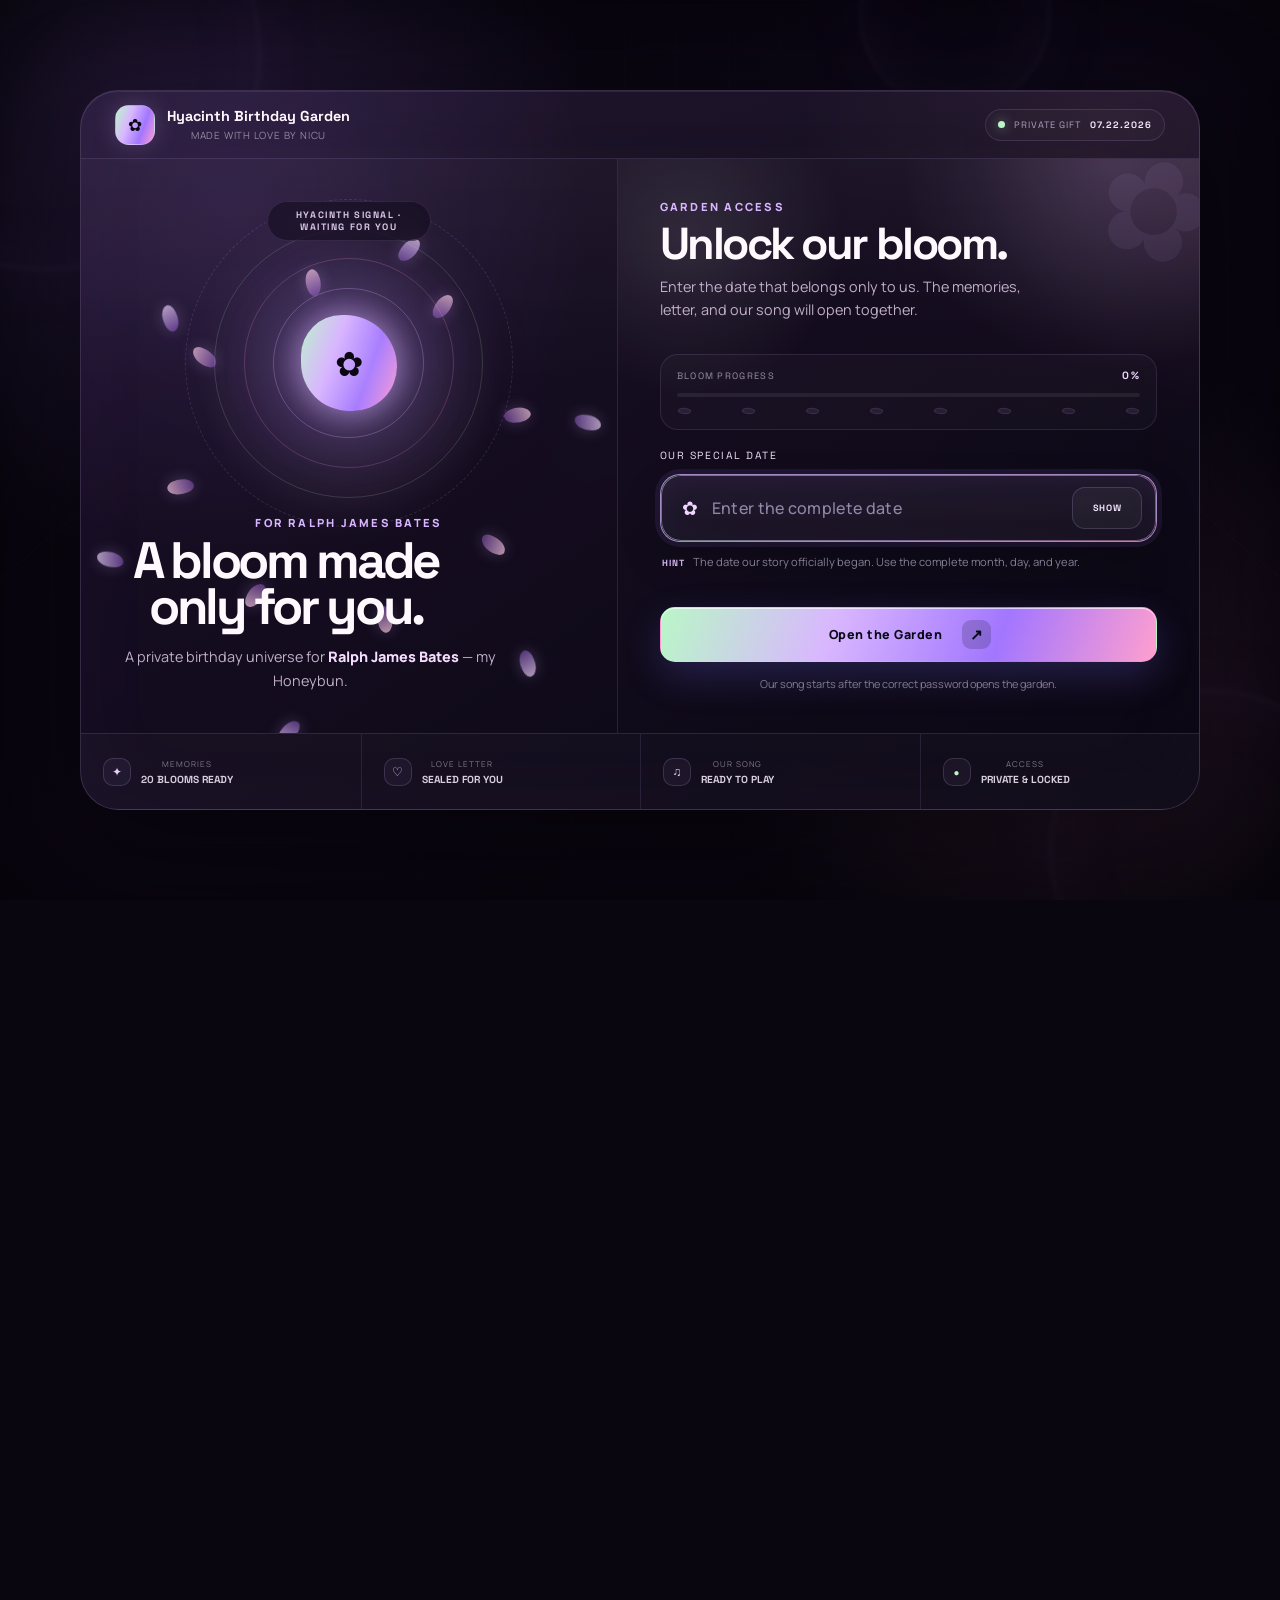
==== index.html @ e8dd382e "Add files via upload" ====
<!doctype html>
<html lang="en">
<head>
  <meta charset="utf-8">
  <meta name="viewport" content="width=device-width, initial-scale=1, viewport-fit=cover">
  <meta name="theme-color" content="#100a18">
  <meta name="hyacinth-build" content="2026.07.20-v8.1-display-perfect">
  <meta name="color-scheme" content="dark">
  <meta name="apple-mobile-web-app-capable" content="yes">
  <meta name="apple-mobile-web-app-status-bar-style" content="black-translucent">
  <meta name="description" content="A private futuristic hyacinth birthday garden created for Ralph James Bates, lovingly called Honeybun, on July 22, 2026.">
  <meta name="robots" content="noindex, nofollow, noarchive">
  <meta name="referrer" content="no-referrer">
  <title>Hyacinth Birthday Garden // Ralph James Bates</title>
  <link rel="preconnect" href="https://fonts.googleapis.com">
  <link rel="preconnect" href="https://fonts.gstatic.com" crossorigin>
  <link href="https://fonts.googleapis.com/css2?family=Manrope:wght@400;500;600;700;800&family=Space+Grotesk:wght@500;600;700&display=swap" rel="stylesheet">
  <link rel="preload" href="memory-16.jpg" as="image">
  <link rel="preload" href="hyacinth-glow.svg" as="image" type="image/svg+xml">
  <link rel="icon" href="hyacinth-favicon.svg" type="image/svg+xml">
  <link rel="stylesheet" href="garden-github-safe.css?v=1">
</head>
<body class="locked">
  <a class="skip-link" href="#home">Skip to the birthday garden</a>
  <canvas id="spaceCanvas" aria-hidden="true"></canvas>
  <canvas id="celebrationCanvas" aria-hidden="true"></canvas>
  <div class="cursor-glow" id="cursorGlow" aria-hidden="true"></div>
  <div class="scanlines" aria-hidden="true"></div>
  <div class="botanical-aura" aria-hidden="true"></div>
  <img class="fixed-hyacinth fixed-hyacinth-left" src="hyacinth-line.svg" alt="">
  <img class="fixed-hyacinth fixed-hyacinth-right" src="hyacinth-line.svg" alt="">
  <div class="scroll-progress" id="scrollProgress" aria-hidden="true"></div>

  <div class="boot-screen access-screen" id="accessScreen" role="dialog" aria-modal="true" aria-labelledby="accessTitle" aria-describedby="accessDescription">
    <div class="access-ambient" aria-hidden="true">
      <span class="ambient-orb orb-a"></span>
      <span class="ambient-orb orb-b"></span>
      <span class="ambient-orb orb-c"></span>
      <span class="ambient-grid"></span>
    </div>

    <div class="access-layout" id="accessLayout">
      <header class="access-header">
        <div class="access-brand">
          <span class="access-brand-mark" aria-hidden="true">✿</span>
          <span class="access-brand-copy">
            <strong>Hyacinth Birthday Garden</strong>
            <small>Made with love by Nicu</small>
          </span>
        </div>
        <div class="access-header-badge"><i></i><span>PRIVATE GIFT</span><b>07.22.2026</b></div>
      </header>

      <div class="access-main">
        <section class="access-visual" aria-hidden="true">
          <div class="flower-console" id="flowerConsole">
            <div class="flower-rings">
              <span></span><span></span><span></span><span></span>
            </div>
            <div class="hyacinth-core" id="hyacinthCore">
              <span class="core-glow"></span>
              <span class="core-flower">✿</span>
            </div>
            <div class="petal-orbit orbit-one">
              <i></i><i></i><i></i><i></i><i></i><i></i>
            </div>
            <div class="petal-orbit orbit-two">
              <i></i><i></i><i></i><i></i><i></i><i></i><i></i><i></i>
            </div>
            <p class="flower-status" id="flowerStatus">HYACINTH SIGNAL · WAITING FOR YOU</p>
          </div>

          <div class="visual-copy">
            <p class="micro-label">FOR RALPH JAMES BATES</p>
            <h1 id="accessTitle">A bloom made only for you.</h1>
            <p id="accessDescription">A private birthday universe for <span id="accessRecipientName">Ralph James Bates</span> — my Honeybun.</p>
          </div>
        </section>

        <section class="access-card access-panel">
          <div class="panel-flower-mark" aria-hidden="true">✿</div>
          <div class="access-panel-head">
            <p class="micro-label">GARDEN ACCESS</p>
            <h2>Unlock our bloom.</h2>
            <p class="access-panel-copy">Enter the date that belongs only to us. The memories, letter, and our song will open together.</p>
          </div>

          <div class="access-progress" aria-label="Password bloom progress">
            <div class="access-progress-head"><span>BLOOM PROGRESS</span><strong id="bloomPercent">0%</strong></div>
            <div class="progress-track"><span id="passwordBloomProgress"></span></div>
            <div class="progress-petals" id="progressPetals" aria-hidden="true">
              <i></i><i></i><i></i><i></i><i></i><i></i><i></i><i></i>
            </div>
          </div>

          <form class="access-form" id="accessForm" novalidate>
            <label for="passwordInput">Our special date</label>
            <div class="password-wrap">
              <span class="password-icon" aria-hidden="true">✿</span>
              <input id="passwordInput" name="garden-password" type="password" autocomplete="off" autocapitalize="words" spellcheck="false" placeholder="Enter the complete date" aria-describedby="passwordHint accessError" required>
              <button class="password-toggle" id="passwordToggle" type="button" aria-label="Show password" aria-pressed="false">SHOW</button>
            </div>
            <p class="access-hint" id="passwordHint"><span>HINT</span> The date our story officially began. Use the complete month, day, and year.</p>
            <p class="access-error" id="accessError" role="alert" aria-live="polite"></p>
            <button class="button primary access-button magnetic" id="unlockGardenButton" type="submit">
              <span>Open the Garden</span><strong>↗</strong>
            </button>
          </form>

          <p class="boot-note">Our song starts after the correct password opens the garden.</p>
        </section>
      </div>

      <div class="access-dashboard" aria-label="Garden status">
        <div><span class="dashboard-icon">✦</span><p><small>MEMORIES</small><strong>20 BLOOMS READY</strong></p></div>
        <div><span class="dashboard-icon">♡</span><p><small>LOVE LETTER</small><strong>SEALED FOR YOU</strong></p></div>
        <div><span class="dashboard-icon">♫</span><p><small>OUR SONG</small><strong>READY TO PLAY</strong></p></div>
        <div><span class="dashboard-icon secure">●</span><p><small>ACCESS</small><strong>PRIVATE &amp; LOCKED</strong></p></div>
      </div>
    </div>

    <div class="access-petal-layer" id="accessPetalLayer" aria-hidden="true"></div>
  </div>

  <noscript>
    <div class="noscript-message">JavaScript must be enabled to unlock and experience this birthday garden.</div>
  </noscript>

  <header class="site-header" id="siteHeader" inert>
    <a class="wordmark" href="#home" aria-label="Birthday Protocol home">
      <span class="wordmark-mark">HB</span>
      <span><b>Hyacinth</b><small>Birthday Garden</small></span>
    </a>

    <nav class="desktop-nav" aria-label="Main navigation">
      <a href="#home" aria-current="page">Home</a>
      <a href="#memories">Memories</a>
      <a href="#constellation">Stars</a>
      <a href="#signals">Blooms</a>
      <a href="#letter">Letter</a>
      <a href="#poem">Poem</a>
      <a href="#capsule">Capsule</a>
      <a href="#surprise">Surprise</a>
    </nav>

    <div class="header-actions">
      <button class="round-button" id="musicButton" type="button" aria-label="Play background music" title="Play Perfect — Ed Sheeran">
        <span class="equalizer"><i></i><i></i><i></i></span>
      </button>
      <button class="round-button lock-button" id="lockButton" type="button" aria-label="Lock the private garden" title="Lock the private garden">
        <span aria-hidden="true">⌑</span>
      </button>
      <button class="round-button settings-button" id="settingsButton" type="button" aria-label="Open garden settings" title="Garden settings">
        <span aria-hidden="true">✦</span>
      </button>
      <button class="round-button menu-button" id="menuButton" type="button" aria-label="Open navigation" aria-expanded="false">
        <span></span><span></span>
      </button>
    </div>
  </header>

  <div class="mobile-panel" id="mobilePanel" aria-hidden="true" inert>
    <a href="#home">01 — Home</a>
    <a href="#memories">02 — Memories</a>
    <a href="#constellation">03 — Our Constellation</a>
    <a href="#signals">04 — Love in Bloom</a>
    <a href="#letter">05 — Letter</a>
    <a href="#poem">06 — Poem</a>
    <a href="#capsule">07 — Time Capsule</a>
    <a href="#surprise">08 — Surprise</a>
  </div>

  <main inert>
    <section class="hero section" id="home">
      <div class="hero-grid">
        <div class="hero-copy reveal">
          <div class="status-pill"><span></span> GARDEN ONLINE · JULY 22, 2026</div>
          <p class="kicker">A futuristic garden, grown from our memories</p>
          <h1>Happy birthday,<br><em id="heroName">Ralph James Bates.</em></h1>
          <p class="hero-message" id="heroMessage">Bunbun, I grew this little digital garden from our memories, our love, and every moment that made us choose each other.</p>
          <div class="hero-actions">
            <a class="button primary magnetic" href="#memories"><span>Walk Through Our Garden</span><strong>↓</strong></a>
            <button class="button ghost magnetic" id="heartButton" type="button"><span>Send a Hyacinth Bloom</span><strong>♡</strong></button>
          </div>
          <div class="hero-meta">
            <div><small>RECIPIENT</small><strong id="recipientName">Ralph James Bates · Honeybun</strong></div>
            <div><small>CREATED BY</small><strong id="creatorName">Your Bunbun</strong></div>
            <div><small>FAVORITE FLOWER</small><strong>HYACINTH</strong></div>
          </div>
        </div>

        <div class="hero-visual reveal delay-1">
          <img class="hero-hyacinth" src="hyacinth-glow.svg" alt="Purple hyacinth flowers glowing around our memories" decoding="async">
          <div class="visual-radar" aria-hidden="true">
            <span class="radar-ring r1"></span>
            <span class="radar-ring r2"></span>
            <span class="radar-ring r3"></span>
            <span class="radar-sweep"></span>
          </div>
          <div class="portrait-shell tilt-card">
            <div class="portrait-frame">
              <img src="memory-16.jpg" alt="A favorite portrait of the birthday celebrant" loading="eager" decoding="async" fetchpriority="high">
              <div class="portrait-overlay"></div>
              <span class="corner top-left"></span><span class="corner top-right"></span>
              <span class="corner bottom-left"></span><span class="corner bottom-right"></span>
            </div>
            <div class="portrait-data top"><span>HONEYBUN_0722</span><b>BLOOMING</b></div>
            <div class="portrait-data bottom"><span>LOVE IN BLOOM</span><b>∞</b></div>
          </div>
          <div class="floating-photo fp-one"><img src="memory-03.jpg" alt="A memory together" loading="lazy" decoding="async"></div>
          <div class="floating-photo fp-two"><img src="memory-15.jpg" alt="Another memory together" loading="lazy" decoding="async"></div>
          <div class="orbit-label label-one">FAVORITE<br>FLOWER</div>
          <div class="orbit-label label-two">LOVE<br>ROOTED</div>
        </div>
      </div>

      <div class="countdown-console reveal delay-2" aria-labelledby="countdownTitle">
        <div class="console-title">
          <span class="console-dot"></span>
          <div><small>TIME UNTIL FULL BLOOM</small><h2 id="countdownTitle">Birthday bloom sequence</h2></div>
        </div>
        <div class="countdown" id="countdown" aria-live="polite">
          <div><strong id="days">00</strong><span>DAYS</span></div>
          <i>:</i>
          <div><strong id="hours">00</strong><span>HOURS</span></div>
          <i>:</i>
          <div><strong id="minutes">00</strong><span>MINUTES</span></div>
          <i>:</i>
          <div><strong id="seconds">00</strong><span>SECONDS</span></div>
        </div>
        <div class="console-code">BLOOM_DATE // 2026.07.22 // GMT+08</div>
      </div>

      <section class="love-dashboard reveal" aria-labelledby="dashboardTitle">
        <div class="dashboard-intro">
          <p class="kicker">Live garden telemetry</p>
          <h2 id="dashboardTitle">Our story is still<br><em>growing in real time.</em></h2>
          <p>Every number here updates inside the garden—from the days since our story began to the memories and wishes we keep planting.</p>
          <div class="dashboard-actions">
            <button class="button ghost magnetic" id="navigatorButton" type="button"><span>Open Garden Navigator</span><strong>⌘K</strong></button>
            <button class="hold-bloom" id="holdBloomButton" type="button" aria-label="Press and hold to grow a love bloom">
              <span class="hold-bloom-ring"></span><i>♡</i><b>Hold to bloom</b>
            </button>
          </div>
        </div>
        <div class="dashboard-metrics">
          <article><span>01</span><strong id="daysTogether">0</strong><small>DAYS TOGETHER</small></article>
          <article><span>02</span><strong>20</strong><small>MEMORY BLOOMS</small></article>
          <article><span>03</span><strong id="dashboardFavoriteCount">0</strong><small>FAVORITE BLOOMS</small></article>
          <article><span>04</span><strong id="dashboardWishCount">0</strong><small>WISHES PLANTED</small></article>
        </div>
        <nav class="garden-route" aria-label="Quick garden route">
          <a href="#memories"><b>01</b><span>Memory Garden</span><i>→</i></a>
          <a href="#constellation"><b>02</b><span>Our Constellation</span><i>→</i></a>
          <a href="#letter"><b>03</b><span>Private Letter</span><i>→</i></a>
          <a href="#poem"><b>04</b><span>Birthday Poem</span><i>→</i></a>
          <a href="#capsule"><b>05</b><span>Time Capsule</span><i>→</i></a>
          <a href="#surprise"><b>06</b><span>Everlasting Surprise</span><i>→</i></a>
        </nav>
      </section>
    </section>

    <section class="memory-section section" id="memories">
      <img class="section-hyacinth memory-hyacinth" src="hyacinth-line.svg" alt="" aria-hidden="true">
      <div class="section-heading reveal">
        <div>
          <p class="kicker">Memory garden // 20 blooms preserved</p>
          <h2>Memories worth<br><em>keeping in bloom.</em></h2>
        </div>
        <div class="heading-side">
          <p>Every photo is a flower in our garden. Tap a memory to let it bloom full-screen, then use the arrows, keyboard, shuffle, or auto-play to wander through our story.</p>
          <div class="archive-controls">
            <button class="chip-button" id="shuffleButton" type="button">⤨ Shuffle</button>
            <button class="chip-button" id="autoPlayButton" type="button" aria-pressed="false">▶ Auto-play</button>
            <button class="chip-button favorites-button" id="favoritesButton" type="button" aria-label="Open saved favorite memories"><span>♡ Favorites</span><b id="favoriteCount">0</b></button>
          </div>
        </div>
      </div>

      <div class="memory-discovery reveal" aria-label="Memory garden filters">
        <div class="memory-filter-row" id="memoryFilters" role="group" aria-label="Filter memories">
          <button class="memory-filter active" type="button" data-memory-filter="all" aria-pressed="true">All blooms <b>20</b></button>
          <button class="memory-filter" type="button" data-memory-filter="together" aria-pressed="false">Together</button>
          <button class="memory-filter" type="button" data-memory-filter="outdoors" aria-pressed="false">Outdoors</button>
          <button class="memory-filter" type="button" data-memory-filter="playful" aria-pressed="false">Playful</button>
          <button class="memory-filter" type="button" data-memory-filter="newest" aria-pressed="false">Newest</button>
        </div>
        <label class="memory-search" for="memorySearch"><span>⌕</span><input id="memorySearch" type="search" placeholder="Search a memory or feeling" autocomplete="off"><kbd>/</kbd></label>
        <p id="memoryFilterStatus" aria-live="polite">Showing all 20 memory blooms.</p>
      </div>

      <div class="featured-memory reveal">
        <button class="featured-arrow prev" id="featuredPrev" type="button" aria-label="Previous featured photo">←</button>
        <div class="featured-stage tilt-card" id="featuredStage">
          <img id="featuredImage" src="memory-01.jpg" alt="Featured memory" decoding="async">
          <div class="featured-shader"></div>
          <div class="featured-ui">
            <span id="featuredIndex">BLOOM // 01</span>
            <strong id="featuredCaption">One of the moments I keep replaying</strong>
            <small>Tap to view full screen</small>
          </div>
          <button class="memory-favorite-button" id="favoriteCurrentButton" type="button" aria-label="Save this memory as a favorite" aria-pressed="false"><span>♡</span><small>Save bloom</small></button>
          <div class="focus-box" aria-hidden="true"><span></span><span></span><span></span><span></span></div>
        </div>
        <button class="featured-arrow next" id="featuredNext" type="button" aria-label="Next featured photo">→</button>
      </div>

      <div class="memory-strip reveal" id="memoryStrip" aria-label="Memory thumbnails">
        <button class="memory-thumb active" data-index="0"><img src="memory-01.jpg" alt="Memory 1"><span>01</span></button>
        <button class="memory-thumb" data-index="1"><img src="memory-02.jpg" alt="Memory 2" loading="lazy" decoding="async"><span>02</span></button>
        <button class="memory-thumb" data-index="2"><img src="memory-03.jpg" alt="Memory 3" loading="lazy" decoding="async"><span>03</span></button>
        <button class="memory-thumb" data-index="3"><img src="memory-04.jpg" alt="Memory 4" loading="lazy" decoding="async"><span>04</span></button>
        <button class="memory-thumb" data-index="4"><img src="memory-05.jpg" alt="Memory 5" loading="lazy" decoding="async"><span>05</span></button>
        <button class="memory-thumb" data-index="5"><img src="memory-06.jpg" alt="Memory 6" loading="lazy" decoding="async"><span>06</span></button>
        <button class="memory-thumb" data-index="6"><img src="memory-07.jpg" alt="Memory 7" loading="lazy" decoding="async"><span>07</span></button>
        <button class="memory-thumb" data-index="7"><img src="memory-08.jpg" alt="Memory 8" loading="lazy" decoding="async"><span>08</span></button>
        <button class="memory-thumb" data-index="8"><img src="memory-09.jpg" alt="Memory 9" loading="lazy" decoding="async"><span>09</span></button>
        <button class="memory-thumb" data-index="9"><img src="memory-10.jpg" alt="Memory 10" loading="lazy" decoding="async"><span>10</span></button>
        <button class="memory-thumb" data-index="10"><img src="memory-11.jpg" alt="Memory 11" loading="lazy" decoding="async"><span>11</span></button>
        <button class="memory-thumb" data-index="11"><img src="memory-12.jpg" alt="Memory 12" loading="lazy" decoding="async"><span>12</span></button>
        <button class="memory-thumb" data-index="12"><img src="memory-13.jpg" alt="Memory 13" loading="lazy" decoding="async"><span>13</span></button>
        <button class="memory-thumb" data-index="13"><img src="memory-14.jpg" alt="Memory 14" loading="lazy" decoding="async"><span>14</span></button>
        <button class="memory-thumb" data-index="14"><img src="memory-15.jpg" alt="Memory 15" loading="lazy" decoding="async"><span>15</span></button>
        <button class="memory-thumb" data-index="15"><img src="memory-16.jpg" alt="Memory 16" loading="lazy" decoding="async"><span>16</span></button>
        <button class="memory-thumb new-memory-thumb" data-index="16"><img src="memory-17.jpg" alt="Memory 17 — a close embrace at home" loading="lazy" decoding="async"><span>17</span></button>
        <button class="memory-thumb new-memory-thumb" data-index="17"><img src="memory-18.jpg" alt="Memory 18 — a playful butterfly pose" loading="lazy" decoding="async"><span>18</span></button>
        <button class="memory-thumb new-memory-thumb" data-index="18"><img src="memory-19.jpg" alt="Memory 19 — matching poses together" loading="lazy" decoding="async"><span>19</span></button>
        <button class="memory-thumb new-memory-thumb" data-index="19"><img src="memory-20.jpg" alt="Memory 20 — a handmade bouquet and a warm smile" loading="lazy" decoding="async"><span>20</span></button>
      </div>

      <div class="memory-grid" id="memoryGrid">
        <button class="grid-memory large reveal" data-index="2"><img src="memory-03.jpg" alt="A playful selfie together" loading="lazy" decoding="async"><span><b>03</b><small>US, BEING US</small></span></button>
        <button class="grid-memory tall reveal delay-1" data-index="12"><img src="memory-13.jpg" alt="An evening photo together" loading="lazy" decoding="async"><span><b>13</b><small>BLUE HOUR</small></span></button>
        <button class="grid-memory reveal delay-2" data-index="9"><img src="memory-10.jpg" alt="An outdoor selfie" loading="lazy" decoding="async"><span><b>10</b><small>ON THE WAY</small></span></button>
        <button class="grid-memory reveal" data-index="13"><img src="memory-14.jpg" alt="A photo through a phone screen" loading="lazy" decoding="async"><span><b>14</b><small>DOUBLE EXPOSURE</small></span></button>
        <button class="grid-memory wide reveal delay-1" data-index="15"><img src="memory-16.jpg" alt="A favorite close selfie" loading="lazy" decoding="async"><span><b>16</b><small>THE TWO OF US</small></span></button>
        <button class="grid-memory reveal delay-2" data-index="11"><img src="memory-12.jpg" alt="A portrait together" loading="lazy" decoding="async"><span><b>12</b><small>RIGHT HERE</small></span></button>
      </div>

      <section class="new-blooms reveal" aria-labelledby="newBloomsTitle">
        <div class="new-blooms-aura" aria-hidden="true"></div>
        <div class="new-blooms-heading">
          <div>
            <p class="kicker">Newly planted // four highlighted memories</p>
            <h3 id="newBloomsTitle">The newest blooms<br><em>in our garden.</em></h3>
          </div>
          <div class="new-blooms-copy">
            <p>Four more moments that deserve their own little spotlight—soft, playful, and unmistakably ours.</p>
            <button class="chip-button new-blooms-open" id="newBloomsButton" type="button"><span>Open this chapter</span><strong>↗</strong></button>
          </div>
        </div>

        <div class="new-blooms-grid">
          <button class="new-bloom-card new-bloom-feature tilt-card" type="button" data-index="19" aria-label="Open highlighted memory 20 in full screen">
            <img src="memory-20.jpg" alt="Ralph and Nicu smiling together with a handmade red flower bouquet" loading="lazy" decoding="async">
            <span class="new-bloom-badge">FEATURED BLOOM</span>
            <span class="new-bloom-content"><b>20</b><strong>Love, handmade</strong><small>A bouquet, a smile, and a moment worth preserving.</small></span>
            <i aria-hidden="true">✿</i>
          </button>

          <button class="new-bloom-card tilt-card" type="button" data-index="16" aria-label="Open highlighted memory 17 in full screen">
            <img src="memory-17.jpg" alt="Ralph and Nicu sitting close with an arm around each other" loading="lazy" decoding="async">
            <span class="new-bloom-badge">NEW BLOOM</span>
            <span class="new-bloom-content"><b>17</b><strong>Close feels like home</strong><small>The kind of comfort I never want to outgrow.</small></span>
            <i aria-hidden="true">✿</i>
          </button>

          <button class="new-bloom-card tilt-card" type="button" data-index="17" aria-label="Open highlighted memory 18 in full screen">
            <img src="memory-18.jpg" alt="Ralph and Nicu posing playfully with butterfly-shaped hands" loading="lazy" decoding="async">
            <span class="new-bloom-badge">NEW BLOOM</span>
            <span class="new-bloom-content"><b>18</b><strong>Our playful language</strong><small>We can turn an ordinary room into our own little world.</small></span>
            <i aria-hidden="true">✿</i>
          </button>

          <button class="new-bloom-card new-bloom-wide tilt-card" type="button" data-index="18" aria-label="Open highlighted memory 19 in full screen">
            <img src="memory-19.jpg" alt="Ralph and Nicu making matching hand poses at a café" loading="lazy" decoding="async">
            <span class="new-bloom-badge">NEW BLOOM</span>
            <span class="new-bloom-content"><b>19</b><strong>Matching energy</strong><small>Two poses, one mood, and another memory that looks exactly like us.</small></span>
            <i aria-hidden="true">✿</i>
          </button>
        </div>
      </section>
    </section>

    <section class="constellation-section section" id="constellation" aria-labelledby="constellationTitle">
      <img class="section-hyacinth constellation-hyacinth" src="hyacinth-line.svg" alt="" aria-hidden="true">
      <div class="section-heading reveal">
        <div>
          <p class="kicker">Our constellation // twenty stars</p>
          <h2 id="constellationTitle">Every memory became<br><em>a light in our sky.</em></h2>
        </div>
        <div class="heading-side">
          <p>Move through our constellation and choose a star. Each point opens one memory, one feeling, and one small piece of us.</p>
          <div class="archive-controls">
            <button class="chip-button" id="constellationShuffle" type="button">✦ Find a star</button>
            <button class="chip-button" id="constellationOpen" type="button">↗ Open memory</button>
          </div>
        </div>
      </div>

      <div class="constellation-console reveal delay-1">
        <div class="constellation-map-wrap">
          <svg class="constellation-map" id="constellationMap" viewBox="0 0 800 620" role="img" aria-label="Interactive constellation of twenty memories"></svg>
          <div class="constellation-center" aria-hidden="true"><span>✿</span><b>US</b><small>ROOTED</small></div>
          <div class="constellation-legend"><span><i></i>MEMORY STAR</span><span><i></i>SELECTED</span><span><i></i>FAVORITE</span></div>
        </div>
        <article class="constellation-detail" id="constellationDetail">
          <div class="constellation-photo"><img id="constellationImage" src="memory-01.jpg" alt="Selected constellation memory" loading="lazy" decoding="async"><span id="constellationIndex">STAR // 01</span></div>
          <div class="constellation-copy">
            <p class="micro-label">SELECTED MEMORY</p>
            <h3 id="constellationCaption">One of the moments I keep replaying</h3>
            <p id="constellationMessage">Some memories do not need a grand occasion. They become important simply because you were there.</p>
            <div class="constellation-nav">
              <button type="button" id="constellationPrev" aria-label="Previous constellation memory">←</button>
              <div><span id="constellationProgress">01 / 20</span><i><b id="constellationProgressBar"></b></i></div>
              <button type="button" id="constellationNext" aria-label="Next constellation memory">→</button>
            </div>
          </div>
        </article>
      </div>
    </section>

    <section class="signals-section section" id="signals">
      <div class="signals-orbit" aria-hidden="true"></div>
      <div class="section-heading compact reveal">
        <div>
          <p class="kicker">Love in bloom // six reasons</p>
          <h2>Reasons my heart<br><em>keeps choosing you.</em></h2>
        </div>
        <p>Tap each petal to make the message inside bloom.</p>
      </div>

      <div class="signal-grid">
        <button class="signal-card reveal" type="button">
          <span class="signal-id">PETAL_01</span><span class="signal-icon">☼</span>
          <h3>Your warmth</h3><p>You make people feel safe, seen, and cared for. Being near you feels like coming home.</p>
          <span class="decrypt">TAP TO BLOOM</span>
        </button>
        <button class="signal-card reveal delay-1" type="button">
          <span class="signal-id">PETAL_02</span><span class="signal-icon">⌁</span>
          <h3>Your laugh</h3><p>It is one of my favorite sounds—and the fastest shortcut to making even an ordinary day better.</p>
          <span class="decrypt">TAP TO BLOOM</span>
        </button>
        <button class="signal-card reveal delay-2" type="button">
          <span class="signal-id">PETAL_03</span><span class="signal-icon">✦</span>
          <h3>Your strength</h3><p>You keep moving forward even when life gets heavy. I notice it. I admire it. I am proud of you.</p>
          <span class="decrypt">TAP TO BLOOM</span>
        </button>
        <button class="signal-card reveal" type="button">
          <span class="signal-id">PETAL_04</span><span class="signal-icon">♡</span>
          <h3>Your heart</h3><p>You care with sincerity and love with your whole heart. That kind of gentleness is rare.</p>
          <span class="decrypt">TAP TO BLOOM</span>
        </button>
        <button class="signal-card reveal delay-1" type="button">
          <span class="signal-id">PETAL_05</span><span class="signal-icon">∞</span>
          <h3>Our weird little moments</h3><p>The silly faces, random walks, sleepy selfies, and private jokes are some of my favorite memories.</p>
          <span class="decrypt">TAP TO BLOOM</span>
        </button>
        <button class="signal-card reveal delay-2" type="button">
          <span class="signal-id">PETAL_06</span><span class="signal-icon">◎</span>
          <h3>The way you are you</h3><p>No one else could replace your exact mix of softness, chaos, courage, and charm. You are singular.</p>
          <span class="decrypt">TAP TO BLOOM</span>
        </button>
      </div>
    </section>

    <section class="story-section section">
      <div class="section-heading reveal">
        <div><p class="kicker">Our seasons together</p><h2>Our love story,<br><em>one season at a time.</em></h2></div>
        <p class="heading-side-copy">Like hyacinths, love can grow quietly and still fill a whole space with beauty—in walks, conversations, laughter, forgiveness, and the choice to keep showing up.</p>
      </div>
      <div class="story-track">
        <article class="story-node reveal">
          <span class="node-orb">01</span><small>FIRST SPROUT</small><h3>When our online conversation became something real</h3><p>The moment we talked online, something in me already knew: “Ito na iyong hinihintay ko.” Somehow, the universe listened—and brought you to me.</p>
        </article>
        <article class="story-node reveal delay-1">
          <span class="node-orb">02</span><small>TAKING ROOT</small><h3>When choosing each other became our strength</h3><p>We had fights and difficult seasons, but even when we nearly lost each other, we stayed, listened, forgave, and chose our love again.</p>
        </article>
        <article class="story-node reveal delay-2">
          <span class="node-orb">03</span><small>IN FULL BLOOM</small><h3>Still growing toward a lifetime with you</h3><p>This is only our beginning. I still dream of more places, more memories, more growth, and growing grey and old beside you.</p>
        </article>
      </div>
    </section>

    <section class="letter-section section" id="letter">
      <img class="section-hyacinth letter-hyacinth" src="hyacinth-glow.svg" alt="" aria-hidden="true">
      <div class="letter-console reveal">
        <div class="terminal-bar"><span></span><span></span><span></span><b>LOVE_LETTER.bloom</b><small>ROOTED CONNECTION</small></div>
        <div class="terminal-body">
          <div class="terminal-aside">
            <div class="letter-photo"><img src="memory-12.jpg" alt="A close memory together" loading="lazy" decoding="async"><span class="scan-beam"></span></div>
            <div class="terminal-stats"><span>WORDS STORED <b>∞</b></span><span>FEELING <b>REAL</b></span><span>DESTINATION <b>YOU</b></span></div>
          </div>
          <div class="terminal-copy">
            <p class="terminal-prompt">nicu@heart:~$ bloom honeybun-letter.txt</p>
            <h2>A message for <em id="letterName">you</em>.</h2>
            <div class="encrypted-letter" id="encryptedLetter" aria-live="polite">
              <p>✿✿✿ ✿✿✿✿✿ ✿✿✿✿ ✿✿✿✿✿✿✿ ✿✿✿✿✿.</p>
              <p>✿✿✿✿✿✿ ✿✿✿✿ ✿✿✿✿✿ ✿✿✿ ✿✿✿✿✿✿.</p>
              <p>✿✿✿ ✿✿✿✿✿✿ ✿✿✿✿ ✿✿✿✿✿✿✿.</p>
            </div>
            <div class="decoded-letter" id="decodedLetter" hidden>
              <p>Hello, bunbun!</p>
              <p>It's your birthday, and I want you to be happy always. I made this website for you; it's full of our memories and achievements that we have done together. I am very glad that I have a boyfriend like you. I am loud and proud always because this is the moment that I can truly say, <strong class="love-highlight">“I AM IN LOVED.”</strong></p>
              <p>The moment I met and talked to you online, I knew for myself, <strong class="love-highlight">“Ito na iyong hinihintay ko,”</strong> and the universe was truly listening to me—<strong class="love-highlight">“Napa saakin ka na.”</strong></p>
              <p>We had a lot of fights and wars, but together, we chose each other. I remember when we had a fight and we nearly lost each other. In my mind, there were a lot of questions, but this is where you amazed me the most. I am not a perfect boyfriend nor a very good boy, haha, but you still chose to stay because, as you said, <strong class="love-highlight">“I still love you,”</strong> and I truly marked and noted this in my tiny little heart.</p>
              <p class="love-quote">Mahirap pala ako mahalin, pero ginawa mong basic.</p>
              <p>Bunbun, I hope we are still together in the future because I have a lot of plans for both of us, and this is just our beginning. I hope and pray always to God that the guy I am with today is the guy I will be with until we are grey and old.</p>
              <p>May God always bless you and your family. May God always be with you, and may God always be with us.</p>
              <p>It's your birthday, and I hope this simple gift has a place in your heart. Hayaan mo, bunbun, pag yumaman ako, syempre kasama ka doon.</p>
              <p>I love you always, to the moon and back.</p>
              <p class="love-quote final-love">I love you.</p>
              <p class="signature">Your makulit na boyfriend,<br><strong id="signatureName">Nicu</strong></p>
            </div>
            <div class="letter-actions">
              <button class="button primary magnetic" id="decryptButton" type="button"><span>Let My Letter Bloom</span><strong>⌁</strong></button>
              <button class="button ghost" id="letterReadButton" type="button" disabled><span>Read It to Me</span><strong>◉</strong></button>
              <button class="button ghost" id="letterCopyButton" type="button" disabled><span>Copy Letter</span><strong>⧉</strong></button>
            </div>
          </div>
        </div>
      </div>
    </section>


    <section class="poem-section section" id="poem" aria-labelledby="poemSectionTitle">
      <img class="section-hyacinth poem-hyacinth-left" src="hyacinth-line.svg" alt="" aria-hidden="true">
      <img class="section-hyacinth poem-hyacinth-right" src="hyacinth-line.svg" alt="" aria-hidden="true">

      <div class="poem-heading reveal">
        <div>
          <p class="kicker">The heart of the garden</p>
          <h2 id="poemSectionTitle">A poem preserved<br><em>in full bloom.</em></h2>
        </div>
        <p>This little verse has its own place in the garden. Open it slowly and let every stanza bloom for the birthday boy.</p>
      </div>

      <div class="poem-sanctuary reveal delay-1" id="poemSanctuary">
        <div class="poem-aurora" aria-hidden="true"></div>
        <div class="poem-orbit poem-orbit-one" aria-hidden="true"></div>
        <div class="poem-orbit poem-orbit-two" aria-hidden="true"></div>

        <div class="poem-flower-column" aria-hidden="true">
          <img src="hyacinth-glow.svg" alt="">
          <span class="poem-flower-signal">LOVE // IN BLOOM</span>
        </div>

        <article class="poem-manuscript" id="poemManuscript">
          <div class="poem-manuscript-top">
            <span>HYACINTH VERSE // 0722</span>
            <i></i>
            <b>PRIVATE</b>
          </div>

          <div class="poem-title-wrap">
            <span class="poem-seal" aria-hidden="true">✿</span>
            <div>
              <p>Written with love</p>
              <h3>For My Birthday Boy, Jess</h3>
            </div>
          </div>

          <div class="poem-content" id="poemContent" aria-live="polite">
            <p class="poem-stanza">
              <span>Happy birthday, my charming Jess,</span>
              <span>The sweetest boy, I must confess.</span>
              <span>So full of energy, bright and fun,</span>
              <span>You bring me joy like morning sun.</span>
            </p>

            <p class="poem-stanza">
              <span>You’re lovable in every way,</span>
              <span>You make me smile throughout the day.</span>
              <span>So caring, gentle, warm, and sweet—</span>
              <span>You make my happy heart complete.</span>
            </p>

            <p class="poem-stanza">
              <span>And yes, you’re very intelligent too,</span>
              <span>Sometimes I can’t keep up with you!</span>
              <span>But even with that brilliant mind,</span>
              <span>You’re still the sweetest boy I’ll find.</span>
            </p>

            <p class="poem-stanza">
              <span>So make a wish and blow the light,</span>
              <span>Today is yours—enjoy it right!</span>
              <span>My energetic, charming boy,</span>
              <span>You are my love, my pride, my joy.</span>
            </p>

            <p class="poem-stanza">
              <span>Happy birthday, Jess, my dear,</span>
              <span>I’m grateful that you’re always near.</span>
              <span>No matter where our journey goes,</span>
              <span>I’ll love you more than anyone knows.</span>
            </p>
          </div>

          <div class="poem-controls">
            <button class="button primary magnetic poem-open-button" id="poemOpenButton" type="button">
              <span>Let the Poem Bloom</span><strong>✿</strong>
            </button>
            <button class="button ghost poem-replay-button" id="poemReplayButton" type="button" hidden>
              <span>Read It Again</span><strong>↺</strong>
            </button>
            <button class="button ghost" id="poemListenButton" type="button">
              <span>Listen to the Poem</span><strong>◉</strong>
            </button>
          </div>

          <div class="poem-progress" aria-hidden="true">
            <span id="poemProgressBar"></span>
          </div>
          <p class="poem-note" id="poemNote">Five stanzas are waiting beneath the petals.</p>
        </article>
      </div>
    </section>

    <section class="capsule-section section" id="capsule" aria-labelledby="capsuleTitle">
      <img class="section-hyacinth capsule-hyacinth" src="hyacinth-glow.svg" alt="" aria-hidden="true">
      <div class="section-heading reveal">
        <div>
          <p class="kicker">Private time capsule // saved on this device</p>
          <h2 id="capsuleTitle">Plant a message for<br><em>our future selves.</em></h2>
        </div>
        <p class="heading-side-copy">This is Ralph’s quiet corner of the garden. Anything written here stays only in this browser and can be opened again on a future visit.</p>
      </div>

      <div class="capsule-grid reveal delay-1">
        <form class="capsule-writer" id="capsuleForm">
          <div class="capsule-writer-head"><span>✿</span><div><small>NEW CAPSULE BLOOM</small><strong>A note from today</strong></div><b id="capsuleCharacterCount">0 / 280</b></div>
          <label for="capsuleMessage">Write something you want us to remember</label>
          <textarea id="capsuleMessage" maxlength="280" rows="6" placeholder="Example: Today I felt loved when…"></textarea>
          <div class="capsule-fields">
            <label>Open mood<select id="capsuleMood"><option value="grateful">Grateful</option><option value="hopeful">Hopeful</option><option value="playful">Playful</option><option value="forever">Forever</option></select></label>
            <label>Signature<input id="capsuleSignature" type="text" maxlength="30" value="Ralph" placeholder="Your name"></label>
          </div>
          <button class="button primary magnetic" type="submit"><span>Plant This Time Capsule</span><strong>✿</strong></button>
          <p class="capsule-privacy">Private by design: messages are stored only on this device using local storage.</p>
        </form>

        <div class="capsule-vault">
          <div class="capsule-vault-head"><div><p class="micro-label">CAPSULE VAULT</p><h3>Your planted messages</h3></div><span><b id="capsuleCount">0</b> BLOOMS</span></div>
          <div class="capsule-empty" id="capsuleEmpty"><span>✿</span><strong>No capsule blooms yet.</strong><p>Plant the first note and it will appear here.</p></div>
          <div class="capsule-list" id="capsuleList" aria-live="polite"></div>
        </div>
      </div>
    </section>

    <section class="surprise-section section" id="surprise">
      <img class="section-hyacinth surprise-hyacinth" src="hyacinth-line.svg" alt="" aria-hidden="true">
      <div class="surprise-card everlasting-surprise reveal">
        <div class="surprise-halo" aria-hidden="true"><span></span><span></span><span></span></div>
        <p class="kicker">Everlasting surprise // always available</p>
        <h2>A final flower you can open<br><em>whenever your heart is ready.</em></h2>
        <p id="surprisePreviewMessage">No date, no countdown, and no waiting—this part of the garden belongs to you anytime you need a reminder of how deeply you are loved.</p>

        <div class="surprise-availability" aria-label="Surprise availability">
          <span class="availability-dot" aria-hidden="true"></span>
          <strong>READY NOW</strong>
          <i></i>
          <small>OPEN AS MANY TIMES AS YOU LIKE</small>
        </div>

        <div class="surprise-preview-grid" aria-label="Choose what the surprise opens with">
          <button class="surprise-preview active" type="button" data-surprise-preview="wish" data-message="Begin with a birthday wish made especially for you—soft, hopeful, and full of blessings.">
            <span class="surprise-preview-icon">✦</span>
            <strong>A Wish for You</strong>
            <small>A blessing for your new year</small>
          </button>
          <button class="surprise-preview" type="button" data-surprise-preview="promise" data-message="Begin with three promises from me: to keep choosing us, celebrate you, and build a future beside you.">
            <span class="surprise-preview-icon">∞</span>
            <strong>My Promises</strong>
            <small>Words I want to live by</small>
          </button>
          <button class="surprise-preview" type="button" data-surprise-preview="forever" data-message="Begin with the future I keep praying for—the two of us growing, laughing, and growing grey together.">
            <span class="surprise-preview-icon">✿</span>
            <strong>Our Forever</strong>
            <small>A little glimpse of tomorrow</small>
          </button>
        </div>

        <button class="button primary magnetic surprise-open-button" id="unlockButton" type="button" data-start-tab="wish">
          <span>Open Your Everlasting Surprise</span><strong>✿</strong>
        </button>
        <p class="surprise-reopen-note">This bloom never locks again. Come back whenever you need it.</p>
      </div>
    </section>
  </main>

  <footer inert>
    <div class="footer-orb">✿</div>
    <p>Grown with love, memories, hyacinths, and just enough code.</p>
    <span>FOR <b id="footerRecipient">MY LOVE</b> // 07.22.2026</span>
  </footer>

  <dialog class="lightbox" id="lightbox">
    <button class="lightbox-close" id="lightboxClose" type="button" aria-label="Close photo viewer">×</button>
    <button class="lightbox-nav prev" id="lightboxPrev" type="button" aria-label="Previous photo">←</button>
    <figure>
      <img id="lightboxImage" src="memory-01.jpg" alt="Expanded memory">
      <figcaption><span id="lightboxNumber">BLOOM // 01</span><strong id="lightboxCaption">One of the moments I keep replaying</strong></figcaption>
    </figure>
    <button class="lightbox-favorite" id="lightboxFavoriteButton" type="button" aria-label="Save this memory as a favorite" aria-pressed="false"><span>♡</span><small>Save bloom</small></button>
    <button class="lightbox-nav next" id="lightboxNext" type="button" aria-label="Next photo">→</button>
  </dialog>

  <dialog class="birthday-modal surprise-modal" id="birthdayModal">
    <button class="modal-close" data-close-birthday type="button" aria-label="Close birthday surprise">×</button>
    <div class="birthday-symbol">✿</div>
    <p class="kicker">YOUR EVERLASTING BLOOM</p>
    <h2>Happy Birthday,<br><em id="surpriseName">Ralph James Bates.</em></h2>
    <p class="surprise-modal-intro">Bunbun, this surprise is not tied to a date. It is here whenever you need warmth, courage, or a reminder that my heart keeps choosing you.</p>

    <div class="surprise-tabs" role="tablist" aria-label="Birthday surprise chapters">
      <button class="surprise-tab active" type="button" role="tab" aria-selected="true" data-surprise-tab="wish">Birthday Wish</button>
      <button class="surprise-tab" type="button" role="tab" aria-selected="false" data-surprise-tab="promise">My Promises</button>
      <button class="surprise-tab" type="button" role="tab" aria-selected="false" data-surprise-tab="forever">Our Forever</button>
    </div>

    <div class="surprise-pages">
      <article class="surprise-page active" data-surprise-page="wish">
        <span class="surprise-page-number">01 // A WISH FOR YOU</span>
        <h3>May this new year of your life bloom gently.</h3>
        <p>May God bless you, guide your decisions, protect your family, and fill your days with the kind of peace that stays. May every dream meant for you find its way home.</p>
        <p>And through every season, may you always remember that you are loved—not only today, but in all the ordinary days that follow.</p>
      </article>

      <article class="surprise-page" data-surprise-page="promise" hidden>
        <span class="surprise-page-number">02 // MY PROMISES</span>
        <h3>Three promises I want to keep choosing.</h3>
        <div class="promise-grid">
          <div><b>01</b><p>I will keep choosing us, even when love asks us to be patient and brave.</p></div>
          <div><b>02</b><p>I will celebrate your wins and stand beside you when life feels heavy.</p></div>
          <div><b>03</b><p>I will keep building a future where we can laugh, grow, and become grey and old together.</p></div>
        </div>
      </article>

      <article class="surprise-page" data-surprise-page="forever" hidden>
        <span class="surprise-page-number">03 // OUR FOREVER</span>
        <h3>This is only the beginning of our garden.</h3>
        <blockquote>“The guy I am with today is the guy I pray to be with until we are grey and old.”</blockquote>
        <p>I picture more memories, more achievements, more playful arguments, more forgiveness, and more reasons to say, “We still chose each other.”</p>
        <p>Whatever the future brings, I hope we continue meeting it hand in hand—still makulit, still learning, and still in love.</p>
      </article>
    </div>

    <section class="wish-planter" aria-labelledby="wishPlanterTitle">
      <div><p class="micro-label">PLANT A PERSONAL WISH</p><h3 id="wishPlanterTitle">Leave a wish in the garden.</h3></div>
      <div class="wish-planter-row">
        <input id="personalWishInput" type="text" maxlength="100" placeholder="Write one birthday wish…" aria-label="Personal birthday wish">
        <button class="button primary" id="wishButton" type="button"><span>Plant Wish</span><strong>✧</strong></button>
      </div>
      <div class="planted-wishes" id="plantedWishes" aria-live="polite"></div>
    </section>
    <div class="surprise-modal-actions">
      <button class="button ghost" data-close-birthday type="button"><span>Return to the Garden</span><strong>↓</strong></button>
    </div>
  </dialog>


  <dialog class="settings-dialog" id="settingsDialog" aria-labelledby="settingsTitle">
    <button class="modal-close" id="settingsClose" type="button" aria-label="Close garden settings">×</button>
    <p class="kicker">PERSONALIZE THE ATMOSPHERE</p>
    <h2 id="settingsTitle">Garden settings</h2>
    <p>Change the visual mood without changing any of your memories or messages.</p>
    <div class="settings-group">
      <span>COLOR BLOOM</span>
      <div class="theme-options" role="group" aria-label="Choose a color theme">
        <button type="button" data-theme="amethyst" class="active" aria-pressed="true"><i></i><b>Amethyst</b><small>Original hyacinth</small></button>
        <button type="button" data-theme="moonlight" aria-pressed="false"><i></i><b>Moonlight</b><small>Blue violet</small></button>
        <button type="button" data-theme="rose" aria-pressed="false"><i></i><b>Rose Bloom</b><small>Pink lilac</small></button>
      </div>
    </div>
    <div class="settings-toggle-row">
      <label><span><b>Ambient petals</b><small>Floating petals across the garden</small></span><input id="particlesToggle" type="checkbox" checked><i></i></label>
      <label><span><b>Motion effects</b><small>Tilts, orbits, and reveal animations</small></span><input id="motionToggle" type="checkbox" checked><i></i></label>
      <label><span><b>Soft glow</b><small>Cursor and botanical lighting</small></span><input id="glowToggle" type="checkbox" checked><i></i></label>
    </div>
    <button class="button ghost settings-reset" id="settingsReset" type="button"><span>Restore Original Garden</span><strong>↺</strong></button>
  </dialog>

  <dialog class="navigator-dialog" id="navigatorDialog" aria-labelledby="navigatorTitle">
    <div class="navigator-head">
      <span>✿</span>
      <div><p class="micro-label">GARDEN NAVIGATOR</p><h2 id="navigatorTitle">Where should we go?</h2></div>
      <button class="modal-close" id="navigatorClose" type="button" aria-label="Close garden navigator">×</button>
    </div>
    <label class="navigator-search" for="navigatorSearch"><span>⌕</span><input id="navigatorSearch" type="search" placeholder="Search memories, letter, poem, capsule…" autocomplete="off"><kbd>ESC</kbd></label>
    <div class="navigator-results" id="navigatorResults">
      <button type="button" data-jump="home"><b>01</b><span><strong>Home</strong><small>Birthday hero and live dashboard</small></span><i>↗</i></button>
      <button type="button" data-jump="memories"><b>02</b><span><strong>Memory Garden</strong><small>Twenty photographs and favorites</small></span><i>↗</i></button>
      <button type="button" data-jump="constellation"><b>03</b><span><strong>Our Constellation</strong><small>Explore memories as stars</small></span><i>↗</i></button>
      <button type="button" data-jump="signals"><b>04</b><span><strong>Love in Bloom</strong><small>Six reasons my heart chooses you</small></span><i>↗</i></button>
      <button type="button" data-jump="letter"><b>05</b><span><strong>Love Letter</strong><small>Decode, listen, and keep the message</small></span><i>↗</i></button>
      <button type="button" data-jump="poem"><b>06</b><span><strong>Birthday Poem</strong><small>Let each stanza bloom</small></span><i>↗</i></button>
      <button type="button" data-jump="capsule"><b>07</b><span><strong>Time Capsule</strong><small>Plant a message for the future</small></span><i>↗</i></button>
      <button type="button" data-jump="surprise"><b>08</b><span><strong>Everlasting Surprise</strong><small>Wishes, promises, and forever</small></span><i>↗</i></button>
    </div>
    <p class="navigator-tip"><kbd>⌘/CTRL</kbd> + <kbd>K</kbd> opens this navigator anywhere in the garden.</p>
  </dialog>

  <aside class="garden-console" id="gardenConsole" aria-label="Garden controls" aria-hidden="true" inert>
    <div class="garden-console-summary">
      <span class="garden-console-flower" aria-hidden="true">✿</span>
      <div>
        <small id="currentSectionLabel">HOME</small>
        <strong>Perfect — Ed Sheeran</strong>
      </div>
    </div>

    <button class="console-play" id="consolePlayButton" type="button" aria-label="Play background music"><span>▶</span></button>

    <div class="console-media">
      <input class="console-seek" id="musicSeek" type="range" min="0" max="100" value="0" step="0.1" aria-label="Song progress">
      <div class="console-time"><time id="musicCurrentTime">0:00</time><span>/</span><time id="musicDuration">0:00</time></div>
    </div>

    <label class="console-volume" for="musicVolume">
      <span aria-hidden="true">VOL</span>
      <input id="musicVolume" type="range" min="0" max="1" value="0.7" step="0.05" aria-label="Music volume">
    </label>

    <button class="console-action" id="consoleFavoritesButton" type="button" aria-label="Open favorite memories"><span>♡</span><b id="consoleFavoriteCount">0</b></button>
    <button class="console-action" id="scrollTopButton" type="button" aria-label="Return to the top">↑</button>
    <button class="console-expand" id="consoleExpandButton" type="button" aria-expanded="false" aria-label="Expand garden controls">⌃</button>
    <span class="connection-status" id="connectionStatus" aria-live="polite">ONLINE</span>
  </aside>

  <audio id="backgroundMusic" loop preload="metadata" playsinline><source src="your-song.mp3" type="audio/mpeg"></audio>
  <div class="toast" id="toast" role="status" aria-live="polite"></div>

  <script src="garden-github-safe.js?v=1"></script>
</body>
</html>
---- garden-github-safe.css ----
:root {
  --bg: #09060f;
  --bg-soft: #130d1c;
  --panel: rgba(27, 18, 39, 0.72);
  --panel-solid: #1b1228;
  --line: rgba(217, 182, 255, 0.18);
  --line-strong: rgba(217, 182, 255, 0.36);
  --text: #fff9fd;
  --muted: #c0afc9;
  --cyan: #d9b6ff;
  --blue: #9d82ff;
  --violet: #bd77ff;
  --pink: #ff9fcf;
  --lime: #b9f7c7;
  --danger: #ff91b8;
  --gradient: linear-gradient(110deg, #b9f7c7, #d9b6ff 35%, #a276ff 68%, #ff9fcf);
  --radius: 28px;
  --shadow: 0 28px 90px rgba(3, 1, 7, 0.5);
  --font-display: "Space Grotesk", "Segoe UI", sans-serif;
  --font-body: "Manrope", "Segoe UI", sans-serif;
}

* { box-sizing: border-box; }
html { scroll-behavior: smooth; background: var(--bg); }
body { margin: 0; min-width: 320px; color: var(--text); background: var(--bg); font-family: var(--font-body); overflow-x: hidden; }
body.booting, body.menu-open, body.modal-open { overflow: hidden; }
button, a { -webkit-tap-highlight-color: transparent; }
button { font: inherit; }
a { color: inherit; text-decoration: none; }
img { display: block; width: 100%; }
::selection { color: #090a16; background: var(--cyan); }

#spaceCanvas, #celebrationCanvas { position: fixed; inset: 0; width: 100%; height: 100%; pointer-events: none; }
#spaceCanvas { z-index: 0; opacity: .75; }
#celebrationCanvas { z-index: 100; }
.scanlines { position: fixed; inset: 0; z-index: 90; pointer-events: none; opacity: .055; background: repeating-linear-gradient(to bottom, transparent 0 4px, #fff 5px); mix-blend-mode: overlay; }
.cursor-glow { position: fixed; z-index: 1; width: 420px; height: 420px; margin: -210px 0 0 -210px; border-radius: 50%; background: radial-gradient(circle, rgba(112,244,255,.1), rgba(183,120,255,.035) 38%, transparent 68%); pointer-events: none; transform: translate3d(-999px,-999px,0); }
.scroll-progress { position: fixed; top: 0; left: 0; z-index: 120; height: 2px; width: 0; background: var(--gradient); box-shadow: 0 0 18px var(--cyan); }

body::before { content:""; position: fixed; inset: 0; z-index: 0; pointer-events: none; background:
  radial-gradient(circle at 12% 8%, rgba(106,125,255,.14), transparent 28%),
  radial-gradient(circle at 86% 25%, rgba(255,110,199,.09), transparent 26%),
  radial-gradient(circle at 60% 88%, rgba(112,244,255,.08), transparent 26%); }
main, footer, .site-header { position: relative; z-index: 2; }

.boot-screen { position: fixed; inset: 0; z-index: 200; display: grid; place-content: center; justify-items: center; min-height: 100dvh; padding: 28px; text-align: center; background:
  radial-gradient(circle at center, rgba(66,63,150,.26), transparent 36%),
  linear-gradient(rgba(8,9,23,.84), rgba(8,9,23,.98)),
  repeating-linear-gradient(90deg, transparent 0 39px, rgba(126,154,255,.055) 40px),
  repeating-linear-gradient(0deg, transparent 0 39px, rgba(126,154,255,.055) 40px), #070815;
  transition: opacity .8s ease, visibility .8s ease; }
.boot-screen.hidden { opacity: 0; visibility: hidden; }
.boot-orbit { position: relative; width: 150px; height: 150px; margin-bottom: 28px; display:grid; place-items:center; }
.boot-orbit > span { position:absolute; inset: 0; border:1px solid rgba(112,244,255,.28); border-radius:50%; animation: spin 9s linear infinite; }
.boot-orbit > span:nth-child(2){ inset:18px; border-color:rgba(183,120,255,.38); animation-direction:reverse; animation-duration:6s; }
.boot-orbit > span:nth-child(3){ inset:36px; border-color:rgba(255,110,199,.46); animation-duration:4s; }
.boot-orbit > span::before { content:""; position:absolute; width:8px; height:8px; border-radius:50%; top:11px; left:21px; background:var(--cyan); box-shadow:0 0 18px var(--cyan); }
.boot-heart { width:54px; height:54px; display:grid; place-items:center; border-radius:18px; color:#070815; font-size:1.25rem; background:var(--gradient); box-shadow:0 0 42px rgba(112,244,255,.32); animation:pulse 1.8s ease-in-out infinite; }
.micro-label, .kicker { color:var(--cyan); font-size:.7rem; letter-spacing:.2em; text-transform:uppercase; font-weight:800; }
.boot-screen h1 { margin: 7px 0 12px; font-family: var(--font-display); font-size: clamp(2.5rem, 7vw, 5rem); letter-spacing:-.05em; }
.boot-copy { margin:0 0 28px; color:var(--muted); max-width:560px; }
.boot-status { width:min(520px, 86vw); display:grid; grid-template-columns:max-content 1fr max-content; align-items:center; gap:12px; margin-bottom:28px; color:var(--muted); font-family:var(--font-display); font-size:.68rem; letter-spacing:.12em; text-align:left; }
.boot-status i { height:1px; background:linear-gradient(90deg, var(--line), rgba(112,244,255,.5)); }
.boot-status b { color:var(--text); text-align:right; }
.boot-note { color:#6f7898; font-size:.7rem; margin:18px 0 0; }


body.locked { overflow:hidden; }
body.locked .site-header,
body.locked main,
body.locked footer,
body.locked .mobile-panel { visibility:hidden; }
.access-screen { overflow:auto; }
.access-card { width:min(590px,100%); margin:auto; display:grid; justify-items:center; padding:clamp(28px,5vw,54px); border:1px solid rgba(217,182,255,.26); border-radius:34px; background:linear-gradient(145deg,rgba(19,14,38,.92),rgba(8,9,23,.82)); box-shadow:0 28px 90px rgba(0,0,0,.46),inset 0 1px rgba(255,255,255,.08),0 0 80px rgba(162,118,255,.12); backdrop-filter:blur(25px); }
.access-screen.granted .access-card { animation:accessGranted .78s cubic-bezier(.2,.8,.2,1) both; }
.access-screen.denied .access-card { animation:accessDenied .42s ease; }
.access-form { width:min(440px,100%); display:grid; gap:12px; margin-top:2px; text-align:left; }
.access-form>label { color:#cbd2e6; font-family:var(--font-display); font-size:.64rem; letter-spacing:.16em; text-transform:uppercase; }
.password-wrap { position:relative; display:grid; grid-template-columns:42px 1fr auto; align-items:center; min-height:58px; overflow:hidden; border:1px solid rgba(217,182,255,.25); border-radius:17px; background:rgba(255,255,255,.04); box-shadow:inset 0 0 25px rgba(162,118,255,.04); transition:border-color .25s ease,box-shadow .25s ease,background .25s ease; }
.password-wrap:focus-within { border-color:rgba(217,182,255,.72); background:rgba(217,182,255,.065); box-shadow:0 0 0 4px rgba(162,118,255,.09),inset 0 0 28px rgba(162,118,255,.07); }
.password-icon { display:grid; place-items:center; color:var(--violet-2); font-size:1.05rem; }
.password-wrap input { width:100%; min-width:0; height:56px; padding:0 10px 0 0; border:0; outline:0; color:#f9f7ff; background:transparent; font:600 1rem var(--font-body); letter-spacing:.02em; }
.password-wrap input::placeholder { color:#69718d; font-weight:500; }
.password-toggle { min-width:60px; height:38px; margin-right:9px; border:1px solid var(--line); border-radius:11px; color:#acb4cc; background:rgba(255,255,255,.04); cursor:pointer; font:700 .57rem var(--font-display); letter-spacing:.08em; }
.password-toggle:hover { color:#fff; border-color:rgba(217,182,255,.45); background:rgba(217,182,255,.08); }
.password-toggle:disabled { opacity:.45; cursor:default; }
.access-hint { margin:0; color:#7e88a5; font-size:.68rem; line-height:1.6; }
.access-hint span { color:var(--violet-2); margin-right:6px; font:800 .56rem var(--font-display); letter-spacing:.12em; }
.access-error { min-height:1.25em; margin:0; color:#ff9daf; font-size:.69rem; line-height:1.45; }
.access-button { width:100%; margin-top:2px; }
.access-button:disabled { cursor:wait; filter:saturate(.72); }
.lock-button { font-family:var(--font-display); font-size:1.1rem; }
.noscript-message { position:fixed; inset:20px; z-index:500; display:grid; place-items:center; padding:30px; border:1px solid rgba(255,110,199,.4); border-radius:24px; color:#fff; background:#100a18; text-align:center; }
@keyframes accessDenied { 0%,100%{transform:translateX(0)} 22%{transform:translateX(-10px)} 48%{transform:translateX(9px)} 72%{transform:translateX(-5px)} }
@keyframes accessGranted { 0%{transform:scale(1);filter:brightness(1)} 46%{transform:scale(1.025);filter:brightness(1.22)} 100%{transform:scale(.97);filter:brightness(1.08)} }

.site-header { position: fixed; inset: 18px 22px auto; z-index: 80; height: 70px; padding: 0 14px 0 18px; display:flex; align-items:center; justify-content:space-between; border:1px solid var(--line); border-radius:22px; background:rgba(8,10,24,.62); backdrop-filter: blur(22px); box-shadow:0 15px 50px rgba(0,0,0,.2); transition:.3s ease; }
.site-header.scrolled { top:10px; background:rgba(8,10,24,.88); }
.wordmark { display:flex; gap:11px; align-items:center; font-family:var(--font-display); }
.wordmark-mark { width:38px; height:38px; display:grid; place-items:center; border:1px solid rgba(112,244,255,.42); border-radius:12px; color:var(--cyan); background:rgba(112,244,255,.06); font-size:.8rem; box-shadow:inset 0 0 18px rgba(112,244,255,.08); }
.wordmark b, .wordmark small { display:block; }
.wordmark b { font-size:.9rem; }
.wordmark small { color:var(--muted); font-size:.58rem; letter-spacing:.14em; text-transform:uppercase; margin-top:2px; }
.desktop-nav { display:flex; align-items:center; gap:6px; }
.desktop-nav a { position:relative; padding:11px 14px; border-radius:12px; color:#abb4d0; font-size:.78rem; font-weight:700; }
.desktop-nav a:hover { color:var(--text); background:rgba(255,255,255,.045); }
.desktop-nav a::after { content:""; position:absolute; left:14px; right:14px; bottom:5px; height:1px; transform:scaleX(0); background:var(--gradient); transition:.25s ease; }
.desktop-nav a:hover::after { transform:scaleX(1); }
.header-actions { display:flex; gap:8px; }
.round-button { width:42px; height:42px; display:grid; place-items:center; border:1px solid var(--line); border-radius:14px; color:var(--text); background:rgba(255,255,255,.035); cursor:pointer; }
.round-button:hover { border-color:rgba(112,244,255,.5); background:rgba(112,244,255,.08); }
.equalizer { display:flex; gap:2px; align-items:end; height:15px; }
.equalizer i { width:2px; height:7px; border-radius:4px; background:var(--cyan); }
.equalizer i:nth-child(2){height:14px}.equalizer i:nth-child(3){height:10px}
#musicButton.playing .equalizer i { animation:eq .75s ease-in-out infinite alternate; }
#musicButton.playing .equalizer i:nth-child(2){animation-delay:.2s} #musicButton.playing .equalizer i:nth-child(3){animation-delay:.4s}
.menu-button { display:none; }
.menu-button span { width:17px; height:1px; background:currentColor; transition:.25s ease; }
.menu-button span + span { margin-top:5px; }
.menu-button.active span:first-child { transform:translateY(3px) rotate(45deg); }
.menu-button.active span:last-child { transform:translateY(-3px) rotate(-45deg); }
.mobile-panel { position:fixed; inset:0; z-index:70; padding:130px 28px 40px; display:flex; flex-direction:column; justify-content:center; gap:4px; background:rgba(7,8,21,.96); backdrop-filter:blur(22px); opacity:0; visibility:hidden; transform:translateY(-16px); transition:.35s ease; }
.mobile-panel.open { opacity:1; visibility:visible; transform:none; }
.mobile-panel a { padding:18px 4px; border-bottom:1px solid var(--line); font-family:var(--font-display); font-size:clamp(1.45rem,7vw,2.4rem); }

.section { width:min(1220px, calc(100% - 44px)); margin:0 auto; padding:120px 0; }
.hero { min-height:100vh; padding-top:154px; }
.hero-grid { min-height:630px; display:grid; grid-template-columns:1.05fr .95fr; align-items:center; gap:50px; }
.status-pill { width:max-content; display:flex; align-items:center; gap:9px; padding:8px 11px; margin-bottom:28px; border:1px solid rgba(184,255,123,.22); border-radius:999px; color:#caffaa; background:rgba(184,255,123,.055); font-size:.62rem; letter-spacing:.13em; font-weight:800; }
.status-pill span { width:7px; height:7px; border-radius:50%; background:var(--lime); box-shadow:0 0 14px var(--lime); animation:blink 1.4s infinite; }
.hero h1, .section-heading h2, .letter-console h2, .surprise-card h2, .birthday-modal h2 { font-family:var(--font-display); letter-spacing:-.055em; line-height:.94; }
.hero h1 { margin:13px 0 24px; font-size:clamp(4rem,8vw,7.9rem); }
em { color:transparent; font-style:normal; background:var(--gradient); background-clip:text; -webkit-background-clip:text; }
.hero-message { max-width:650px; color:#b6bfd9; font-size:clamp(1rem,1.6vw,1.18rem); line-height:1.85; }
.hero-actions { display:flex; flex-wrap:wrap; gap:12px; margin-top:32px; }
.button { min-height:52px; padding:0 18px 0 21px; display:inline-flex; align-items:center; justify-content:center; gap:20px; border:1px solid transparent; border-radius:15px; cursor:pointer; color:var(--text); font-weight:800; font-size:.78rem; letter-spacing:.04em; transition:transform .2s ease, border-color .2s ease, background .2s ease; }
.button strong { width:29px; height:29px; display:grid; place-items:center; border-radius:9px; background:rgba(8,9,22,.18); font-size:.95rem; }
.button.primary { color:#080916; background:var(--gradient); box-shadow:0 14px 38px rgba(119,113,255,.22), inset 0 1px rgba(255,255,255,.65); }
.button.ghost { border-color:var(--line); background:rgba(255,255,255,.035); backdrop-filter:blur(12px); }
.button:hover { transform:translateY(-3px); }
.button.ghost:hover { border-color:rgba(112,244,255,.42); background:rgba(112,244,255,.07); }
.hero-meta { display:flex; gap:30px; margin-top:42px; }
.hero-meta small, .hero-meta strong { display:block; }
.hero-meta small { color:#66708f; font-size:.58rem; letter-spacing:.16em; margin-bottom:6px; }
.hero-meta strong { color:#c7cee1; font-family:var(--font-display); font-size:.67rem; }

.hero-visual { position:relative; min-height:570px; display:grid; place-items:center; perspective:1200px; }
.visual-radar { position:absolute; width:min(500px,90%); aspect-ratio:1; border:1px solid rgba(112,244,255,.12); border-radius:50%; }
.visual-radar::before, .visual-radar::after { content:""; position:absolute; background:rgba(112,244,255,.1); }
.visual-radar::before { width:1px; top:0; bottom:0; left:50%; } .visual-radar::after { height:1px; left:0; right:0; top:50%; }
.radar-ring { position:absolute; border:1px dashed rgba(183,120,255,.18); border-radius:50%; animation:spin 16s linear infinite; }
.r1{inset:10%}.r2{inset:24%;animation-direction:reverse;animation-duration:11s}.r3{inset:38%;animation-duration:8s}
.radar-sweep { position:absolute; inset:0; border-radius:50%; background:conic-gradient(from 90deg, transparent 0 80%, rgba(112,244,255,.13), transparent); animation:spin 5s linear infinite; }
.portrait-shell { position:relative; z-index:3; width:min(370px,72vw); padding:12px; border:1px solid rgba(112,244,255,.3); border-radius:34px; background:linear-gradient(145deg,rgba(255,255,255,.09),rgba(255,255,255,.02)); box-shadow:var(--shadow), 0 0 80px rgba(112,244,255,.1); transform-style:preserve-3d; }
.portrait-frame { position:relative; height:480px; overflow:hidden; border-radius:24px; background:#161a31; }
.portrait-frame img { height:100%; object-fit:cover; object-position:center 25%; filter:saturate(.88) contrast(1.04); }
.portrait-overlay { position:absolute; inset:0; background:linear-gradient(180deg,rgba(112,244,255,.08),transparent 30%,transparent 65%,rgba(9,10,25,.82)); mix-blend-mode:screen; }
.corner { position:absolute; width:24px;height:24px;border-color:var(--cyan);border-style:solid;opacity:.7}.top-left{top:15px;left:15px;border-width:1px 0 0 1px}.top-right{top:15px;right:15px;border-width:1px 1px 0 0}.bottom-left{bottom:15px;left:15px;border-width:0 0 1px 1px}.bottom-right{bottom:15px;right:15px;border-width:0 1px 1px 0}
.portrait-data { position:absolute; z-index:4; left:-24px; right:-24px; display:flex; justify-content:space-between; padding:10px 13px; border:1px solid var(--line); border-radius:12px; background:rgba(8,10,24,.82); backdrop-filter:blur(12px); font-family:var(--font-display); font-size:.6rem; letter-spacing:.12em; }
.portrait-data.top{top:42px}.portrait-data.bottom{bottom:35px}.portrait-data b{color:var(--cyan)}
.floating-photo { position:absolute; z-index:4; width:116px; aspect-ratio:1; padding:6px; border:1px solid rgba(255,255,255,.22); border-radius:20px; background:rgba(13,16,34,.72); box-shadow:0 15px 40px rgba(0,0,0,.35); animation:float 5s ease-in-out infinite; }
.floating-photo img { height:100%; border-radius:14px; object-fit:cover; }
.fp-one{top:65px;left:0;transform:rotate(-7deg)}.fp-two{right:0;bottom:58px;transform:rotate(8deg);animation-delay:-2.2s}
.orbit-label { position:absolute; z-index:3; color:#8792b5; font-family:var(--font-display); font-size:.52rem; letter-spacing:.14em; line-height:1.4; }
.label-one{right:20px;top:85px}.label-two{left:12px;bottom:90px}
.countdown-console { margin-top:30px; display:grid; grid-template-columns:1fr auto auto; align-items:center; gap:34px; padding:24px 28px; border:1px solid var(--line); border-radius:22px; background:linear-gradient(100deg,rgba(15,18,39,.85),rgba(10,12,27,.56)); backdrop-filter:blur(20px); box-shadow:0 18px 65px rgba(0,0,0,.22); }
.console-title { display:flex; align-items:center; gap:13px; }
.console-dot { width:10px;height:10px;border:2px solid var(--cyan);border-radius:50%;box-shadow:0 0 14px var(--cyan)}
.console-title small { display:block;color:#687292;font-size:.56rem;letter-spacing:.16em; }.console-title h2{margin:4px 0 0;font-family:var(--font-display);font-size:1rem}
.countdown { display:flex; align-items:center; gap:15px; }
.countdown div { min-width:64px; text-align:center; }.countdown strong,.countdown span{display:block}.countdown strong{font-family:var(--font-display);font-size:2rem;line-height:1;color:var(--text)}.countdown span{margin-top:6px;color:#6f7896;font-size:.5rem;letter-spacing:.15em}.countdown>i{color:#56607d;font-style:normal;font-size:1.2rem}
.console-code { color:#687292;font-family:monospace;font-size:.58rem;letter-spacing:.08em; }

.section-heading { display:grid; grid-template-columns:1.05fr .65fr; align-items:end; gap:80px; margin-bottom:54px; }
.section-heading.compact { align-items:center; }
.section-heading h2 { margin:10px 0 0; font-size:clamp(3rem,6vw,5.8rem); }
.heading-side, .section-heading>p, .heading-side-copy { color:#9ca6c3; line-height:1.8; font-size:.92rem; }
.archive-controls { display:flex; flex-wrap:wrap; gap:8px; margin-top:20px; }
.chip-button { padding:10px 13px; border:1px solid var(--line); border-radius:10px; color:#b8c1db; background:rgba(255,255,255,.025); cursor:pointer; font-size:.68rem; letter-spacing:.06em; }
.chip-button:hover,.chip-button.active { color:var(--cyan); border-color:rgba(112,244,255,.4); background:rgba(112,244,255,.07); }

.featured-memory { position:relative; display:grid; grid-template-columns:56px 1fr 56px; align-items:center; gap:18px; }
.featured-stage { position:relative; height:min(68vw,650px); max-height:650px; min-height:430px; overflow:hidden; border:1px solid var(--line); border-radius:32px; background:#101329; box-shadow:var(--shadow); cursor:zoom-in; transform-style:preserve-3d; }
.featured-stage img { height:100%; object-fit:cover; object-position:center; transition:opacity .3s ease, transform .8s ease; }
.featured-stage:hover img { transform:scale(1.025); }
.featured-shader { position:absolute;inset:0;background:linear-gradient(180deg,rgba(8,9,22,.08),rgba(8,9,22,.05) 45%,rgba(8,9,22,.92)); }
.featured-ui { position:absolute;left:36px;right:36px;bottom:32px;display:grid;grid-template-columns:1fr auto;align-items:end;gap:8px; }
.featured-ui span,.featured-ui strong,.featured-ui small{display:block}.featured-ui span{grid-column:1/-1;color:var(--cyan);font-family:monospace;font-size:.66rem;letter-spacing:.14em}.featured-ui strong{font-family:var(--font-display);font-size:clamp(1.5rem,3vw,2.4rem)}.featured-ui small{color:#b3bdd4}
.focus-box { position:absolute;inset:28px;pointer-events:none}.focus-box span{position:absolute;width:38px;height:38px;border-color:rgba(112,244,255,.62);border-style:solid}.focus-box span:nth-child(1){top:0;left:0;border-width:1px 0 0 1px}.focus-box span:nth-child(2){top:0;right:0;border-width:1px 1px 0 0}.focus-box span:nth-child(3){bottom:0;left:0;border-width:0 0 1px 1px}.focus-box span:nth-child(4){bottom:0;right:0;border-width:0 1px 1px 0}
.featured-arrow { width:56px;height:56px;border:1px solid var(--line);border-radius:18px;color:var(--text);background:rgba(255,255,255,.035);cursor:pointer;font-size:1.2rem}.featured-arrow:hover{border-color:rgba(112,244,255,.45);color:var(--cyan);transform:scale(1.04)}
.memory-strip { display:flex; gap:10px; margin:18px 74px 0; padding:8px 2px 14px; overflow:auto; scrollbar-width:thin; scrollbar-color:rgba(112,244,255,.3) transparent; }
.memory-thumb { position:relative; flex:0 0 86px; height:102px; padding:4px; overflow:hidden; border:1px solid var(--line); border-radius:14px; background:rgba(255,255,255,.03); cursor:pointer; opacity:.55; transition:.25s ease; }
.memory-thumb img { height:100%; border-radius:10px; object-fit:cover; }.memory-thumb span{position:absolute;right:7px;bottom:6px;padding:3px 5px;border-radius:5px;color:#fff;background:rgba(5,6,17,.72);font:600 .5rem monospace}.memory-thumb:hover,.memory-thumb.active{opacity:1;border-color:var(--cyan);box-shadow:0 0 25px rgba(112,244,255,.12)}
.memory-grid { margin-top:80px; display:grid; grid-template-columns:repeat(4,1fr); grid-auto-rows:220px; gap:14px; }
.grid-memory { position:relative; padding:0; overflow:hidden; border:1px solid var(--line); border-radius:22px; background:#11142a; cursor:zoom-in; }
.grid-memory.large{grid-column:span 2;grid-row:span 2}.grid-memory.tall{grid-row:span 2}.grid-memory.wide{grid-column:span 2}.grid-memory img{height:100%;object-fit:cover;transition:.55s ease}.grid-memory::after{content:"";position:absolute;inset:0;background:linear-gradient(transparent 45%,rgba(6,7,19,.9));}.grid-memory>span{position:absolute;z-index:2;left:18px;right:18px;bottom:16px;display:flex;justify-content:space-between;align-items:end;color:#fff}.grid-memory b{font:600 .65rem monospace;color:var(--cyan)}.grid-memory small{font-size:.55rem;letter-spacing:.12em}.grid-memory:hover img{transform:scale(1.06);filter:saturate(1.1)}.grid-memory:hover{border-color:rgba(112,244,255,.45)}

.signals-section { position:relative; }
.signals-orbit { position:absolute;z-index:-1;left:50%;top:50%;width:760px;height:760px;border:1px dashed rgba(112,244,255,.08);border-radius:50%;transform:translate(-50%,-50%); }
.signals-orbit::before,.signals-orbit::after{content:"";position:absolute;border:1px dashed rgba(183,120,255,.07);border-radius:50%}.signals-orbit::before{inset:14%}.signals-orbit::after{inset:30%}
.signal-grid { display:grid; grid-template-columns:repeat(3,1fr); gap:15px; perspective:1200px; }
.signal-card { position:relative; min-height:315px; padding:24px; text-align:left; overflow:hidden; border:1px solid var(--line); border-radius:24px; color:var(--text); background:linear-gradient(145deg,rgba(18,22,47,.86),rgba(11,13,29,.72)); cursor:pointer; transition:.35s ease; }
.signal-card::before { content:""; position:absolute; inset:auto -20% -55% 20%; height:180px; border-radius:50%; background:radial-gradient(circle,rgba(112,244,255,.15),transparent 65%); transition:.35s ease; }
.signal-card:hover { transform:translateY(-6px); border-color:rgba(112,244,255,.42); box-shadow:0 24px 55px rgba(0,0,0,.26); }
.signal-id{color:#65708e;font:600 .57rem monospace;letter-spacing:.13em}.signal-icon{float:right;color:var(--cyan);font-size:1.8rem;text-shadow:0 0 18px rgba(112,244,255,.5)}.signal-card h3{clear:both;margin:60px 0 12px;font-family:var(--font-display);font-size:1.55rem}.signal-card p{max-height:0;margin:0;color:#aab4cf;line-height:1.75;opacity:0;transform:translateY(10px);transition:.4s ease}.decrypt{position:absolute;left:24px;bottom:22px;color:#727c99;font-size:.55rem;letter-spacing:.13em}.signal-card.active{border-color:rgba(255,110,199,.42);background:linear-gradient(145deg,rgba(31,24,58,.94),rgba(13,15,33,.85))}.signal-card.active p{max-height:180px;opacity:1;transform:none}.signal-card.active .decrypt{color:var(--pink)}.signal-card.active::before{background:radial-gradient(circle,rgba(255,110,199,.18),transparent 65%)}

.story-track { position:relative; display:grid; grid-template-columns:repeat(3,1fr); gap:18px; }
.story-track::before { content:""; position:absolute; left:10%; right:10%; top:36px; height:1px; background:linear-gradient(90deg,transparent,var(--cyan),var(--violet),var(--pink),transparent); opacity:.35; }
.story-node { position:relative; padding:0 26px 30px; }
.node-orb { position:relative;z-index:2;width:72px;height:72px;display:grid;place-items:center;margin-bottom:36px;border:1px solid rgba(112,244,255,.34);border-radius:50%;color:var(--cyan);background:#0b0e21;box-shadow:inset 0 0 24px rgba(112,244,255,.08),0 0 30px rgba(112,244,255,.08);font:600 .7rem monospace}.story-node small{color:#6f7895;font-size:.58rem;letter-spacing:.17em}.story-node h3{margin:10px 0 14px;font-family:var(--font-display);font-size:1.45rem;line-height:1.25}.story-node p{color:#99a3bf;line-height:1.75;font-size:.88rem}

.letter-console { border:1px solid var(--line); border-radius:28px; overflow:hidden; background:rgba(10,12,28,.86); box-shadow:var(--shadow); }
.terminal-bar { height:56px; padding:0 20px; display:flex; align-items:center; gap:8px; border-bottom:1px solid var(--line); background:rgba(255,255,255,.025); }
.terminal-bar>span{width:9px;height:9px;border-radius:50%;background:#ff7287}.terminal-bar>span:nth-child(2){background:#ffd86a}.terminal-bar>span:nth-child(3){background:#78f3a1}.terminal-bar b{margin-left:12px;color:#aeb8d2;font:600 .62rem monospace;letter-spacing:.1em}.terminal-bar small{margin-left:auto;color:#65dca0;font-size:.52rem;letter-spacing:.14em}
.terminal-body { display:grid; grid-template-columns:.75fr 1.25fr; min-height:620px; }
.terminal-aside { padding:28px; border-right:1px solid var(--line); background:linear-gradient(145deg,rgba(112,244,255,.035),transparent); }
.letter-photo { position:relative;height:460px;overflow:hidden;border-radius:20px;border:1px solid var(--line)}.letter-photo img{height:100%;object-fit:cover}.letter-photo::after{content:"";position:absolute;inset:0;background:linear-gradient(180deg,rgba(112,244,255,.1),transparent 50%,rgba(9,10,24,.5));}.scan-beam{position:absolute;z-index:2;left:0;right:0;height:1px;top:0;background:var(--cyan);box-shadow:0 0 16px var(--cyan);animation:scan 4s ease-in-out infinite}
.terminal-stats{display:grid;grid-template-columns:repeat(3,1fr);gap:8px;margin-top:12px}.terminal-stats span{padding:10px;border:1px solid var(--line);border-radius:10px;color:#68718e;font-size:.48rem;letter-spacing:.08em}.terminal-stats b{display:block;margin-top:5px;color:var(--cyan);font-family:var(--font-display);font-size:.63rem}
.terminal-copy { padding:clamp(34px,6vw,76px); display:flex; flex-direction:column; justify-content:center; }
.terminal-prompt{color:#6d7692;font:500 .7rem monospace}.letter-console h2{margin:14px 0 30px;font-size:clamp(2.8rem,5vw,5rem)}.encrypted-letter,.decoded-letter{color:#b5bfd8;line-height:1.9;font-family:monospace;font-size:.86rem}.encrypted-letter{color:#65708f;letter-spacing:.08em}.decoded-letter p{margin:0 0 16px}.signature{margin-top:28px!important;color:#d4d9e7}.signature strong{color:var(--cyan);font-family:var(--font-display);font-size:1rem}.terminal-copy .button{align-self:flex-start;margin-top:24px}

.surprise-section { min-height:820px; display:grid; place-items:center; }
.surprise-card { position:relative;width:min(820px,100%);padding:80px clamp(28px,8vw,90px);overflow:hidden;text-align:center;border:1px solid rgba(112,244,255,.22);border-radius:36px;background:radial-gradient(circle at 50% 15%,rgba(100,96,218,.2),transparent 35%),rgba(12,14,31,.82);box-shadow:var(--shadow),inset 0 0 90px rgba(112,244,255,.025)}
.surprise-halo{position:relative;width:150px;height:150px;margin:0 auto 30px;display:grid;place-items:center}.surprise-halo span{position:absolute;border:1px solid rgba(112,244,255,.3);border-radius:50%;animation:spin 8s linear infinite}.surprise-halo span:nth-child(1){inset:0}.surprise-halo span:nth-child(2){inset:18px;border-color:rgba(183,120,255,.35);animation-direction:reverse;animation-duration:6s}.surprise-halo span:nth-child(3){inset:38px;border-color:rgba(255,110,199,.48);animation-duration:4s}.surprise-halo::after{content:"♥";width:52px;height:52px;display:grid;place-items:center;border-radius:16px;color:#090a16;background:var(--gradient);box-shadow:0 0 35px rgba(112,244,255,.28)}
.surprise-card h2{margin:12px 0 22px;font-size:clamp(3rem,6vw,5.5rem)}.surprise-card>p:not(.kicker):not(.preview-note){max-width:570px;margin:0 auto;color:#9ca6c1;line-height:1.8}.lock-readout{max-width:520px;margin:30px auto 22px;padding:15px 18px;display:grid;grid-template-columns:auto auto 1fr auto;align-items:center;gap:12px;border:1px solid var(--line);border-radius:14px;text-align:left;color:#727c99;font:600 .55rem monospace;letter-spacing:.09em}.lock-readout b{color:var(--danger)}.lock-readout b.unlocked{color:var(--lime)}.lock-readout i{height:1px;background:var(--line)}.surprise-card .button{margin-top:6px}.preview-note{margin-top:20px!important;color:#5e6782!important;font-size:.66rem!important}.preview-note code{color:#8892ad}

footer { width:min(1220px,calc(100% - 44px));margin:0 auto;padding:55px 0 70px;border-top:1px solid var(--line);display:flex;align-items:center;gap:16px;color:#6f7895;font-size:.73rem}footer p{margin:0}footer>span{margin-left:auto;font:600 .6rem monospace;letter-spacing:.12em}footer b{color:var(--cyan)}.footer-orb{width:34px;height:34px;display:grid;place-items:center;border:1px solid var(--line);border-radius:11px;color:var(--pink);background:rgba(255,110,199,.06)}

.lightbox,.birthday-modal { color:var(--text); border:1px solid var(--line-strong); background:rgba(7,8,21,.94); backdrop-filter:blur(25px); box-shadow:var(--shadow); }
.lightbox::backdrop,.birthday-modal::backdrop{background:rgba(2,3,10,.88);backdrop-filter:blur(10px)}
.lightbox { width:min(1180px,94vw);height:min(880px,92vh);padding:20px;border-radius:26px;overflow:hidden; }
.lightbox figure{width:100%;height:100%;margin:0;display:grid;place-items:center;position:relative}.lightbox figure img{width:100%;height:100%;object-fit:contain}.lightbox figcaption{position:absolute;left:22px;bottom:18px;padding:13px 16px;border:1px solid var(--line);border-radius:12px;background:rgba(7,8,21,.8);backdrop-filter:blur(15px)}.lightbox figcaption span,.lightbox figcaption strong{display:block}.lightbox figcaption span{color:var(--cyan);font:.55rem monospace;letter-spacing:.13em}.lightbox figcaption strong{margin-top:5px;font-family:var(--font-display);font-size:.9rem}.lightbox-close,.modal-close{position:absolute;z-index:5;right:18px;top:16px;width:42px;height:42px;border:1px solid var(--line);border-radius:13px;color:#fff;background:rgba(8,9,22,.75);cursor:pointer;font-size:1.4rem}.lightbox-nav{position:absolute;z-index:5;top:50%;width:48px;height:48px;border:1px solid var(--line);border-radius:15px;color:#fff;background:rgba(8,9,22,.72);cursor:pointer}.lightbox-nav.prev{left:18px}.lightbox-nav.next{right:18px}.lightbox-nav:hover,.lightbox-close:hover{color:var(--cyan);border-color:rgba(112,244,255,.45)}
.birthday-modal{width:min(680px,92vw);padding:70px clamp(28px,7vw,70px);border-radius:30px;text-align:center;overflow:visible}.birthday-symbol{width:74px;height:74px;margin:0 auto 24px;display:grid;place-items:center;border-radius:22px;color:#080916;background:var(--gradient);font-size:1.7rem;box-shadow:0 0 50px rgba(112,244,255,.24)}.birthday-modal h2{margin:10px 0 22px;font-size:clamp(2.8rem,7vw,4.9rem)}.birthday-modal p:not(.kicker){color:#aab3cc;line-height:1.8}.birthday-modal .button{margin-top:18px}
.toast { position:fixed;z-index:300;left:50%;bottom:28px;max-width:min(440px,calc(100% - 30px));padding:13px 17px;border:1px solid rgba(112,244,255,.35);border-radius:13px;color:#dfe6f8;background:rgba(9,11,25,.94);box-shadow:0 18px 40px rgba(0,0,0,.35);font-size:.76rem;opacity:0;visibility:hidden;transform:translate(-50%,14px);transition:.3s ease}.toast.show{opacity:1;visibility:visible;transform:translate(-50%,0)}

.reveal { opacity:0; transform:translateY(28px); transition:opacity .85s ease,transform .85s cubic-bezier(.2,.8,.2,1); }.reveal.visible{opacity:1;transform:none}.delay-1{transition-delay:.12s}.delay-2{transition-delay:.24s}
@keyframes spin{to{transform:rotate(360deg)}}@keyframes pulse{50%{transform:scale(1.08);box-shadow:0 0 60px rgba(112,244,255,.48)}}@keyframes blink{50%{opacity:.35}}@keyframes float{50%{translate:0 -12px;rotate:2deg}}@keyframes eq{to{height:3px}}@keyframes scan{0%,100%{top:3%}50%{top:96%}}

@media (max-width: 980px) {
  .desktop-nav{display:none}.menu-button{display:grid}.site-header{inset:12px 14px auto}.section{width:min(100% - 28px,760px);padding:90px 0}.hero{padding-top:126px}.hero-grid{grid-template-columns:1fr;gap:25px}.hero-copy{text-align:center}.status-pill,.hero-message{margin-left:auto;margin-right:auto}.hero-actions,.hero-meta{justify-content:center}.hero-visual{min-height:590px}.countdown-console{grid-template-columns:1fr;text-align:center}.console-title{justify-content:center}.countdown{justify-content:center}.console-code{display:none}.section-heading{grid-template-columns:1fr;gap:25px}.featured-memory{grid-template-columns:42px 1fr 42px;gap:8px}.featured-arrow{width:42px;height:52px}.memory-strip{margin-left:50px;margin-right:50px}.memory-grid{grid-template-columns:repeat(2,1fr)}.signal-grid{grid-template-columns:repeat(2,1fr)}.story-track{grid-template-columns:1fr}.story-track::before{top:0;bottom:0;left:35px;right:auto;width:1px;height:auto}.story-node{padding-left:98px}.node-orb{position:absolute;left:0;top:0}.terminal-body{grid-template-columns:1fr}.terminal-aside{border-right:0;border-bottom:1px solid var(--line)}.letter-photo{height:480px}.terminal-copy{padding:45px}.surprise-section{min-height:auto}
}

@media (max-width: 640px) {
  .access-screen{padding:12px}.access-card{padding:30px 18px;border-radius:26px}.access-card .boot-orbit{width:108px;height:108px;margin-bottom:18px}.access-card .boot-copy{margin-bottom:20px}.access-card .boot-status{margin-bottom:20px}.password-wrap input{font-size:16px}.password-toggle{min-width:56px}.lock-button{display:grid}

  .site-header{height:62px;border-radius:18px}.wordmark small{display:none}.round-button{width:38px;height:38px;border-radius:12px}.section{padding:75px 0}.hero{padding-top:110px}.hero-grid{min-height:auto}.hero h1{font-size:clamp(3.2rem,17vw,5.3rem)}.hero-meta{display:grid;grid-template-columns:repeat(2,1fr);gap:18px;text-align:left}.hero-meta>div:last-child{grid-column:1/-1}.hero-visual{min-height:520px}.portrait-shell{width:min(315px,76vw)}.portrait-frame{height:415px}.floating-photo{width:88px}.fp-one{left:-2px;top:40px}.fp-two{right:-2px;bottom:42px}.portrait-data{left:-10px;right:-10px}.orbit-label{display:none}.countdown-console{padding:20px 12px}.countdown{gap:7px}.countdown div{min-width:49px}.countdown strong{font-size:1.5rem}.countdown>i{font-size:.8rem}.section-heading h2{font-size:clamp(2.7rem,14vw,4rem)}.featured-memory{grid-template-columns:1fr}.featured-arrow{position:absolute;z-index:6;top:50%;background:rgba(7,8,21,.7)}.featured-arrow.prev{left:8px}.featured-arrow.next{right:8px}.featured-stage{height:64vh;min-height:460px;border-radius:24px}.featured-ui{left:22px;right:22px;bottom:22px;grid-template-columns:1fr}.featured-ui small{display:none}.focus-box{inset:18px}.memory-strip{margin:14px 0 0}.memory-thumb{flex-basis:70px;height:84px}.memory-grid{grid-auto-rows:170px;margin-top:55px}.grid-memory.large,.grid-memory.tall,.grid-memory.wide{grid-column:span 1;grid-row:span 1}.grid-memory:first-child,.grid-memory:last-child{grid-column:span 2}.signal-grid{grid-template-columns:1fr}.signal-card{min-height:285px}.story-node{padding-right:0}.terminal-bar small{display:none}.terminal-aside{padding:16px}.letter-photo{height:430px}.terminal-stats{grid-template-columns:1fr}.terminal-copy{padding:30px 22px 38px}.surprise-card{padding:60px 22px;border-radius:28px}.lock-readout{grid-template-columns:auto auto}.lock-readout i,.lock-readout small{display:none}footer{flex-wrap:wrap}footer>span{width:100%;margin-left:50px}.lightbox{width:100vw;height:100dvh;max-width:none;max-height:none;border-radius:0;border:0;margin:0}.lightbox-nav{top:auto;bottom:25px}.lightbox figcaption{right:22px;bottom:82px}.birthday-modal{padding:60px 24px}.boot-status{font-size:.55rem;gap:8px}
}

@media (hover:none){.cursor-glow{display:none}}
@media (prefers-reduced-motion:reduce){html{scroll-behavior:auto}*,*::before,*::after{animation-duration:.01ms!important;animation-iteration-count:1!important;transition-duration:.01ms!important}.reveal{opacity:1;transform:none}}


/* ================================================================
   HYACINTH FUTURE-GARDEN THEME
   ================================================================ */
html { background: var(--bg); }
body {
  background:
    radial-gradient(circle at 50% -8%, rgba(162,118,255,.12), transparent 34%),
    radial-gradient(circle at 9% 45%, rgba(255,159,207,.055), transparent 26%),
    radial-gradient(circle at 92% 72%, rgba(185,247,199,.055), transparent 28%),
    var(--bg);
}
body::before {
  background:
    radial-gradient(circle at 12% 8%, rgba(162,118,255,.16), transparent 28%),
    radial-gradient(circle at 86% 25%, rgba(255,159,207,.10), transparent 26%),
    radial-gradient(circle at 60% 88%, rgba(185,247,199,.065), transparent 26%);
}
.botanical-aura { position:fixed; inset:0; z-index:0; pointer-events:none; overflow:hidden; }
.botanical-aura::before,.botanical-aura::after { content:""; position:absolute; width:520px; height:520px; border:1px solid rgba(217,182,255,.08); border-radius:50%; filter:blur(.2px); }
.botanical-aura::before { left:-280px; top:18%; box-shadow:0 0 120px rgba(162,118,255,.05), inset 0 0 90px rgba(255,159,207,.035); }
.botanical-aura::after { right:-310px; bottom:4%; box-shadow:0 0 120px rgba(185,247,199,.04), inset 0 0 100px rgba(162,118,255,.045); }
.fixed-hyacinth { position:fixed; z-index:1; width:clamp(230px,27vw,410px); opacity:.055; pointer-events:none; filter:drop-shadow(0 0 30px rgba(191,130,255,.18)); }
.fixed-hyacinth-left { left:-110px; bottom:-80px; transform:rotate(-13deg); }
.fixed-hyacinth-right { right:-130px; top:6%; transform:scaleX(-1) rotate(-9deg); }
.scanlines { opacity:.026; background:repeating-linear-gradient(to bottom,transparent 0 5px,rgba(232,211,255,.8) 6px); }
.cursor-glow { background:radial-gradient(circle,rgba(217,182,255,.12),rgba(255,159,207,.035) 38%,transparent 68%); }
.scroll-progress { box-shadow:0 0 18px #c69aff; }
.boot-screen {
  background:
    radial-gradient(circle at center,rgba(136,82,190,.28),transparent 38%),
    linear-gradient(rgba(12,7,18,.88),rgba(9,6,15,.98)),
    repeating-linear-gradient(90deg,transparent 0 39px,rgba(217,182,255,.045) 40px),
    repeating-linear-gradient(0deg,transparent 0 39px,rgba(217,182,255,.045) 40px),#09060f;
}
.boot-orbit::after { content:""; position:absolute; inset:-60px; background:url('hyacinth-line.svg') center/contain no-repeat; opacity:.15; animation:flowerBreath 4s ease-in-out infinite; }
.boot-heart { border-radius:50% 45% 50% 45%; font-size:1.55rem; }
.site-header { background:rgba(16,9,24,.68); border-color:rgba(217,182,255,.18); }
.site-header.scrolled { background:rgba(16,9,24,.9); }
.wordmark-mark { border-radius:50% 50% 42% 50%; background:rgba(217,182,255,.07); }
.hero { position:relative; }
.hero-copy,.hero-visual { isolation:isolate; }
.hero-hyacinth { position:absolute; z-index:0; width:min(620px,96%); right:-90px; bottom:-90px; opacity:.68; filter:drop-shadow(0 28px 55px rgba(88,43,130,.34)); animation:flowerBreath 6s ease-in-out infinite; }
.portrait-shell { z-index:3; }
.portrait-frame,.featured-stage,.grid-memory,.letter-console,.surprise-card { border-color:rgba(217,182,255,.23); }
.portrait-frame::after { content:""; position:absolute; inset:10px; border:1px solid rgba(185,247,199,.16); border-radius:26px; pointer-events:none; }
.floating-photo { border-color:rgba(255,214,238,.28); box-shadow:0 18px 55px rgba(22,8,31,.44),0 0 25px rgba(191,130,255,.08); }
.status-pill span,.console-dot { border-color:#cba3ff; background:#cba3ff; box-shadow:0 0 15px #cba3ff; }
.countdown-console { background:linear-gradient(100deg,rgba(31,20,43,.87),rgba(15,10,24,.62)); }
.section { position:relative; }
.section-hyacinth { position:absolute; z-index:-1; pointer-events:none; opacity:.11; filter:drop-shadow(0 0 35px rgba(162,118,255,.18)); }
.memory-hyacinth { width:360px; right:-170px; top:65px; transform:rotate(13deg); }
.letter-hyacinth { width:520px; left:-260px; top:5%; opacity:.16; transform:rotate(-7deg); }
.surprise-hyacinth { width:390px; right:-170px; bottom:0; transform:rotate(12deg) scaleX(-1); }
.section-heading em,.hero h1 em,.letter-console h2 em,.surprise-card h2 em,.birthday-modal h2 em { color:#e0c2ff; text-shadow:0 0 30px rgba(198,154,255,.13); }
.featured-stage::before,.grid-memory::before { content:""; position:absolute; z-index:3; inset:0; pointer-events:none; background:linear-gradient(135deg,rgba(217,182,255,.08),transparent 28%,transparent 72%,rgba(185,247,199,.06)); }
.memory-thumb.active { box-shadow:0 0 25px rgba(185,135,255,.2); }
.signals-orbit { border-color:rgba(217,182,255,.08); }
.signal-card { background:linear-gradient(145deg,rgba(35,23,49,.9),rgba(16,10,25,.76)); }
.signal-card::after { content:"✿"; position:absolute; right:20px; bottom:12px; color:rgba(217,182,255,.08); font-size:6rem; line-height:1; transform:rotate(-18deg); transition:.45s ease; }
.signal-card:hover::after,.signal-card.active::after { color:rgba(217,182,255,.16); transform:rotate(7deg) scale(1.08); }
.signal-card.active { border-color:rgba(255,159,207,.45); background:linear-gradient(145deg,rgba(51,29,60,.96),rgba(20,12,31,.88)); }
.story-track::before { background:linear-gradient(90deg,transparent,#b9f7c7,#d9b6ff,#ff9fcf,transparent); }
.node-orb { border-radius:48% 52% 45% 55%; background:#160e20; }
.letter-console { box-shadow:0 35px 100px rgba(3,1,8,.5),0 0 60px rgba(162,118,255,.05); }
.letter-photo::after { content:""; position:absolute; inset:14px; border:1px solid rgba(217,182,255,.26); border-radius:18px; pointer-events:none; }
.decoded-letter { font-family:var(--font-body); font-size:.91rem; line-height:1.92; }
.decoded-letter .love-highlight { color:#f1d9ff; font-weight:800; text-shadow:0 0 18px rgba(217,182,255,.16); }
.decoded-letter .love-quote { padding:15px 18px; margin:22px 0!important; border-left:2px solid #c99cff; border-radius:0 12px 12px 0; color:#f5e5ff; background:linear-gradient(90deg,rgba(189,119,255,.11),transparent); font-family:var(--font-display); font-size:1rem; }
.decoded-letter .final-love { color:#ffc5e4; }
.surprise-card { background:radial-gradient(circle at 50% 12%,rgba(162,118,255,.23),transparent 38%),rgba(19,11,28,.86); }
.surprise-halo::after { content:"✿"; }
.footer-orb,.birthday-symbol { border-radius:50% 46% 52% 44%; }
.lightbox,.birthday-modal { background:rgba(12,7,18,.95); }
.click-bloom { position:fixed; z-index:160; pointer-events:none; translate:-50% -50%; color:#d9b6ff; font-size:1.2rem; text-shadow:0 0 20px rgba(217,182,255,.75); animation:clickBloom 1.05s cubic-bezier(.18,.8,.2,1) forwards; }

@keyframes flowerBreath { 50% { transform:translateY(-9px) scale(1.018); filter:drop-shadow(0 36px 65px rgba(88,43,130,.42)); } }
@keyframes clickBloom { 0%{opacity:0;transform:scale(.2) rotate(-20deg)} 28%{opacity:1;transform:scale(1.5) rotate(8deg)} 100%{opacity:0;transform:translateY(-70px) scale(.75) rotate(38deg)} }

@media (max-width:980px){
  .hero-hyacinth{right:50%;translate:50% 0;width:min(620px,98vw);bottom:-95px;opacity:.5}
  .memory-hyacinth{right:-230px}.letter-hyacinth{left:-310px}.surprise-hyacinth{right:-230px}
}
@media (max-width:640px){
  .fixed-hyacinth{opacity:.035}.hero-hyacinth{width:560px;bottom:-70px;opacity:.42}.section-hyacinth{opacity:.07}
  .decoded-letter{font-size:.86rem;line-height:1.82}.decoded-letter .love-quote{font-size:.92rem}
}


/* ================================================================
   REFINED PASSWORD / ACCESS EXPERIENCE
   ================================================================ */
.access-screen {
  align-items: center;
  justify-items: center;
  padding: clamp(18px, 3vw, 32px);
}
.access-shell {
  width: min(1180px, 100%);
  display: grid;
  grid-template-columns: minmax(0, 1.08fr) minmax(340px, .92fr);
  gap: clamp(18px, 2vw, 24px);
  align-items: stretch;
}
.access-card {
  position: relative;
  overflow: hidden;
  justify-items: stretch;
  text-align: left;
}
.access-card::before {
  content: "";
  position: absolute;
  inset: 0;
  pointer-events: none;
  background:
    radial-gradient(circle at 12% 14%, rgba(255,255,255,.10), transparent 22%),
    radial-gradient(circle at 85% 0%, rgba(217,182,255,.16), transparent 28%),
    linear-gradient(180deg, rgba(255,255,255,.03), transparent 30%);
}
.access-showcase {
  min-height: 700px;
  background:
    linear-gradient(140deg, rgba(29,19,44,.96), rgba(13,9,21,.90)),
    rgba(19,14,38,.92);
}
.access-gridlines {
  position: absolute;
  inset: 0;
  pointer-events: none;
  background:
    linear-gradient(90deg, transparent 0 17%, rgba(217,182,255,.05) 17.2%, transparent 17.4%, transparent 82.5%, rgba(217,182,255,.05) 82.7%, transparent 82.9%),
    linear-gradient(0deg, transparent 0 22%, rgba(217,182,255,.04) 22.2%, transparent 22.4%, transparent 78%, rgba(217,182,255,.04) 78.2%, transparent 78.4%);
  opacity: .8;
}
.access-top-label { margin: 0 0 18px; }
.access-showcase-head {
  position: relative;
  z-index: 1;
  display: grid;
  grid-template-columns: auto 1fr;
  gap: clamp(18px, 2vw, 24px);
  align-items: center;
}
.access-orbit {
  margin: 0;
  flex: 0 0 auto;
}
.access-showcopy h1 { margin: 0 0 10px; line-height: .92; }
.access-showcopy .boot-copy { margin: 0; max-width: 38ch; }
.access-preview-panel {
  position: relative;
  z-index: 1;
  margin-top: 28px;
  padding: 16px;
  border: 1px solid rgba(217,182,255,.22);
  border-radius: 30px;
  background: linear-gradient(145deg, rgba(255,255,255,.06), rgba(255,255,255,.02));
  box-shadow: inset 0 0 0 1px rgba(255,255,255,.035), 0 20px 55px rgba(0,0,0,.24);
}
.access-preview-frame {
  position: relative;
  overflow: hidden;
  aspect-ratio: 1.06 / 1;
  border-radius: 24px;
  border: 1px solid rgba(217,182,255,.18);
  background: rgba(8,9,23,.35);
}
.access-preview-frame img {
  width: 100%;
  height: 100%;
  object-fit: cover;
  transform: scale(1.01);
  transition: transform .45s ease, opacity .3s ease;
}
.access-preview-frame:hover img { transform: scale(1.045); }
.access-preview-overlay {
  position: absolute;
  inset: 0;
  pointer-events: none;
  background:
    linear-gradient(180deg, rgba(15,10,24,.02), transparent 45%, rgba(7,8,21,.64)),
    linear-gradient(135deg, rgba(217,182,255,.09), transparent 28%, transparent 72%, rgba(185,247,199,.06));
}
.access-preview-meta {
  position: absolute;
  left: 18px;
  right: 18px;
  bottom: 18px;
  z-index: 2;
  display: grid;
  gap: 6px;
}
.access-preview-meta small {
  color: rgba(255,255,255,.75);
  font-family: var(--font-display);
  font-size: .62rem;
  letter-spacing: .18em;
}
.access-preview-meta strong { font-size: clamp(1rem, 1.4vw, 1.16rem); }
.access-preview-thumbs {
  margin-top: 14px;
  display: grid;
  grid-template-columns: repeat(4, 1fr);
  gap: 10px;
}
.access-thumb {
  position: relative;
  overflow: hidden;
  border: 1px solid rgba(217,182,255,.18);
  border-radius: 16px;
  background: rgba(255,255,255,.04);
  padding: 0;
  cursor: pointer;
  transition: transform .24s ease, border-color .24s ease, box-shadow .24s ease, opacity .24s ease;
}
.access-thumb img {
  aspect-ratio: 1 / 1;
  object-fit: cover;
  opacity: .88;
}
.access-thumb:hover,
.access-thumb.active {
  transform: translateY(-2px);
  border-color: rgba(255,159,207,.46);
  box-shadow: 0 0 0 2px rgba(255,159,207,.10), 0 12px 30px rgba(0,0,0,.22);
}
.access-thumb.active img,
.access-thumb:hover img { opacity: 1; }
.access-pillars {
  position: relative;
  z-index: 1;
  margin-top: auto;
  padding-top: 22px;
  display: grid;
  grid-template-columns: repeat(3, 1fr);
  gap: 12px;
}
.access-pillars article {
  padding: 16px 14px;
  border: 1px solid rgba(217,182,255,.16);
  border-radius: 18px;
  background: linear-gradient(180deg, rgba(255,255,255,.045), rgba(255,255,255,.02));
}
.access-pillars strong {
  display: block;
  margin-bottom: 6px;
  font-family: var(--font-display);
  font-size: clamp(1.25rem, 2vw, 1.65rem);
}
.access-pillars span {
  display: block;
  color: var(--muted);
  font-size: .8rem;
}
.access-panel {
  justify-items: stretch;
  background:
    radial-gradient(circle at 100% 0%, rgba(255,159,207,.10), transparent 32%),
    linear-gradient(145deg, rgba(18,12,30,.95), rgba(10,7,18,.90));
}
.access-panel-head {
  position: relative;
  z-index: 1;
  margin-bottom: 10px;
}
.access-panel-head .micro-label { margin: 0 0 10px; }
.access-panel-head h2 {
  margin: 0 0 10px;
  font-family: var(--font-display);
  font-size: clamp(1.8rem, 3vw, 2.5rem);
  letter-spacing: -.04em;
  line-height: .98;
}
.access-panel-copy {
  margin: 0;
  max-width: 36ch;
  color: var(--muted);
  line-height: 1.65;
}
.access-status { width: 100%; margin: 22px 0 0; }
.access-chip-row {
  position: relative;
  z-index: 1;
  display: flex;
  flex-wrap: wrap;
  gap: 10px;
  margin: 18px 0 20px;
}
.access-chip-row span {
  padding: 8px 12px;
  border: 1px solid rgba(217,182,255,.16);
  border-radius: 999px;
  color: #ead5fb;
  background: rgba(255,255,255,.035);
  font-family: var(--font-display);
  font-size: .62rem;
  letter-spacing: .13em;
  text-transform: uppercase;
}
.access-form {
  position: relative;
  z-index: 1;
  width: 100%;
  max-width: none;
  margin-top: 0;
}
.access-form > label { margin-bottom: 2px; }
.password-wrap {
  min-height: 72px;
  padding: 7px;
  border-radius: 24px;
  background:
    linear-gradient(180deg, rgba(255,255,255,.06), rgba(255,255,255,.03)),
    rgba(18,12,31,.78);
  box-shadow:
    inset 0 0 0 1px rgba(255,255,255,.03),
    inset 0 0 35px rgba(162,118,255,.05),
    0 14px 34px rgba(0,0,0,.18);
}
.password-wrap::before {
  content: "";
  position: absolute;
  inset: 0;
  border-radius: inherit;
  padding: 1px;
  background: linear-gradient(135deg, rgba(185,247,199,.55), rgba(217,182,255,.5), rgba(255,159,207,.5));
  -webkit-mask: linear-gradient(#fff 0 0) content-box, linear-gradient(#fff 0 0);
  -webkit-mask-composite: xor;
          mask-composite: exclude;
  pointer-events: none;
  opacity: .9;
}
.password-icon {
  color: #f3dbff;
  font-size: 1.15rem;
}
.password-wrap input {
  height: 58px;
  font-size: 1.05rem;
}
.password-wrap input::placeholder { color: #8f88a9; }
.password-toggle {
  min-width: 74px;
  height: 44px;
  border-radius: 14px;
  color: #f6e8ff;
  background: linear-gradient(180deg, rgba(255,255,255,.08), rgba(255,255,255,.035));
}
.access-hint {
  padding: 2px 2px 0;
  color: #9b9ab4;
  font-size: .73rem;
}
.access-hint span { color: #e6c2ff; }
.access-error {
  min-height: 1.5em;
  padding: 0 2px;
  font-size: .74rem;
}
.access-button {
  margin-top: 4px;
  min-height: 58px;
}
.access-footer-notes {
  position: relative;
  z-index: 1;
  margin-top: auto;
  padding-top: 18px;
  display: grid;
  gap: 8px;
}
.access-footer-notes .boot-note,
.access-fineprint {
  margin: 0;
  color: #8f8ca7;
  font-size: .72rem;
  line-height: 1.65;
}
.access-fineprint { color: #a298b3; }

@media (max-width: 980px) {
  .access-shell { grid-template-columns: 1fr; }
  .access-showcase { min-height: auto; }
  .access-pillars { margin-top: 22px; }
}

@media (max-width: 640px) {
  .access-screen { padding: 12px; }
  .access-shell { gap: 14px; }
  .access-card { border-radius: 28px; padding: 24px 18px; }
  .access-showcase-head { grid-template-columns: 1fr; }
  .access-orbit { width: 108px; height: 108px; }
  .access-showcopy h1 { font-size: clamp(2.5rem, 14vw, 4rem); }
  .access-preview-panel { padding: 12px; border-radius: 24px; }
  .access-preview-frame { aspect-ratio: .98 / 1; border-radius: 20px; }
  .access-preview-thumbs { gap: 8px; }
  .access-thumb { border-radius: 14px; }
  .access-pillars { grid-template-columns: 1fr; }
  .access-panel-head h2 { font-size: clamp(1.55rem, 8vw, 2.2rem); }
  .password-wrap { min-height: 68px; border-radius: 22px; }
}


/* ================================================================
   FINAL FULL-SCREEN ACCESS EXPERIENCE
   No photographs or website content are visible before unlocking.
   ================================================================ */
body.locked {
  overflow: hidden !important;
  height: 100dvh;
}
body.locked .site-header,
body.locked main,
body.locked footer,
body.locked .mobile-panel,
body.locked .fixed-hyacinth,
body.locked .scroll-progress {
  visibility: hidden !important;
  pointer-events: none !important;
}
.access-screen {
  position: fixed;
  inset: 0;
  z-index: 1000;
  width: 100vw;
  height: 100dvh;
  min-height: 100dvh;
  overflow: hidden;
  display: grid;
  place-items: center;
  padding: clamp(14px, 2.3vw, 30px);
  background:
    radial-gradient(circle at 15% 18%, rgba(172,115,255,.19), transparent 31%),
    radial-gradient(circle at 84% 78%, rgba(255,143,204,.13), transparent 28%),
    radial-gradient(circle at 54% 42%, rgba(185,247,199,.055), transparent 30%),
    linear-gradient(135deg, #07050d 0%, #0e0817 48%, #08050f 100%);
  isolation: isolate;
}
.access-screen::before {
  content: "";
  position: absolute;
  inset: 0;
  pointer-events: none;
  background:
    linear-gradient(rgba(217,182,255,.035) 1px, transparent 1px),
    linear-gradient(90deg, rgba(217,182,255,.035) 1px, transparent 1px);
  background-size: 52px 52px;
  mask-image: radial-gradient(circle at center, #000 20%, transparent 78%);
  opacity: .62;
}
.access-screen::after {
  content: "";
  position: absolute;
  inset: 0;
  pointer-events: none;
  box-shadow: inset 0 0 140px rgba(0,0,0,.62);
}
.access-ambient,
.access-petal-layer {
  position: absolute;
  inset: 0;
  pointer-events: none;
  overflow: hidden;
}
.ambient-orb {
  position: absolute;
  border-radius: 50%;
  filter: blur(2px);
  border: 1px solid rgba(217,182,255,.13);
  box-shadow: inset 0 0 80px rgba(162,118,255,.055), 0 0 90px rgba(162,118,255,.045);
  animation: ambientFloat 10s ease-in-out infinite;
}
.orb-a { width: 430px; height: 430px; left: -170px; top: -160px; }
.orb-b { width: 320px; height: 320px; right: -90px; bottom: -110px; animation-delay: -4s; }
.orb-c { width: 190px; height: 190px; right: 18%; top: -80px; animation-delay: -7s; }
.ambient-grid {
  position: absolute;
  inset: 12%;
  border: 1px solid rgba(217,182,255,.05);
  border-radius: 48px;
  transform: perspective(1000px) rotateX(68deg) translateY(38%);
  opacity: .42;
}
.access-layout {
  position: relative;
  z-index: 2;
  width: min(1160px, 100%);
  height: min(760px, calc(100dvh - 28px));
  display: grid;
  grid-template-columns: minmax(0, 1.08fr) minmax(350px, .92fr);
  gap: clamp(16px, 2vw, 24px);
  align-items: stretch;
  transition: transform .18s ease-out;
}
.access-visual,
.access-panel {
  position: relative;
  min-height: 0;
  overflow: hidden;
  border: 1px solid rgba(217,182,255,.18);
  border-radius: clamp(26px, 3vw, 38px);
  background:
    linear-gradient(145deg, rgba(33,20,48,.83), rgba(12,8,21,.73));
  box-shadow:
    0 32px 90px rgba(0,0,0,.42),
    inset 0 1px 0 rgba(255,255,255,.07),
    inset 0 0 80px rgba(162,118,255,.035);
  backdrop-filter: blur(28px);
}
.access-visual {
  display: grid;
  grid-template-rows: 1fr auto auto;
  align-items: center;
  padding: clamp(24px, 4vw, 52px);
}
.access-visual::before {
  content: "";
  position: absolute;
  inset: 0;
  pointer-events: none;
  background:
    radial-gradient(circle at 50% 40%, rgba(217,182,255,.13), transparent 34%),
    linear-gradient(180deg, rgba(255,255,255,.025), transparent 34%);
}
.flower-console {
  position: relative;
  width: min(420px, 78%);
  aspect-ratio: 1;
  margin: auto;
  display: grid;
  place-items: center;
  transform-style: preserve-3d;
  transition: transform .2s ease-out;
}
.flower-console::before {
  content: "";
  position: absolute;
  inset: 12%;
  border-radius: 50%;
  background: radial-gradient(circle, rgba(217,182,255,.16), rgba(162,118,255,.035) 44%, transparent 72%);
  filter: blur(5px);
  animation: coreBreath 3.8s ease-in-out infinite;
}
.flower-rings,
.petal-orbit {
  position: absolute;
  inset: 0;
}
.flower-rings span {
  position: absolute;
  inset: calc(var(--ring, 0) * 9%);
  border: 1px solid rgba(217,182,255,.16);
  border-radius: 50%;
  animation: ringSpin 13s linear infinite;
}
.flower-rings span:nth-child(1) { --ring: 0; border-style: dashed; }
.flower-rings span:nth-child(2) { --ring: 1; border-color: rgba(185,247,199,.16); animation-direction: reverse; animation-duration: 10s; }
.flower-rings span:nth-child(3) { --ring: 2; border-color: rgba(255,159,207,.20); animation-duration: 8s; }
.flower-rings span:nth-child(4) { --ring: 3; border-color: rgba(217,182,255,.28); animation-direction: reverse; animation-duration: 6s; }
.hyacinth-core {
  position: relative;
  z-index: 3;
  width: 112px;
  height: 112px;
  display: grid;
  place-items: center;
  border-radius: 44% 56% 48% 52%;
  color: #0b0712;
  background: var(--gradient);
  box-shadow: 0 0 26px rgba(217,182,255,.42), 0 0 70px rgba(162,118,255,.23);
  transition: transform .25s ease, box-shadow .25s ease, filter .25s ease;
  animation: flowerFloat 4.2s ease-in-out infinite;
}
.core-glow {
  position: absolute;
  inset: -30px;
  border-radius: 50%;
  background: radial-gradient(circle, rgba(217,182,255,.23), transparent 68%);
  animation: coreBreath 2.7s ease-in-out infinite;
}
.core-flower { position: relative; font-size: 2.45rem; }
.petal-orbit { animation: ringSpin 12s linear infinite; }
.orbit-two { inset: 14%; animation-duration: 8s; animation-direction: reverse; }
.petal-orbit i {
  --index: 0;
  position: absolute;
  left: calc(50% - 8px);
  top: calc(50% - 13px);
  width: 16px;
  height: 26px;
  border-radius: 70% 30% 70% 30%;
  background: linear-gradient(180deg, rgba(242,213,255,.95), rgba(180,119,255,.58));
  box-shadow: 0 0 16px rgba(217,182,255,.35);
  transform: rotate(calc(var(--index) * 60deg)) translateY(-165px) rotate(28deg);
  transform-origin: 8px 178px;
  opacity: .72;
}
.petal-orbit i:nth-child(1){--index:0}.petal-orbit i:nth-child(2){--index:1}.petal-orbit i:nth-child(3){--index:2}.petal-orbit i:nth-child(4){--index:3}.petal-orbit i:nth-child(5){--index:4}.petal-orbit i:nth-child(6){--index:5}
.orbit-two i { transform: rotate(calc(var(--index) * 45deg)) translateY(-112px) rotate(-24deg); transform-origin: 8px 125px; background: linear-gradient(180deg, rgba(255,206,232,.94), rgba(188,116,255,.54)); }
.orbit-two i:nth-child(1){--index:0}.orbit-two i:nth-child(2){--index:1}.orbit-two i:nth-child(3){--index:2}.orbit-two i:nth-child(4){--index:3}.orbit-two i:nth-child(5){--index:4}.orbit-two i:nth-child(6){--index:5}.orbit-two i:nth-child(7){--index:6}.orbit-two i:nth-child(8){--index:7}
.flower-status {
  position: absolute;
  left: 50%;
  bottom: 4%;
  transform: translateX(-50%);
  margin: 0;
  width: max-content;
  max-width: 92%;
  color: #d9c7e6;
  font-family: var(--font-display);
  font-size: .62rem;
  font-weight: 700;
  letter-spacing: .17em;
  text-align: center;
}
.visual-copy {
  position: relative;
  z-index: 2;
  max-width: 610px;
}
.visual-copy .micro-label { margin: 0 0 12px; }
.visual-copy h1 {
  margin: 0;
  max-width: 8.5ch;
  font-family: var(--font-display);
  font-size: clamp(3rem, 5.1vw, 5.8rem);
  line-height: .88;
  letter-spacing: -.065em;
}
.visual-copy > p:last-child {
  margin: 18px 0 0;
  max-width: 38ch;
  color: var(--muted);
  line-height: 1.65;
}
.visual-copy > p:last-child span { color: #f6ddff; font-weight: 800; }
.access-live-stats {
  position: relative;
  z-index: 2;
  display: grid;
  grid-template-columns: repeat(3, 1fr);
  gap: 10px;
  margin-top: 24px;
}
.access-live-stats div {
  padding: 13px 14px;
  border: 1px solid rgba(217,182,255,.13);
  border-radius: 16px;
  background: rgba(255,255,255,.025);
}
.access-live-stats span,
.access-live-stats strong { display: block; }
.access-live-stats span { color: #8f87a1; font-size: .55rem; letter-spacing: .14em; }
.access-live-stats strong { margin-top: 6px; font-family: var(--font-display); font-size: .72rem; }
.access-panel {
  display: flex;
  flex-direction: column;
  justify-content: center;
  padding: clamp(26px, 4vw, 52px);
  background:
    radial-gradient(circle at 105% -5%, rgba(255,159,207,.14), transparent 34%),
    linear-gradient(145deg, rgba(25,15,38,.93), rgba(10,7,18,.91));
}
.panel-flower-mark {
  position: absolute;
  right: -22px;
  top: -28px;
  color: rgba(217,182,255,.07);
  font-size: 11rem;
  line-height: 1;
  transform: rotate(19deg);
}
.access-panel-head,
.access-progress,
.access-form,
.access-security-row,
.access-panel > .boot-note { position: relative; z-index: 2; }
.access-panel-head .micro-label { margin: 0 0 12px; }
.access-panel-head h2 {
  margin: 0 0 12px;
  font-family: var(--font-display);
  font-size: clamp(2.35rem, 4vw, 4.2rem);
  line-height: .92;
  letter-spacing: -.055em;
}
.access-panel-copy {
  margin: 0;
  max-width: 39ch;
  color: var(--muted);
  line-height: 1.65;
}
.access-progress { margin: 28px 0 24px; }
.progress-track {
  height: 4px;
  overflow: hidden;
  border-radius: 999px;
  background: rgba(255,255,255,.07);
}
.progress-track span {
  display: block;
  width: 0%;
  height: 100%;
  border-radius: inherit;
  background: var(--gradient);
  box-shadow: 0 0 18px rgba(217,182,255,.55);
  transition: width .28s ease;
}
.progress-petals {
  display: flex;
  justify-content: space-between;
  gap: 8px;
  margin-top: 12px;
}
.progress-petals i {
  width: 15px;
  height: 10px;
  border-radius: 70% 30% 70% 30%;
  background: rgba(217,182,255,.09);
  border: 1px solid rgba(217,182,255,.12);
  transform: rotate(18deg) scale(.85);
  transition: .25s ease;
}
.progress-petals i.active {
  background: linear-gradient(135deg, #b9f7c7, #d9b6ff 55%, #ff9fcf);
  border-color: transparent;
  box-shadow: 0 0 15px rgba(217,182,255,.45);
  transform: rotate(18deg) scale(1.05);
}
.access-form { width: 100%; max-width: none; gap: 12px; }
.access-form > label {
  color: #efe1f6;
  font-size: .65rem;
  letter-spacing: .15em;
}
.password-wrap {
  min-height: 70px;
  padding: 7px;
  grid-template-columns: 44px 1fr auto;
  border-radius: 23px;
  background: linear-gradient(180deg, rgba(255,255,255,.055), rgba(255,255,255,.025));
  box-shadow: inset 0 0 28px rgba(162,118,255,.045), 0 15px 32px rgba(0,0,0,.18);
}
.password-wrap::before {
  content: "";
  position: absolute;
  inset: 0;
  border-radius: inherit;
  padding: 1px;
  background: linear-gradient(130deg, rgba(185,247,199,.5), rgba(217,182,255,.58), rgba(255,159,207,.48));
  -webkit-mask: linear-gradient(#fff 0 0) content-box, linear-gradient(#fff 0 0);
  -webkit-mask-composite: xor;
  mask-composite: exclude;
  pointer-events: none;
}
.password-wrap:focus-within {
  background: linear-gradient(180deg, rgba(217,182,255,.085), rgba(255,255,255,.035));
  box-shadow: 0 0 0 5px rgba(162,118,255,.09), 0 18px 42px rgba(0,0,0,.20), inset 0 0 30px rgba(162,118,255,.06);
}
.password-icon { color: #f1d6ff; font-size: 1.16rem; }
.password-wrap input { height: 56px; padding-right: 8px; font-size: 1rem; }
.password-toggle {
  min-width: 70px;
  height: 42px;
  margin-right: 7px;
  border-radius: 13px;
  color: #f4e5ff;
  background: rgba(255,255,255,.045);
}
.access-hint { color: #938ba5; font-size: .7rem; }
.access-hint span { color: #e3c2ff; }
.access-error { min-height: 1.4em; font-size: .72rem; }
.access-button { min-height: 58px; margin-top: 2px; }
.access-security-row {
  display: flex;
  flex-wrap: wrap;
  gap: 10px 18px;
  margin-top: 20px;
  color: #978fa7;
  font-size: .68rem;
}
.access-security-row span { display: inline-flex; gap: 8px; align-items: center; }
.access-security-row i {
  width: 7px;
  height: 7px;
  border-radius: 50%;
  background: #b9f7c7;
  box-shadow: 0 0 12px rgba(185,247,199,.55);
}
.access-panel > .boot-note {
  margin: auto 0 0;
  padding-top: 22px;
  color: #827b91;
  line-height: 1.55;
}
.access-petal {
  position: absolute;
  width: 12px;
  height: 19px;
  border-radius: 75% 25% 70% 30%;
  background: linear-gradient(180deg, rgba(242,213,255,.92), rgba(192,120,255,.45));
  box-shadow: 0 0 14px rgba(217,182,255,.25);
  animation: accessPetalPop 1.2s cubic-bezier(.18,.8,.2,1) forwards;
}
.access-screen.granted .hyacinth-core {
  transform: scale(1.18) rotate(8deg);
  filter: brightness(1.18);
  box-shadow: 0 0 36px rgba(217,182,255,.65), 0 0 110px rgba(162,118,255,.42);
}
.access-screen.granted .access-layout { animation: accessOpen 1s cubic-bezier(.2,.75,.2,1) both; }
.access-screen.denied .access-panel { animation: accessDenied .42s ease; }

@keyframes ringSpin { to { transform: rotate(360deg); } }
@keyframes coreBreath { 50% { transform: scale(1.12); opacity: .82; } }
@keyframes flowerFloat { 50% { transform: translateY(-9px) rotate(4deg); } }
@keyframes ambientFloat { 50% { transform: translate3d(18px,-14px,0) scale(1.04); } }
@keyframes accessPetalPop {
  0% { opacity: 0; transform: translate3d(0,0,0) scale(.3) rotate(0deg); }
  25% { opacity: 1; }
  100% { opacity: 0; transform: translate3d(var(--x), var(--y), 0) scale(.7) rotate(var(--r)); }
}
@keyframes accessOpen {
  0% { transform: scale(1); filter: brightness(1); }
  45% { transform: scale(1.018); filter: brightness(1.16); }
  100% { transform: scale(.985); filter: brightness(1.08); }
}

@media (max-width: 900px) {
  .access-layout {
    height: min(820px, calc(100dvh - 24px));
    grid-template-columns: .82fr 1.18fr;
  }
  .access-visual { padding: 28px; }
  .flower-console { width: min(300px, 88%); }
  .petal-orbit i { transform: rotate(calc(var(--index) * 60deg)) translateY(-120px) rotate(28deg); transform-origin: 8px 133px; }
  .orbit-two i { transform: rotate(calc(var(--index) * 45deg)) translateY(-84px) rotate(-24deg); transform-origin: 8px 97px; }
  .visual-copy h1 { font-size: clamp(2.6rem, 6vw, 4.2rem); }
  .access-live-stats { grid-template-columns: 1fr; }
}

@media (max-width: 720px) {
  .access-screen { padding: 10px; }
  .access-layout {
    width: 100%;
    height: calc(100dvh - 20px);
    grid-template-columns: 1fr;
  }
  .access-visual { display: none; }
  .access-panel {
    width: 100%;
    height: 100%;
    min-height: 0;
    justify-content: center;
    padding: clamp(26px, 7vw, 42px) clamp(20px, 6vw, 34px);
    border-radius: 28px;
  }
  .access-panel::before {
    content: "";
    position: absolute;
    width: 230px;
    height: 230px;
    left: 50%;
    top: 8%;
    transform: translateX(-50%);
    border: 1px solid rgba(217,182,255,.11);
    border-radius: 50%;
    box-shadow: 0 0 80px rgba(162,118,255,.08), inset 0 0 70px rgba(162,118,255,.045);
    animation: ringSpin 16s linear infinite;
  }
  .panel-flower-mark {
    right: 50%;
    top: 6%;
    transform: translateX(50%) rotate(10deg);
    font-size: 8rem;
    color: rgba(217,182,255,.075);
  }
  .access-panel-head,
  .access-progress,
  .access-form,
  .access-security-row,
  .access-panel > .boot-note { width: 100%; }
  .access-panel-head { margin-top: clamp(70px, 14vh, 120px); }
  .access-panel-head h2 { font-size: clamp(2.7rem, 13vw, 4.5rem); }
  .access-panel-copy { max-width: 34ch; }
  .access-progress { margin: 24px 0 20px; }
  .access-security-row { margin-top: 18px; }
}

@media (max-height: 720px) and (min-width: 721px) {
  .access-layout { height: calc(100dvh - 20px); }
  .access-visual { padding: 22px 30px; }
  .flower-console { width: min(270px, 62%); }
  .visual-copy h1 { font-size: clamp(2.5rem, 4.5vw, 4.1rem); }
  .visual-copy > p:last-child { margin-top: 12px; }
  .access-live-stats { margin-top: 14px; }
  .access-panel { padding: 24px 34px; }
  .access-progress { margin: 18px 0; }
  .access-security-row { margin-top: 14px; }
  .access-panel > .boot-note { padding-top: 12px; }
}

@media (max-width: 420px) {
  .access-panel { padding-left: 18px; padding-right: 18px; }
  .access-panel-head h2 { font-size: clamp(2.55rem, 14vw, 3.8rem); }
  .password-wrap { grid-template-columns: 38px 1fr auto; min-height: 66px; }
  .password-toggle { min-width: 60px; }
  .access-security-row { display: grid; gap: 8px; }
}


/* ================================================================
   ORGANIZED ACCESS DASHBOARD — FINAL OVERRIDES
   A balanced, single-shell login layout for desktop and mobile.
   ================================================================ */
.access-screen {
  padding: clamp(10px, 1.8vw, 24px);
}
.access-layout {
  width: min(1120px, 100%);
  height: min(720px, calc(100dvh - 20px));
  display: grid;
  grid-template-rows: 68px minmax(0, 1fr) 76px;
  gap: 0;
  overflow: hidden;
  border: 1px solid rgba(217,182,255,.20);
  border-radius: clamp(26px, 3vw, 40px);
  background:
    radial-gradient(circle at 14% 16%, rgba(180,119,255,.12), transparent 31%),
    radial-gradient(circle at 92% 4%, rgba(255,159,207,.08), transparent 25%),
    linear-gradient(145deg, rgba(29,18,43,.92), rgba(10,7,18,.94));
  box-shadow:
    0 35px 110px rgba(0,0,0,.52),
    inset 0 1px 0 rgba(255,255,255,.08),
    inset 0 0 95px rgba(162,118,255,.035);
  backdrop-filter: blur(30px);
}
.access-header {
  position: relative;
  z-index: 4;
  display: flex;
  align-items: center;
  justify-content: space-between;
  gap: 18px;
  padding: 0 clamp(20px, 3vw, 34px);
  border-bottom: 1px solid rgba(217,182,255,.13);
  background: rgba(255,255,255,.018);
}
.access-brand {
  min-width: 0;
  display: flex;
  align-items: center;
  gap: 12px;
}
.access-brand-mark {
  flex: 0 0 auto;
  width: 40px;
  height: 40px;
  display: grid;
  place-items: center;
  border: 1px solid rgba(217,182,255,.30);
  border-radius: 14px;
  color: #0b0712;
  background: var(--gradient);
  box-shadow: 0 0 24px rgba(217,182,255,.22);
  font-size: 1.08rem;
}
.access-brand-copy { min-width: 0; }
.access-brand-copy strong,
.access-brand-copy small { display: block; }
.access-brand-copy strong {
  overflow: hidden;
  color: #fff7fd;
  font-family: var(--font-display);
  font-size: .9rem;
  white-space: nowrap;
  text-overflow: ellipsis;
}
.access-brand-copy small {
  margin-top: 3px;
  color: #948ba3;
  font-size: .62rem;
  letter-spacing: .08em;
  text-transform: uppercase;
}
.access-header-badge {
  flex: 0 0 auto;
  display: flex;
  align-items: center;
  gap: 9px;
  padding: 9px 12px;
  border: 1px solid rgba(217,182,255,.14);
  border-radius: 999px;
  color: #aaa0b8;
  background: rgba(255,255,255,.025);
  font-family: var(--font-display);
  font-size: .58rem;
  letter-spacing: .11em;
}
.access-header-badge i {
  width: 7px;
  height: 7px;
  border-radius: 50%;
  background: #b9f7c7;
  box-shadow: 0 0 12px rgba(185,247,199,.58);
}
.access-header-badge b { color: #f6e7ff; }
.access-main {
  min-height: 0;
  display: grid;
  grid-template-columns: minmax(0, .96fr) minmax(380px, 1.04fr);
}
.access-visual,
.access-panel {
  min-width: 0;
  min-height: 0;
  border: 0;
  border-radius: 0;
  box-shadow: none;
  backdrop-filter: none;
}
.access-visual {
  grid-template-rows: minmax(0, 1fr) auto;
  padding: clamp(22px, 3.2vw, 40px);
  border-right: 1px solid rgba(217,182,255,.13);
  background:
    radial-gradient(circle at 50% 35%, rgba(217,182,255,.11), transparent 34%),
    linear-gradient(180deg, rgba(255,255,255,.015), transparent 42%);
}
.flower-console {
  width: min(330px, 72%);
  max-height: 330px;
}
.petal-orbit i {
  transform: rotate(calc(var(--index) * 60deg)) translateY(-128px) rotate(28deg);
  transform-origin: 8px 141px;
}
.orbit-two i {
  transform: rotate(calc(var(--index) * 45deg)) translateY(-88px) rotate(-24deg);
  transform-origin: 8px 101px;
}
.hyacinth-core {
  width: 96px;
  height: 96px;
}
.core-flower { font-size: 2.1rem; }
.flower-status {
  bottom: 0;
  font-size: .58rem;
}
.visual-copy {
  display: grid;
  grid-template-columns: 1fr;
  gap: 8px;
}
.visual-copy .micro-label { margin: 0; }
.visual-copy h1 {
  max-width: 10ch;
  font-size: clamp(2.45rem, 4vw, 4.5rem);
  line-height: .9;
}
.visual-copy > p:last-child {
  margin: 7px 0 0;
  max-width: 42ch;
  font-size: .9rem;
}
.access-panel {
  justify-content: center;
  padding: clamp(24px, 3.4vw, 42px);
  background:
    radial-gradient(circle at 110% -5%, rgba(255,159,207,.11), transparent 32%),
    linear-gradient(145deg, rgba(23,14,35,.72), rgba(10,7,18,.56));
}
.panel-flower-mark {
  right: -14px;
  top: -22px;
  font-size: 8.5rem;
}
.access-panel-head .micro-label { margin-bottom: 9px; }
.access-panel-head h2 {
  margin-bottom: 10px;
  font-size: clamp(2.3rem, 3.5vw, 3.7rem);
}
.access-panel-copy {
  max-width: 43ch;
  font-size: .9rem;
}
.access-progress {
  margin: 22px 0 19px;
  padding: 14px 16px;
  border: 1px solid rgba(217,182,255,.12);
  border-radius: 18px;
  background: rgba(255,255,255,.022);
}
.access-progress-head {
  display: flex;
  align-items: center;
  justify-content: space-between;
  gap: 16px;
  margin-bottom: 11px;
  color: #9990a7;
  font-family: var(--font-display);
  font-size: .58rem;
  letter-spacing: .14em;
}
.access-progress-head strong {
  color: #efd8ff;
  font-size: .66rem;
}
.progress-petals { margin-top: 10px; }
.progress-petals i { height: 8px; }
.access-form { gap: 10px; }
.password-wrap {
  min-height: 66px;
  border-radius: 20px;
}
.password-wrap input { height: 52px; }
.access-hint { line-height: 1.5; }
.access-error { min-height: 1.2em; }
.access-button { min-height: 55px; }
.access-panel > .boot-note {
  margin: 14px 0 0;
  padding: 0;
  text-align: center;
  font-size: .68rem;
}
.access-dashboard {
  position: relative;
  z-index: 4;
  display: grid;
  grid-template-columns: repeat(4, 1fr);
  border-top: 1px solid rgba(217,182,255,.13);
  background: rgba(255,255,255,.018);
}
.access-dashboard > div {
  min-width: 0;
  display: flex;
  align-items: center;
  gap: 10px;
  padding: 0 clamp(12px, 2vw, 22px);
}
.access-dashboard > div + div { border-left: 1px solid rgba(217,182,255,.11); }
.dashboard-icon {
  flex: 0 0 auto;
  width: 28px;
  height: 28px;
  display: grid;
  place-items: center;
  border: 1px solid rgba(217,182,255,.17);
  border-radius: 10px;
  color: #e9cdfc;
  background: rgba(217,182,255,.05);
  font-size: .75rem;
}
.dashboard-icon.secure {
  color: #b9f7c7;
  font-size: .62rem;
}
.access-dashboard p { min-width: 0; margin: 0; }
.access-dashboard small,
.access-dashboard strong { display: block; overflow: hidden; white-space: nowrap; text-overflow: ellipsis; }
.access-dashboard small {
  color: #817989;
  font-size: .5rem;
  letter-spacing: .13em;
}
.access-dashboard strong {
  margin-top: 4px;
  color: #d8cede;
  font-family: var(--font-display);
  font-size: .64rem;
}

@media (max-width: 900px) {
  .access-layout {
    height: min(740px, calc(100dvh - 18px));
    grid-template-rows: 64px minmax(0, 1fr) 70px;
  }
  .access-main { grid-template-columns: minmax(0, .82fr) minmax(350px, 1.18fr); }
  .access-visual { padding: 24px; }
  .flower-console { width: min(270px, 82%); }
  .visual-copy h1 { font-size: clamp(2.2rem, 5vw, 3.5rem); }
  .access-dashboard > div { padding: 0 12px; }
  .dashboard-icon { display: none; }
}

@media (max-width: 720px) {
  .access-screen { padding: 8px; }
  .access-layout {
    width: 100%;
    height: calc(100dvh - 16px);
    grid-template-rows: 58px minmax(0, 1fr) 64px;
    border-radius: 28px;
  }
  .access-header { padding: 0 16px; }
  .access-brand-mark { width: 34px; height: 34px; border-radius: 12px; }
  .access-brand-copy strong { font-size: .78rem; }
  .access-brand-copy small { font-size: .5rem; }
  .access-header-badge { padding: 8px 10px; }
  .access-header-badge span { display: none; }
  .access-main {
    grid-template-columns: 1fr;
    grid-template-rows: minmax(135px, .36fr) minmax(0, 1fr);
  }
  .access-visual {
    display: grid;
    grid-template-columns: 132px 1fr;
    grid-template-rows: 1fr;
    gap: 12px;
    align-items: center;
    padding: 14px 18px;
    border-right: 0;
    border-bottom: 1px solid rgba(217,182,255,.12);
  }
  .flower-console {
    width: 122px;
    max-height: 122px;
    margin: 0;
  }
  .hyacinth-core { width: 58px; height: 58px; }
  .core-flower { font-size: 1.25rem; }
  .petal-orbit i {
    width: 9px;
    height: 15px;
    left: calc(50% - 4.5px);
    top: calc(50% - 7.5px);
    transform: rotate(calc(var(--index) * 60deg)) translateY(-49px) rotate(28deg);
    transform-origin: 4.5px 56px;
  }
  .orbit-two i {
    transform: rotate(calc(var(--index) * 45deg)) translateY(-34px) rotate(-24deg);
    transform-origin: 4.5px 41px;
  }
  .flower-status {
    bottom: -8px;
    font-size: .43rem;
    letter-spacing: .1em;
  }
  .visual-copy .micro-label { font-size: .55rem; }
  .visual-copy h1 {
    max-width: 12ch;
    font-size: clamp(1.65rem, 7vw, 2.25rem);
    line-height: .94;
  }
  .visual-copy > p:last-child {
    margin-top: 2px;
    font-size: .7rem;
    line-height: 1.45;
  }
  .access-panel {
    height: auto;
    justify-content: center;
    padding: 18px;
    border-radius: 0;
  }
  .access-panel::before { display: none; }
  .panel-flower-mark { display: none; }
  .access-panel-head { margin: 0; }
  .access-panel-head .micro-label { margin-bottom: 6px; }
  .access-panel-head h2 {
    margin-bottom: 7px;
    font-size: clamp(2rem, 9vw, 2.7rem);
  }
  .access-panel-copy {
    max-width: none;
    font-size: .78rem;
    line-height: 1.5;
  }
  .access-progress {
    margin: 13px 0 12px;
    padding: 10px 12px;
    border-radius: 15px;
  }
  .progress-petals { margin-top: 8px; }
  .password-wrap { min-height: 60px; grid-template-columns: 38px 1fr auto; border-radius: 18px; }
  .password-wrap input { height: 47px; font-size: 16px; }
  .password-toggle { min-width: 58px; height: 38px; margin-right: 4px; }
  .access-hint { font-size: .62rem; }
  .access-error { font-size: .65rem; }
  .access-button { min-height: 49px; }
  .access-panel > .boot-note { display: none; }
  .access-dashboard { grid-template-columns: repeat(4, 1fr); }
  .access-dashboard > div {
    justify-content: center;
    padding: 0 5px;
    text-align: center;
  }
  .access-dashboard small { font-size: .42rem; }
  .access-dashboard strong { font-size: .5rem; }
}

@media (max-width: 460px) {
  .access-brand-copy small { display: none; }
  .access-header-badge b { font-size: .52rem; }
  .access-main { grid-template-rows: minmax(125px, .32fr) minmax(0, 1fr); }
  .access-visual { grid-template-columns: 106px 1fr; padding: 12px 14px; }
  .flower-console { width: 98px; max-height: 98px; }
  .hyacinth-core { width: 50px; height: 50px; }
  .petal-orbit i {
    transform: rotate(calc(var(--index) * 60deg)) translateY(-39px) rotate(28deg);
    transform-origin: 4.5px 46px;
  }
  .orbit-two i {
    transform: rotate(calc(var(--index) * 45deg)) translateY(-27px) rotate(-24deg);
    transform-origin: 4.5px 34px;
  }
  .flower-status { display: none; }
  .visual-copy > p:last-child { display: none; }
  .access-panel { padding: 15px 14px; }
  .access-panel-head h2 { font-size: clamp(1.85rem, 9vw, 2.35rem); }
  .access-panel-copy { font-size: .72rem; }
  .access-progress { margin: 10px 0; }
  .access-form { gap: 8px; }
  .access-dashboard > div:nth-child(2) { display: none; }
  .access-dashboard { grid-template-columns: repeat(3, 1fr); }
}

@media (max-height: 690px) {
  .access-layout { grid-template-rows: 56px minmax(0, 1fr) 58px; }
  .access-header { padding-inline: 18px; }
  .access-brand-mark { width: 34px; height: 34px; }
  .access-main { grid-template-columns: minmax(0, .78fr) minmax(370px, 1.22fr); }
  .access-visual { padding: 18px 26px; }
  .flower-console { width: min(230px, 60%); }
  .visual-copy h1 { font-size: clamp(2.2rem, 4vw, 3.45rem); }
  .visual-copy > p:last-child { margin-top: 5px; font-size: .8rem; }
  .access-panel { padding: 19px 30px; }
  .access-panel-head h2 { font-size: clamp(2.1rem, 3.2vw, 3rem); }
  .access-panel-copy { font-size: .8rem; }
  .access-progress { margin: 14px 0 12px; padding: 11px 14px; }
  .password-wrap { min-height: 60px; }
  .password-wrap input { height: 47px; }
  .access-button { min-height: 49px; }
  .access-panel > .boot-note { display: none; }
  .access-dashboard strong { font-size: .58rem; }
}

@media (max-height: 690px) and (max-width: 720px) {
  .access-main { grid-template-columns: 1fr; grid-template-rows: 115px minmax(0, 1fr); }
  .access-visual { grid-template-columns: 94px 1fr; padding: 10px 14px; }
  .flower-console { width: 86px; max-height: 86px; }
  .visual-copy > p:last-child { display: none; }
  .access-panel { padding: 12px 14px; }
  .access-panel-copy { display: none; }
  .access-progress { margin: 9px 0; }
  .access-hint { line-height: 1.35; }
}

/* Ensure the organized access shell uses one outer column. */
.access-layout { grid-template-columns: minmax(0, 1fr); }
.access-screen {
  grid-template-columns: minmax(0, 1fr);
  grid-template-rows: minmax(0, 1fr);
  place-content: stretch;
}
.access-layout {
  width: 100%;
  max-width: 1120px;
  justify-self: center;
  align-self: center;
}

/* Final alignment fixes for the organized access page. */
.flower-status {
  top: 2px;
  bottom: auto;
  width: auto;
  max-width: 94%;
  padding: 7px 10px;
  border: 1px solid rgba(217,182,255,.12);
  border-radius: 999px;
  background: rgba(12,8,21,.48);
  backdrop-filter: blur(10px);
}
body.locked .access-dashboard {
  visibility: visible !important;
  pointer-events: auto !important;
}
@media (max-width: 720px) {
  .access-panel { justify-content: flex-start; }
}
.access-panel {
  width: auto;
  max-width: none;
  margin: 0;
}

@media (max-width: 720px) and (min-height: 691px) {
  .access-panel > .boot-note {
    display: block;
    margin-top: auto;
    padding: 14px 16px 0;
    border-top: 1px solid rgba(217,182,255,.10);
    color: #8f879d;
    text-align: center;
    font-size: .64rem;
  }
}

@media (max-height: 690px) and (max-width: 720px) {
  .visual-copy h1 {
    max-width: 12ch;
    font-size: clamp(1.25rem, 6vw, 1.55rem);
    line-height: .96;
    letter-spacing: -.04em;
  }
  .visual-copy .micro-label { font-size: .48rem; }
}


/* ================================================================
   SPECIAL POEM SANCTUARY
   ================================================================ */
.poem-section {
  position: relative;
  padding-top: clamp(100px, 12vw, 150px);
  padding-bottom: clamp(110px, 13vw, 170px);
}
.poem-heading {
  display: grid;
  grid-template-columns: 1.05fr .72fr;
  gap: clamp(34px, 7vw, 90px);
  align-items: end;
  margin-bottom: clamp(40px, 6vw, 70px);
}
.poem-heading h2 {
  margin: 10px 0 0;
  font-family: var(--font-display);
  font-size: clamp(3rem, 6vw, 5.8rem);
  letter-spacing: -.055em;
  line-height: .94;
}
.poem-heading h2 em {
  color: #e0c2ff;
  text-shadow: 0 0 30px rgba(198,154,255,.13);
}
.poem-heading > p {
  margin: 0;
  color: #a79db2;
  font-size: .94rem;
  line-height: 1.85;
}
.poem-hyacinth-left {
  width: 430px;
  left: -235px;
  top: 15%;
  opacity: .15;
  transform: rotate(-12deg);
}
.poem-hyacinth-right {
  width: 340px;
  right: -180px;
  bottom: 6%;
  opacity: .11;
  transform: scaleX(-1) rotate(-5deg);
}
.poem-sanctuary {
  position: relative;
  min-height: 760px;
  display: grid;
  grid-template-columns: minmax(240px, .74fr) minmax(0, 1.26fr);
  align-items: stretch;
  overflow: hidden;
  border: 1px solid rgba(217,182,255,.24);
  border-radius: clamp(30px, 4vw, 48px);
  background:
    radial-gradient(circle at 18% 45%, rgba(179,116,255,.22), transparent 36%),
    radial-gradient(circle at 85% 14%, rgba(255,159,207,.09), transparent 30%),
    linear-gradient(145deg, rgba(29,18,43,.94), rgba(10,7,17,.96));
  box-shadow:
    0 45px 120px rgba(2,1,7,.55),
    inset 0 1px rgba(255,255,255,.075),
    0 0 90px rgba(162,118,255,.08);
  isolation: isolate;
}
.poem-sanctuary::before {
  content: "";
  position: absolute;
  inset: 0;
  z-index: -1;
  pointer-events: none;
  background:
    repeating-linear-gradient(90deg, transparent 0 69px, rgba(217,182,255,.035) 70px),
    repeating-linear-gradient(0deg, transparent 0 69px, rgba(217,182,255,.035) 70px);
  mask-image: linear-gradient(90deg, #000, transparent 76%);
}
.poem-aurora {
  position: absolute;
  left: -8%;
  top: 9%;
  width: 58%;
  aspect-ratio: 1;
  border-radius: 50%;
  background: radial-gradient(circle, rgba(205,163,255,.22), rgba(162,118,255,.08) 42%, transparent 70%);
  filter: blur(8px);
  animation: poemAurora 6s ease-in-out infinite;
  pointer-events: none;
}
.poem-orbit {
  position: absolute;
  left: 9%;
  top: 24%;
  width: min(390px, 38vw);
  aspect-ratio: 1;
  border: 1px solid rgba(217,182,255,.15);
  border-radius: 50%;
  pointer-events: none;
}
.poem-orbit::before,
.poem-orbit::after {
  content: "";
  position: absolute;
  width: 10px;
  height: 10px;
  border-radius: 50%;
  background: #d9b6ff;
  box-shadow: 0 0 22px #d9b6ff;
}
.poem-orbit::before { top: 12%; left: 18%; }
.poem-orbit::after { right: 5%; bottom: 27%; width: 6px; height: 6px; }
.poem-orbit-one { animation: spin 16s linear infinite; }
.poem-orbit-two {
  width: min(310px, 31vw);
  left: 12.5%;
  top: 29%;
  border-color: rgba(185,247,199,.11);
  animation: spin 11s linear infinite reverse;
}
.poem-flower-column {
  position: relative;
  z-index: 2;
  min-height: 100%;
  display: flex;
  align-items: center;
  justify-content: center;
  overflow: hidden;
  border-right: 1px solid rgba(217,182,255,.14);
}
.poem-flower-column img {
  width: min(520px, 145%);
  max-width: none;
  opacity: .88;
  filter: drop-shadow(0 35px 70px rgba(72,35,108,.48));
  animation: poemFlowerBreath 5.5s ease-in-out infinite;
}
.poem-flower-signal {
  position: absolute;
  left: 28px;
  bottom: 26px;
  color: rgba(245,229,255,.72);
  font: 700 .58rem var(--font-display);
  letter-spacing: .2em;
  writing-mode: vertical-rl;
  transform: rotate(180deg);
}
.poem-manuscript {
  position: relative;
  z-index: 3;
  min-width: 0;
  padding: clamp(34px, 6vw, 76px);
  display: flex;
  flex-direction: column;
  background:
    linear-gradient(135deg, rgba(255,255,255,.055), transparent 30%),
    rgba(12,8,20,.48);
  backdrop-filter: blur(18px);
}
.poem-manuscript::before {
  content: "";
  position: absolute;
  inset: 18px;
  border: 1px solid rgba(217,182,255,.11);
  border-radius: 28px;
  pointer-events: none;
}
.poem-manuscript-top {
  position: relative;
  z-index: 1;
  display: grid;
  grid-template-columns: auto 1fr auto;
  align-items: center;
  gap: 12px;
  margin-bottom: clamp(26px, 4vw, 42px);
  color: #847991;
  font: 700 .58rem var(--font-display);
  letter-spacing: .17em;
}
.poem-manuscript-top i { height: 1px; background: linear-gradient(90deg, rgba(217,182,255,.12), rgba(217,182,255,.46)); }
.poem-manuscript-top b { color: #e8d7f5; }
.poem-title-wrap {
  position: relative;
  z-index: 1;
  display: flex;
  align-items: center;
  gap: 18px;
  margin-bottom: 32px;
}
.poem-seal {
  flex: 0 0 auto;
  width: 62px;
  height: 62px;
  display: grid;
  place-items: center;
  border: 1px solid rgba(217,182,255,.32);
  border-radius: 50% 45% 50% 44%;
  color: #120b1d;
  background: var(--gradient);
  font-size: 1.45rem;
  box-shadow: 0 0 40px rgba(194,145,255,.18);
  animation: pulse 2.7s ease-in-out infinite;
}
.poem-title-wrap p {
  margin: 0 0 4px;
  color: #9b8da5;
  font-size: .7rem;
  letter-spacing: .12em;
  text-transform: uppercase;
}
.poem-title-wrap h3 {
  margin: 0;
  color: #fff8fd;
  font-family: var(--font-display);
  font-size: clamp(1.65rem, 3vw, 2.65rem);
  letter-spacing: -.04em;
  line-height: 1;
}
.poem-content {
  position: relative;
  z-index: 1;
  flex: 1;
  display: grid;
  gap: 25px;
  padding: 4px 2px 12px;
}
.poem-stanza {
  margin: 0;
  padding: 20px 22px;
  display: grid;
  gap: 6px;
  overflow: hidden;
  border: 1px solid rgba(217,182,255,.10);
  border-radius: 18px;
  color: #d9ccdf;
  background: linear-gradient(90deg, rgba(217,182,255,.055), rgba(255,255,255,.018));
  font-family: Georgia, "Times New Roman", serif;
  font-size: clamp(.98rem, 1.25vw, 1.12rem);
  line-height: 1.55;
  opacity: .18;
  filter: blur(4px);
  transform: translateY(14px) scale(.985);
  transition: opacity .75s ease, filter .75s ease, transform .75s cubic-bezier(.2,.8,.2,1), border-color .35s ease, background .35s ease;
}
.poem-stanza span {
  display: block;
  opacity: 0;
  transform: translateX(-10px);
  transition: opacity .48s ease, transform .48s ease;
}
.poem-stanza.visible {
  opacity: 1;
  filter: blur(0);
  transform: translateY(0) scale(1);
  border-color: rgba(217,182,255,.24);
  background: linear-gradient(90deg, rgba(217,182,255,.09), rgba(255,159,207,.025));
}
.poem-stanza.visible span { opacity: 1; transform: translateX(0); }
.poem-stanza.visible span:nth-child(2) { transition-delay: .08s; }
.poem-stanza.visible span:nth-child(3) { transition-delay: .16s; }
.poem-stanza.visible span:nth-child(4) { transition-delay: .24s; }
.poem-stanza.visible:hover {
  border-color: rgba(255,159,207,.32);
  transform: translateY(-3px);
  box-shadow: 0 16px 35px rgba(0,0,0,.16);
}
.poem-controls {
  position: relative;
  z-index: 2;
  display: flex;
  flex-wrap: wrap;
  gap: 12px;
  margin-top: 30px;
}
.poem-progress {
  position: relative;
  z-index: 2;
  height: 3px;
  margin-top: 24px;
  overflow: hidden;
  border-radius: 999px;
  background: rgba(217,182,255,.11);
}
.poem-progress span {
  display: block;
  width: 0;
  height: 100%;
  border-radius: inherit;
  background: var(--gradient);
  box-shadow: 0 0 20px rgba(217,182,255,.52);
  transition: width .65s cubic-bezier(.2,.8,.2,1);
}
.poem-note {
  position: relative;
  z-index: 2;
  margin: 10px 0 0;
  color: #7f748a;
  font-size: .7rem;
  letter-spacing: .04em;
}
.poem-sanctuary.poem-complete .poem-aurora {
  background: radial-gradient(circle, rgba(255,159,207,.26), rgba(217,182,255,.10) 42%, transparent 70%);
}
.poem-sanctuary.poem-complete .poem-seal { animation: poemSealComplete 1.2s ease both; }

@keyframes poemAurora {
  50% { transform: translate(4%, -3%) scale(1.06); opacity: .78; }
}
@keyframes poemFlowerBreath {
  50% { transform: translateY(-12px) scale(1.025); filter: drop-shadow(0 44px 78px rgba(72,35,108,.58)); }
}
@keyframes poemSealComplete {
  0%, 100% { transform: scale(1) rotate(0); }
  40% { transform: scale(1.18) rotate(-9deg); }
  70% { transform: scale(.96) rotate(5deg); }
}

@media (max-width: 980px) {
  .poem-heading { grid-template-columns: 1fr; gap: 22px; }
  .poem-sanctuary { grid-template-columns: 1fr; }
  .poem-flower-column {
    min-height: 360px;
    border-right: 0;
    border-bottom: 1px solid rgba(217,182,255,.14);
  }
  .poem-flower-column img { width: min(490px, 88vw); }
  .poem-orbit { left: 50%; top: 3%; transform: translateX(-50%); width: 320px; }
  .poem-orbit-two { left: 50%; top: 7%; width: 250px; }
  .poem-flower-signal { writing-mode: horizontal-tb; transform: none; left: 24px; bottom: 20px; }
}

@media (max-width: 640px) {
  .poem-section { padding-top: 80px; padding-bottom: 90px; }
  .poem-heading h2 { font-size: clamp(2.7rem, 14vw, 4rem); }
  .poem-sanctuary { border-radius: 28px; }
  .poem-flower-column { min-height: 280px; }
  .poem-orbit { width: 245px; }
  .poem-orbit-two { width: 190px; }
  .poem-manuscript { padding: 30px 20px 34px; }
  .poem-manuscript::before { inset: 10px; border-radius: 22px; }
  .poem-manuscript-top { font-size: .49rem; gap: 8px; }
  .poem-title-wrap { align-items: flex-start; gap: 13px; }
  .poem-seal { width: 50px; height: 50px; font-size: 1.15rem; }
  .poem-title-wrap h3 { font-size: clamp(1.45rem, 8vw, 2.1rem); }
  .poem-content { gap: 16px; }
  .poem-stanza { padding: 17px 16px; font-size: .94rem; line-height: 1.58; }
  .poem-controls { display: grid; }
  .poem-controls .button { width: 100%; }
}

/* ================================================================
   EVERLASTING SURPRISE — OPEN ANYTIME
   ================================================================ */
.everlasting-surprise {
  width: min(980px, 100%);
  padding: clamp(58px, 8vw, 92px) clamp(24px, 7vw, 86px);
  background:
    radial-gradient(circle at 50% 2%, rgba(217,182,255,.28), transparent 34%),
    radial-gradient(circle at 8% 92%, rgba(185,247,199,.08), transparent 28%),
    radial-gradient(circle at 94% 78%, rgba(255,159,207,.09), transparent 30%),
    linear-gradient(145deg, rgba(29,18,42,.94), rgba(13,8,22,.90));
}
.everlasting-surprise::before {
  content:"";
  position:absolute;
  inset:0;
  pointer-events:none;
  background:
    linear-gradient(90deg, transparent 0 12%, rgba(217,182,255,.05) 12.2%, transparent 12.4%, transparent 87.6%, rgba(217,182,255,.05) 87.8%, transparent 88%),
    linear-gradient(0deg, transparent 0 17%, rgba(217,182,255,.045) 17.2%, transparent 17.4%, transparent 82.6%, rgba(217,182,255,.045) 82.8%, transparent 83%);
}
.everlasting-surprise > * { position:relative; z-index:1; }
.everlasting-surprise h2 { font-size:clamp(2.8rem,6vw,5.35rem); }
.surprise-availability {
  max-width:680px;
  margin:28px auto 30px;
  padding:14px 16px;
  display:grid;
  grid-template-columns:auto auto 1fr auto;
  align-items:center;
  gap:12px;
  border:1px solid rgba(185,247,199,.23);
  border-radius:16px;
  color:#8e96ad;
  background:rgba(185,247,199,.035);
  font:700 .6rem var(--font-display);
  letter-spacing:.12em;
  text-align:left;
}
.availability-dot {
  width:9px;
  height:9px;
  border-radius:50%;
  background:var(--lime);
  box-shadow:0 0 18px rgba(185,247,199,.86);
  animation:pulse 2s ease-in-out infinite;
}
.surprise-availability strong { color:var(--lime); }
.surprise-availability i { height:1px; background:linear-gradient(90deg, rgba(185,247,199,.24), rgba(217,182,255,.28)); }
.surprise-availability small { color:#b3aac0; }
.surprise-preview-grid {
  margin:0 auto 30px;
  display:grid;
  grid-template-columns:repeat(3,1fr);
  gap:14px;
}
.surprise-preview {
  position:relative;
  min-height:148px;
  padding:20px 18px;
  display:flex;
  flex-direction:column;
  align-items:flex-start;
  justify-content:flex-end;
  overflow:hidden;
  border:1px solid rgba(217,182,255,.16);
  border-radius:22px;
  color:var(--text);
  background:linear-gradient(145deg,rgba(255,255,255,.045),rgba(255,255,255,.015));
  cursor:pointer;
  text-align:left;
  transition:transform .28s ease,border-color .28s ease,background .28s ease,box-shadow .28s ease;
}
.surprise-preview::after {
  content:"";
  position:absolute;
  inset:0;
  background:radial-gradient(circle at 90% 10%, rgba(217,182,255,.13), transparent 35%);
  opacity:0;
  transition:.28s ease;
}
.surprise-preview:hover,
.surprise-preview.active {
  transform:translateY(-5px);
  border-color:rgba(217,182,255,.46);
  background:linear-gradient(145deg,rgba(217,182,255,.10),rgba(255,159,207,.045));
  box-shadow:0 18px 45px rgba(0,0,0,.24),0 0 35px rgba(162,118,255,.08);
}
.surprise-preview:hover::after,
.surprise-preview.active::after { opacity:1; }
.surprise-preview > * { position:relative; z-index:1; }
.surprise-preview-icon {
  position:absolute;
  top:15px;
  right:17px;
  color:#dfc3ff;
  font-size:1.4rem;
  text-shadow:0 0 20px rgba(217,182,255,.55);
}
.surprise-preview strong { margin-bottom:7px; font-family:var(--font-display); font-size:1rem; }
.surprise-preview small { color:#918ca4; line-height:1.45; }
.surprise-open-button { margin-top:0!important; }
.surprise-reopen-note { margin-top:16px!important; color:#726d82!important; font-size:.69rem!important; }

.surprise-modal {
  width:min(860px,94vw);
  max-height:min(860px,92dvh);
  padding:clamp(38px,6vw,64px);
  overflow:auto;
  background:
    radial-gradient(circle at 50% -4%,rgba(162,118,255,.28),transparent 34%),
    linear-gradient(145deg,rgba(25,16,37,.98),rgba(10,7,17,.97));
}
.surprise-modal-intro { max-width:660px; margin:0 auto 24px; }
.surprise-tabs {
  margin:28px auto 22px;
  padding:7px;
  display:grid;
  grid-template-columns:repeat(3,1fr);
  gap:7px;
  border:1px solid rgba(217,182,255,.17);
  border-radius:18px;
  background:rgba(255,255,255,.025);
}
.surprise-tab {
  min-height:44px;
  border:1px solid transparent;
  border-radius:13px;
  color:#928aa4;
  background:transparent;
  cursor:pointer;
  font:700 .7rem var(--font-display);
  letter-spacing:.04em;
  transition:.25s ease;
}
.surprise-tab:hover { color:#f1e4fb; background:rgba(217,182,255,.05); }
.surprise-tab.active {
  color:#160d20;
  background:var(--gradient);
  box-shadow:0 0 28px rgba(217,182,255,.16);
}
.surprise-pages {
  min-height:330px;
  padding:clamp(24px,4vw,38px);
  border:1px solid rgba(217,182,255,.17);
  border-radius:24px;
  background:linear-gradient(145deg,rgba(255,255,255,.045),rgba(255,255,255,.015));
  text-align:left;
}
.surprise-page { animation:surprisePageIn .46s cubic-bezier(.2,.8,.2,1) both; }
.surprise-page-number { color:#d8b7f6; font:800 .58rem var(--font-display); letter-spacing:.16em; }
.surprise-page h3 { margin:12px 0 17px; font-family:var(--font-display); font-size:clamp(1.7rem,4vw,2.45rem); line-height:1.05; letter-spacing:-.04em; }
.surprise-page p { color:#aea5b7!important; line-height:1.85!important; }
.surprise-page blockquote {
  margin:22px 0;
  padding:20px 22px;
  border-left:2px solid #d5aaff;
  border-radius:0 16px 16px 0;
  color:#f0ddfb;
  background:linear-gradient(90deg,rgba(189,119,255,.12),transparent);
  font-family:var(--font-display);
  font-size:clamp(1.05rem,2.4vw,1.35rem);
  line-height:1.55;
}
.promise-grid { display:grid; grid-template-columns:repeat(3,1fr); gap:12px; }
.promise-grid > div { padding:18px; border:1px solid rgba(217,182,255,.15); border-radius:18px; background:rgba(255,255,255,.025); }
.promise-grid b { color:#d9b6ff; font-family:var(--font-display); font-size:.72rem; }
.promise-grid p { margin:9px 0 0!important; font-size:.8rem; line-height:1.65!important; }
.surprise-modal-actions { margin-top:22px; display:flex; justify-content:center; flex-wrap:wrap; gap:10px; }
.surprise-modal-actions .button { margin-top:0; }
@keyframes surprisePageIn { from{opacity:0;transform:translateY(12px)} to{opacity:1;transform:none} }

@media (max-width:760px) {
  .surprise-preview-grid { grid-template-columns:1fr; }
  .surprise-preview { min-height:116px; }
  .surprise-availability { grid-template-columns:auto auto; text-align:left; }
  .surprise-availability i,.surprise-availability small { display:none; }
  .promise-grid { grid-template-columns:1fr; }
}
@media (max-width:520px) {
  .everlasting-surprise { padding:52px 18px; border-radius:28px; }
  .surprise-tabs { grid-template-columns:1fr; }
  .surprise-pages { min-height:0; padding:22px 18px; }
  .surprise-modal { padding:52px 18px 28px; }
  .surprise-modal-actions { display:grid; }
  .surprise-modal-actions .button { width:100%; }
}

/* ================================================================
   ENHANCED INTERACTION, FAVORITES, MUSIC CONSOLE & ACCESSIBILITY
   ================================================================ */
[hidden] { display: none !important; }
.skip-link {
  position: fixed;
  z-index: 1000;
  top: 12px;
  left: 12px;
  padding: 11px 16px;
  border: 1px solid rgba(217,182,255,.48);
  border-radius: 12px;
  color: #fff;
  background: #170f24;
  box-shadow: 0 12px 35px rgba(0,0,0,.35);
  transform: translateY(-160%);
  transition: transform .22s ease;
}
.skip-link:focus { transform: translateY(0); }

:where(button, a, input):focus-visible {
  outline: 2px solid #d9b6ff;
  outline-offset: 4px;
}

body.locked .garden-console { visibility: hidden; }
.desktop-nav a.active,
.desktop-nav a[aria-current="page"] {
  color: var(--text);
  background: rgba(217,182,255,.085);
}
.desktop-nav a.active::after,
.desktop-nav a[aria-current="page"]::after { transform: scaleX(1); }
.mobile-panel a.active,
.mobile-panel a[aria-current="page"] { color: #fff; background: rgba(217,182,255,.08); }

.archive-controls { flex-wrap: wrap; }
.favorites-button {
  display: inline-flex;
  align-items: center;
  gap: 9px;
}
.favorites-button b {
  min-width: 24px;
  height: 24px;
  display: grid;
  place-items: center;
  border-radius: 999px;
  color: #120a1b;
  background: var(--gradient);
  font: 800 .68rem var(--font-display);
}

.memory-favorite-button,
.lightbox-favorite {
  display: inline-flex;
  align-items: center;
  gap: 9px;
  border: 1px solid rgba(255,255,255,.22);
  color: #fff;
  background: rgba(9,6,15,.52);
  backdrop-filter: blur(16px);
  box-shadow: 0 14px 35px rgba(0,0,0,.25);
  cursor: pointer;
  transition: transform .22s ease, border-color .22s ease, background .22s ease;
}
.memory-favorite-button:hover,
.lightbox-favorite:hover { transform: translateY(-2px); border-color: rgba(255,159,207,.72); }
.memory-favorite-button.active,
.lightbox-favorite.active {
  border-color: rgba(255,159,207,.78);
  background: rgba(88,35,73,.7);
  box-shadow: 0 0 30px rgba(255,159,207,.14), 0 14px 35px rgba(0,0,0,.25);
}
.memory-favorite-button {
  position: absolute;
  z-index: 8;
  top: 18px;
  right: 18px;
  padding: 10px 13px;
  border-radius: 999px;
}
.memory-favorite-button span,
.lightbox-favorite span { color: #ffc0df; font-size: 1.05rem; }
.memory-favorite-button small,
.lightbox-favorite small {
  font-family: var(--font-display);
  font-size: .62rem;
  letter-spacing: .1em;
  text-transform: uppercase;
}
.memory-thumb.favorite::after {
  content: "♥";
  position: absolute;
  z-index: 4;
  top: 6px;
  right: 7px;
  width: 20px;
  height: 20px;
  display: grid;
  place-items: center;
  border-radius: 50%;
  color: #fff;
  background: rgba(134,48,102,.82);
  box-shadow: 0 0 16px rgba(255,159,207,.42);
  font-size: .65rem;
}
.lightbox-favorite {
  position: absolute;
  z-index: 12;
  top: 24px;
  left: 24px;
  padding: 10px 14px;
  border-radius: 999px;
}
.lightbox img { transition: opacity .22s ease; }

/* Floating garden controls */
.garden-console {
  position: fixed;
  z-index: 78;
  left: 50%;
  bottom: max(16px, env(safe-area-inset-bottom));
  width: min(900px, calc(100vw - 32px));
  min-height: 68px;
  display: grid;
  grid-template-columns: minmax(190px, 1fr) 48px minmax(220px, 1.1fr) minmax(105px, .55fr) 48px 48px 48px;
  align-items: center;
  gap: 10px;
  padding: 10px 12px;
  border: 1px solid rgba(217,182,255,.24);
  border-radius: 24px;
  background: linear-gradient(135deg, rgba(22,14,32,.88), rgba(10,7,17,.82));
  box-shadow: 0 20px 65px rgba(0,0,0,.42), inset 0 1px rgba(255,255,255,.06), 0 0 55px rgba(162,118,255,.08);
  backdrop-filter: blur(22px) saturate(1.15);
  transform: translateX(-50%);
  transition: border-color .25s ease, background .25s ease, opacity .25s ease;
}
.garden-console:hover { border-color: rgba(217,182,255,.38); }
.garden-console-summary {
  min-width: 0;
  display: flex;
  align-items: center;
  gap: 11px;
}
.garden-console-summary > div { min-width: 0; }
.garden-console-summary small,
.garden-console-summary strong { display: block; overflow: hidden; text-overflow: ellipsis; white-space: nowrap; }
.garden-console-summary small {
  color: #c8a7e5;
  font: 800 .56rem var(--font-display);
  letter-spacing: .15em;
}
.garden-console-summary strong { margin-top: 3px; font-size: .79rem; }
.garden-console-flower {
  width: 38px;
  height: 38px;
  flex: 0 0 auto;
  display: grid;
  place-items: center;
  border: 1px solid rgba(217,182,255,.32);
  border-radius: 50% 46% 52% 44%;
  color: #ead3ff;
  background: rgba(217,182,255,.08);
  box-shadow: inset 0 0 22px rgba(217,182,255,.07), 0 0 22px rgba(162,118,255,.08);
}
.console-play,
.console-action,
.console-expand {
  width: 44px;
  height: 44px;
  display: grid;
  place-items: center;
  border: 1px solid rgba(217,182,255,.19);
  border-radius: 15px;
  color: #fff;
  background: rgba(255,255,255,.045);
  cursor: pointer;
  transition: transform .2s ease, border-color .2s ease, background .2s ease;
}
.console-play:hover,
.console-action:hover,
.console-expand:hover { transform: translateY(-2px); border-color: rgba(217,182,255,.5); background: rgba(217,182,255,.09); }
.console-play.playing {
  color: #0e0716;
  border-color: transparent;
  background: var(--gradient);
  box-shadow: 0 0 26px rgba(217,182,255,.18);
}
.console-action { position: relative; }
.console-action b {
  position: absolute;
  top: -5px;
  right: -5px;
  min-width: 19px;
  height: 19px;
  padding: 0 4px;
  display: grid;
  place-items: center;
  border-radius: 999px;
  color: #100919;
  background: #ffc2e1;
  font: 800 .58rem var(--font-display);
}
.console-media { min-width: 0; display: grid; gap: 5px; }
.console-time {
  display: flex;
  justify-content: flex-end;
  gap: 5px;
  color: #9189a5;
  font: 700 .56rem var(--font-display);
}
.console-seek,
.console-volume input {
  width: 100%;
  appearance: none;
  height: 4px;
  border-radius: 999px;
  outline: none;
  cursor: pointer;
}
.console-seek {
  background: linear-gradient(90deg, #d9b6ff var(--seek, 0%), rgba(255,255,255,.12) var(--seek, 0%));
}
.console-volume input {
  background: linear-gradient(90deg, #b9f7c7 var(--volume, 70%), rgba(255,255,255,.12) var(--volume, 70%));
}
.console-seek::-webkit-slider-thumb,
.console-volume input::-webkit-slider-thumb {
  appearance: none;
  width: 14px;
  height: 14px;
  border: 2px solid #160d22;
  border-radius: 50%;
  background: #f4e7ff;
  box-shadow: 0 0 12px rgba(217,182,255,.45);
}
.console-seek::-moz-range-thumb,
.console-volume input::-moz-range-thumb {
  width: 12px;
  height: 12px;
  border: 2px solid #160d22;
  border-radius: 50%;
  background: #f4e7ff;
}
.console-volume {
  display: grid;
  grid-template-columns: auto 1fr;
  align-items: center;
  gap: 8px;
}
.console-volume span { color: #928aa6; font: 800 .53rem var(--font-display); letter-spacing: .12em; }
.console-expand { display: none; }
.connection-status {
  position: absolute;
  right: 16px;
  top: -8px;
  padding: 4px 8px;
  border: 1px solid rgba(185,247,199,.25);
  border-radius: 999px;
  color: #c9f5d1;
  background: rgba(10,7,17,.9);
  font: 800 .47rem var(--font-display);
  letter-spacing: .12em;
}
.connection-status.offline { color: #ffe0a8; border-color: rgba(255,224,168,.28); }
.install-button { color: #c9f5d1; }
#scrollTopButton { opacity: .42; pointer-events: none; }
#scrollTopButton.visible { opacity: 1; pointer-events: auto; }

/* Keep content rendering light on long pages while preserving layout. */
main > section:not(.hero) { content-visibility: visible; }
.image-missing { opacity: .35; filter: grayscale(1); }

/* Extra bottom breathing room for the floating console. */
footer { padding-bottom: 110px; }

@media (max-width: 880px) {
  .garden-console {
    width: min(520px, calc(100vw - 24px));
    grid-template-columns: minmax(0, 1fr) 44px 42px;
    min-height: 64px;
    border-radius: 22px;
  }
  .garden-console .console-media,
  .garden-console .console-volume,
  .garden-console .console-action:not(#consoleFavoritesButton),
  .garden-console .connection-status { display: none; }
  .garden-console .console-expand { display: grid; }
  .garden-console.expanded {
    grid-template-columns: minmax(0, 1fr) 44px 42px;
    padding-bottom: 15px;
  }
  .garden-console.expanded .console-media {
    grid-column: 1 / -1;
    display: grid;
    order: 4;
  }
  .garden-console.expanded .console-volume {
    grid-column: 1 / 2;
    display: grid;
    order: 5;
  }
  .garden-console.expanded .console-action {
    display: grid;
    order: 5;
  }
  .garden-console.expanded #consoleFavoritesButton { grid-column: 2 / 3; }
  .garden-console.expanded #scrollTopButton { grid-column: 3 / 4; }
  .garden-console.expanded .install-button:not([hidden]) { display: grid; }
  .garden-console.expanded .connection-status {
    display: block;
    top: auto;
    bottom: -8px;
  }
}

@media (max-width: 640px) {
  .memory-favorite-button { top: 12px; right: 12px; padding: 9px 11px; }
  .memory-favorite-button small { display: none; }
  .lightbox-favorite { top: 18px; left: 18px; padding: 10px 12px; }
  .lightbox-favorite small { display: none; }
  .garden-console {
    bottom: max(9px, env(safe-area-inset-bottom));
    width: calc(100vw - 18px);
    min-height: 60px;
    padding: 8px 9px;
    gap: 8px;
    border-radius: 19px;
  }
  .garden-console-summary strong { font-size: .7rem; }
  .garden-console-flower { width: 34px; height: 34px; }
  .console-play,
  .console-action,
  .console-expand { width: 40px; height: 40px; border-radius: 13px; }
  footer { padding-bottom: 96px; }
}

@media (prefers-reduced-motion: reduce) {
  .garden-console,
  .memory-favorite-button,
  .lightbox-favorite { transition: none; }
}


/* ================================================================
   NEWEST BLOOMS — HIGHLIGHTED PHOTO CHAPTER
   ================================================================ */
.new-memory-thumb {
  border-color: rgba(255,159,207,.42);
  box-shadow: inset 0 0 18px rgba(255,159,207,.06);
}
.new-memory-thumb::before {
  content: "NEW";
  position: absolute;
  z-index: 5;
  top: 6px;
  left: 6px;
  padding: 3px 5px;
  border-radius: 6px;
  color: #1a0d1d;
  background: linear-gradient(120deg,#b9f7c7,#d9b6ff,#ff9fcf);
  font: 900 .42rem var(--font-display);
  letter-spacing: .1em;
}
.new-blooms {
  position: relative;
  isolation: isolate;
  margin-top: clamp(72px, 9vw, 120px);
  padding: clamp(28px, 5vw, 56px);
  overflow: hidden;
  border: 1px solid rgba(217,182,255,.24);
  border-radius: clamp(28px, 4vw, 44px);
  background:
    radial-gradient(circle at 8% 4%, rgba(255,159,207,.13), transparent 32%),
    radial-gradient(circle at 92% 92%, rgba(185,247,199,.08), transparent 34%),
    linear-gradient(145deg, rgba(32,20,46,.88), rgba(14,9,23,.80));
  box-shadow: 0 34px 100px rgba(3,1,8,.46), inset 0 1px rgba(255,255,255,.065), 0 0 75px rgba(162,118,255,.07);
}
.new-blooms::before {
  content: "";
  position: absolute;
  inset: 12px;
  z-index: -1;
  border: 1px solid rgba(217,182,255,.09);
  border-radius: calc(clamp(28px, 4vw, 44px) - 10px);
  pointer-events: none;
}
.new-blooms-aura {
  position: absolute;
  z-index: -1;
  width: 460px;
  height: 460px;
  right: -180px;
  top: -220px;
  border-radius: 50%;
  border: 1px solid rgba(217,182,255,.14);
  box-shadow: 0 0 100px rgba(189,119,255,.16), inset 0 0 90px rgba(255,159,207,.07);
  animation: newBloomOrbit 13s linear infinite;
}
.new-blooms-aura::before,
.new-blooms-aura::after {
  content: "";
  position: absolute;
  inset: 46px;
  border: 1px solid rgba(185,247,199,.10);
  border-radius: 50%;
}
.new-blooms-aura::after { inset: 100px; border-color: rgba(255,159,207,.12); }
.new-blooms-heading {
  position: relative;
  z-index: 2;
  display: grid;
  grid-template-columns: minmax(0,1.1fr) minmax(260px,.7fr);
  gap: clamp(28px,5vw,70px);
  align-items: end;
  margin-bottom: clamp(28px,4vw,46px);
}
.new-blooms-heading h3 {
  margin: 8px 0 0;
  font-family: var(--font-display);
  font-size: clamp(2.3rem, 5vw, 4.8rem);
  line-height: .94;
  letter-spacing: -.055em;
}
.new-blooms-heading h3 em {
  color: #e5c7ff;
  font-style: normal;
  text-shadow: 0 0 28px rgba(217,182,255,.15);
}
.new-blooms-copy { display: grid; gap: 18px; align-content: end; }
.new-blooms-copy p { margin: 0; color: var(--muted); line-height: 1.7; }
.new-blooms-open {
  width: fit-content;
  display: inline-flex;
  align-items: center;
  gap: 12px;
}
.new-blooms-open strong { color: #f3d8ff; }
.new-blooms-grid {
  position: relative;
  z-index: 2;
  display: grid;
  grid-template-columns: repeat(12, 1fr);
  grid-auto-rows: 160px;
  gap: 14px;
}
.new-bloom-card {
  position: relative;
  grid-column: span 5;
  grid-row: span 2;
  min-height: 320px;
  padding: 0;
  overflow: hidden;
  border: 1px solid rgba(217,182,255,.23);
  border-radius: 25px;
  color: #fff;
  background: #160e20;
  cursor: zoom-in;
  text-align: left;
  box-shadow: 0 18px 45px rgba(0,0,0,.25);
  transform-style: preserve-3d;
  transition: border-color .35s ease, box-shadow .35s ease, filter .35s ease;
}
.new-bloom-feature { grid-column: span 7; grid-row: span 4; min-height: 654px; }
.new-bloom-wide { grid-column: 1 / -1; min-height: 360px; }
.new-bloom-card img {
  width: 100%;
  height: 100%;
  object-fit: cover;
  transition: transform .65s cubic-bezier(.2,.75,.2,1), filter .45s ease;
}
.new-bloom-card::before {
  content: "";
  position: absolute;
  inset: 0;
  z-index: 1;
  pointer-events: none;
  background:
    linear-gradient(180deg, rgba(10,6,16,.06), transparent 38%, rgba(8,5,14,.88)),
    linear-gradient(135deg, rgba(217,182,255,.10), transparent 28%, transparent 72%, rgba(185,247,199,.07));
}
.new-bloom-card::after {
  content: "";
  position: absolute;
  inset: 12px;
  z-index: 3;
  border: 1px solid rgba(255,255,255,.10);
  border-radius: 18px;
  pointer-events: none;
  transition: border-color .35s ease;
}
.new-bloom-card:hover {
  border-color: rgba(255,159,207,.55);
  box-shadow: 0 28px 70px rgba(0,0,0,.36), 0 0 36px rgba(189,119,255,.12);
}
.new-bloom-card:hover img { transform: scale(1.055); filter: saturate(1.08) contrast(1.025); }
.new-bloom-card:hover::after { border-color: rgba(217,182,255,.28); }
.new-bloom-card.favorite { border-color: rgba(255,159,207,.72); }
.new-bloom-card.favorite > i { color: #ffc3e1; opacity: 1; text-shadow: 0 0 24px rgba(255,159,207,.8); }
.new-bloom-badge {
  position: absolute;
  z-index: 4;
  top: 22px;
  left: 22px;
  padding: 8px 11px;
  border: 1px solid rgba(255,255,255,.18);
  border-radius: 999px;
  color: #f8efff;
  background: rgba(14,8,22,.58);
  backdrop-filter: blur(14px);
  font: 800 .56rem var(--font-display);
  letter-spacing: .15em;
}
.new-bloom-feature .new-bloom-badge {
  color: #1a0d1d;
  border: 0;
  background: linear-gradient(120deg,#b9f7c7,#d9b6ff,#ff9fcf);
}
.new-bloom-content {
  position: absolute;
  z-index: 4;
  left: 24px;
  right: 24px;
  bottom: 24px;
  display: grid;
  grid-template-columns: auto 1fr;
  gap: 4px 14px;
  align-items: end;
}
.new-bloom-content b {
  grid-row: span 2;
  color: #e4c5ff;
  font: 700 .72rem var(--font-display);
  letter-spacing: .12em;
}
.new-bloom-content strong {
  font-family: var(--font-display);
  font-size: clamp(1.05rem, 1.8vw, 1.55rem);
  line-height: 1.05;
}
.new-bloom-content small {
  color: rgba(255,255,255,.72);
  font-size: .72rem;
  line-height: 1.45;
}
.new-bloom-card > i {
  position: absolute;
  z-index: 4;
  top: 22px;
  right: 22px;
  color: rgba(255,255,255,.58);
  font-size: 1.1rem;
  font-style: normal;
  opacity: .75;
  transition: .3s ease;
}
.new-bloom-card:hover > i { transform: rotate(35deg) scale(1.15); color: #f0d7ff; opacity: 1; }

@keyframes newBloomOrbit { to { transform: rotate(360deg); } }

@media (max-width: 900px) {
  .new-blooms-heading { grid-template-columns: 1fr; }
  .new-blooms-grid { grid-template-columns: repeat(2,1fr); grid-auto-rows: 280px; }
  .new-bloom-card,
  .new-bloom-feature,
  .new-bloom-wide { grid-column: span 1; grid-row: span 1; min-height: 280px; }
  .new-bloom-feature { grid-column: span 2; min-height: 520px; }
}

@media (max-width: 640px) {
  .new-blooms { margin-top: 58px; padding: 26px 16px 18px; border-radius: 28px; }
  .new-blooms-heading { gap: 20px; }
  .new-blooms-heading h3 { font-size: clamp(2.25rem, 12vw, 3.5rem); }
  .new-blooms-open { width: 100%; justify-content: center; }
  .new-blooms-grid { grid-template-columns: 1fr; grid-auto-rows: 390px; gap: 12px; }
  .new-bloom-card,
  .new-bloom-feature,
  .new-bloom-wide { grid-column: 1; min-height: 390px; }
  .new-bloom-content { left: 20px; right: 20px; bottom: 20px; }
  .new-bloom-badge { top: 18px; left: 18px; }
  .new-bloom-card > i { top: 18px; right: 18px; }
}


/* ================================================================
   BUILD V6 — ONLINE LAYOUT SAFETY + NEWEST BLOOMS REFINEMENT
   Unique CSS filename prevents stale GitHub Pages/service-worker CSS.
   ================================================================ */
html, body { max-width: 100%; overflow-x: clip; }
.site-header {
  width: auto;
  max-width: calc(100vw - 44px);
}
.memory-section,
.new-blooms,
.new-blooms-grid,
.new-blooms-grid > * { min-width: 0; max-width: 100%; }

/* The highlighted chapter always keeps a contained card layout. */
.new-blooms {
  width: 100%;
  contain: layout paint;
}
.new-blooms-grid {
  width: 100%;
  align-items: stretch;
}
.new-bloom-card {
  display: block;
  width: 100%;
  min-width: 0;
  isolation: isolate;
}
.new-bloom-card img {
  position: absolute;
  inset: 0;
  z-index: 0;
  display: block;
  width: 100%;
  height: 100%;
  max-width: none;
  object-fit: cover;
  object-position: center;
}
.new-bloom-feature img { object-position: center 38%; }
.new-bloom-card[data-index="16"] img,
.new-bloom-card[data-index="17"] img { object-position: center 36%; }
.new-bloom-card[data-index="18"] img { object-position: center 42%; }
.new-bloom-card::before,
.new-bloom-card::after,
.new-bloom-content,
.new-bloom-badge,
.new-bloom-card > i { position: absolute; }

/* A clearer, gallery-like rhythm on large screens. */
@media (min-width: 901px) {
  .new-blooms-grid {
    grid-template-columns: minmax(0, 1.38fr) minmax(290px, .82fr);
    grid-template-rows: repeat(2, minmax(270px, 1fr)) minmax(320px, .68fr);
    gap: 16px;
  }
  .new-bloom-feature {
    grid-column: 1;
    grid-row: 1 / span 2;
    min-height: 570px;
  }
  .new-bloom-card:not(.new-bloom-feature):not(.new-bloom-wide) {
    grid-column: 2;
    min-height: 270px;
  }
  .new-bloom-card[data-index="16"] { grid-row: 1; }
  .new-bloom-card[data-index="17"] { grid-row: 2; }
  .new-bloom-wide {
    grid-column: 1 / -1;
    grid-row: 3;
    min-height: 320px;
  }
}

/* Keep the floating player useful without covering too much of the garden. */
@media (min-width: 881px) {
  .garden-console {
    width: min(860px, calc(100vw - 40px));
    min-height: 64px;
    padding-block: 8px;
  }
}

@media (max-width: 900px) {
  .site-header { max-width: calc(100vw - 28px); }
  .new-blooms-grid {
    grid-template-columns: repeat(2, minmax(0, 1fr));
    grid-auto-rows: 300px;
  }
  .new-bloom-card,
  .new-bloom-feature,
  .new-bloom-wide {
    grid-column: span 1;
    grid-row: span 1;
    min-height: 300px;
  }
  .new-bloom-feature { grid-column: 1 / -1; min-height: 500px; }
  .new-bloom-wide { grid-column: 1 / -1; }
}

@media (max-width: 640px) {
  html, body { overflow-x: hidden; }
  .new-blooms { padding: 24px 14px 16px; }
  .new-blooms-grid { grid-template-columns: minmax(0, 1fr); grid-auto-rows: 390px; }
  .new-bloom-card,
  .new-bloom-feature,
  .new-bloom-wide {
    grid-column: 1;
    min-height: 390px;
  }
  .new-bloom-feature { min-height: 480px; }
}


/* ==================================================================
   HYACINTH GARDEN V7 — IMMERSIVE EDITION
   ================================================================== */
:root {
  --v7-surface: rgba(24, 14, 35, .82);
  --v7-surface-strong: rgba(19, 10, 29, .96);
  --v7-border: rgba(225, 194, 255, .22);
  --v7-glow: rgba(198, 148, 255, .18);
}
body[data-theme="moonlight"] { --cyan:#b8dcff; --blue:#7798ff; --violet:#8f82ff; --pink:#c9a7ff; --lime:#baf6ee; --gradient:linear-gradient(110deg,#baf6ee,#b8dcff 35%,#8f82ff 68%,#c9a7ff); }
body[data-theme="rose"] { --cyan:#ffd0e7; --blue:#c992ff; --violet:#e482d7; --pink:#ff8fbd; --lime:#d6f7cb; --gradient:linear-gradient(110deg,#d6f7cb,#ffd0e7 35%,#c992ff 68%,#ff8fbd); }
body.no-particles #spaceCanvas, body.no-particles .fixed-hyacinth { opacity:0!important; }
body.no-motion *, body.no-motion *::before, body.no-motion *::after { animation-play-state:paused!important; scroll-behavior:auto!important; }
body.no-motion .reveal { opacity:1!important; transform:none!important; }
body.no-glow .cursor-glow, body.no-glow .botanical-aura { display:none!important; }

.settings-button span { font-size:1rem; transition:transform .35s ease; }
.settings-button:hover span { transform:rotate(36deg) scale(1.08); }
.desktop-nav { max-width:min(820px,64vw); }
.desktop-nav a { padding-inline:12px; }

.love-dashboard { width:min(1320px,92vw); margin:clamp(44px,7vw,90px) auto 0; padding:clamp(24px,4vw,46px); border:1px solid var(--v7-border); border-radius:34px; background:linear-gradient(135deg,rgba(37,22,53,.88),rgba(13,8,22,.74)); box-shadow:0 35px 100px rgba(0,0,0,.32),inset 0 1px rgba(255,255,255,.06); backdrop-filter:blur(22px); display:grid; grid-template-columns:minmax(260px,.85fr) minmax(420px,1.15fr); gap:32px; position:relative; overflow:hidden; }
.love-dashboard::before { content:""; position:absolute; inset:auto -110px -180px auto; width:420px; height:420px; border-radius:50%; border:1px solid rgba(217,182,255,.12); box-shadow:inset 0 0 100px rgba(189,119,255,.05),0 0 100px rgba(189,119,255,.05); }
.dashboard-intro,.dashboard-metrics,.garden-route { position:relative; z-index:1; }
.dashboard-intro h2 { margin:8px 0 15px; font:700 clamp(2.2rem,4vw,4rem)/.96 var(--font-display); letter-spacing:-.055em; }
.dashboard-intro h2 em { color:#e4c9ff; font-style:normal; }
.dashboard-intro>p:not(.kicker) { color:var(--muted); line-height:1.7; max-width:48ch; }
.dashboard-actions { display:flex; flex-wrap:wrap; align-items:center; gap:14px; margin-top:24px; }
.hold-bloom { position:relative; width:116px; height:54px; border:1px solid var(--v7-border); border-radius:18px; color:var(--text); background:rgba(255,255,255,.035); cursor:pointer; overflow:hidden; display:grid; grid-template-columns:38px 1fr; align-items:center; padding:0 12px 0 8px; }
.hold-bloom-ring { position:absolute; inset:0; transform:scaleX(0); transform-origin:left; background:linear-gradient(90deg,rgba(185,247,199,.2),rgba(217,182,255,.2),rgba(255,159,207,.2)); transition:transform 1.35s linear; }
.hold-bloom.charging .hold-bloom-ring { transform:scaleX(1); }
.hold-bloom i,.hold-bloom b { position:relative; z-index:1; }
.hold-bloom i { font-style:normal; font-size:1.25rem; }
.hold-bloom b { font:700 .62rem var(--font-display); text-transform:uppercase; letter-spacing:.08em; }
.dashboard-metrics { display:grid; grid-template-columns:repeat(4,1fr); gap:12px; align-self:start; }
.dashboard-metrics article { min-height:142px; padding:18px; border:1px solid rgba(217,182,255,.16); border-radius:22px; background:linear-gradient(180deg,rgba(255,255,255,.05),rgba(255,255,255,.018)); display:flex; flex-direction:column; justify-content:space-between; transition:.3s ease; }
.dashboard-metrics article:hover { transform:translateY(-5px); border-color:rgba(217,182,255,.38); box-shadow:0 18px 40px rgba(0,0,0,.22); }
.dashboard-metrics article>span { color:#8e7ba0; font:700 .6rem var(--font-display); letter-spacing:.15em; }
.dashboard-metrics strong { font:700 clamp(2rem,3.6vw,3.6rem)/1 var(--font-display); letter-spacing:-.05em; }
.dashboard-metrics small { color:var(--muted); font:700 .58rem var(--font-display); letter-spacing:.12em; }
.garden-route { grid-column:1/-1; display:grid; grid-template-columns:repeat(6,1fr); gap:10px; padding-top:10px; }
.garden-route a { min-width:0; padding:14px; border:1px solid rgba(217,182,255,.13); border-radius:17px; background:rgba(255,255,255,.025); display:grid; grid-template-columns:auto 1fr auto; gap:9px; align-items:center; transition:.25s ease; }
.garden-route a:hover { transform:translateY(-3px); color:#fff; border-color:rgba(217,182,255,.35); background:rgba(217,182,255,.07); }
.garden-route b { color:var(--cyan); font-size:.62rem; }.garden-route span{overflow:hidden;text-overflow:ellipsis;white-space:nowrap;font-size:.68rem;font-weight:700}.garden-route i{font-style:normal;color:#8e7ba0}

.memory-discovery { width:min(1280px,92vw); margin:30px auto 24px; display:grid; grid-template-columns:1fr auto; gap:14px 20px; align-items:center; }
.memory-filter-row { display:flex; flex-wrap:wrap; gap:8px; }
.memory-filter { padding:10px 14px; border:1px solid rgba(217,182,255,.16); border-radius:999px; color:#bfb2c8; background:rgba(255,255,255,.025); cursor:pointer; font:700 .68rem var(--font-display); }
.memory-filter b { display:inline-grid; place-items:center; min-width:21px; height:21px; margin-left:6px; border-radius:50%; color:#120a1c; background:var(--gradient); font-size:.58rem; }
.memory-filter:hover,.memory-filter.active { color:#fff; border-color:rgba(217,182,255,.45); background:rgba(217,182,255,.09); }
.memory-search { min-width:min(330px,92vw); height:46px; padding:0 12px; border:1px solid rgba(217,182,255,.16); border-radius:15px; background:rgba(255,255,255,.025); display:grid; grid-template-columns:auto 1fr auto; align-items:center; gap:9px; }
.memory-search input { min-width:0; border:0; outline:0; color:#fff; background:transparent; font:600 .75rem var(--font-body); }.memory-search input::placeholder{color:#82748d}.memory-search kbd{padding:4px 7px;border:1px solid var(--line);border-radius:7px;color:#8e8298;background:rgba(255,255,255,.03);font-size:.58rem}.memory-discovery>p{grid-column:1/-1;margin:0;color:#897c93;font-size:.69rem}
.memory-thumb.filtered-out { display:none; }.memory-thumb.search-match { box-shadow:0 0 0 2px rgba(185,247,199,.35),0 0 24px rgba(185,247,199,.12); }

.constellation-section { overflow:hidden; }
.constellation-hyacinth { width:430px; left:-210px; top:180px; transform:rotate(-16deg); opacity:.13; }
.constellation-console { width:min(1320px,92vw); margin:45px auto 0; display:grid; grid-template-columns:minmax(0,1.25fr) minmax(320px,.75fr); gap:18px; }
.constellation-map-wrap,.constellation-detail { border:1px solid var(--v7-border); border-radius:32px; background:linear-gradient(145deg,rgba(27,17,40,.85),rgba(9,7,17,.78)); box-shadow:0 30px 90px rgba(0,0,0,.28); }
.constellation-map-wrap { position:relative; min-height:620px; overflow:hidden; background-image:radial-gradient(circle at 50% 50%,rgba(162,118,255,.12),transparent 35%),linear-gradient(rgba(217,182,255,.025) 1px,transparent 1px),linear-gradient(90deg,rgba(217,182,255,.025) 1px,transparent 1px); background-size:auto,48px 48px,48px 48px; }
.constellation-map { width:100%; height:100%; min-height:620px; overflow:visible; }
.constellation-line { stroke:rgba(217,182,255,.13); stroke-width:1.2; stroke-dasharray:4 9; }
.constellation-node { cursor:pointer; outline:none; }
.constellation-node circle { fill:#20152e; stroke:rgba(217,182,255,.45); stroke-width:2; transition:.3s ease; filter:drop-shadow(0 0 7px rgba(198,154,255,.25)); }
.constellation-node text { fill:#a99ab5; font:700 10px var(--font-display); pointer-events:none; }
.constellation-node:hover circle,.constellation-node:focus circle,.constellation-node.active circle { fill:#dfc2ff; stroke:#fff; r:12; filter:drop-shadow(0 0 16px rgba(217,182,255,.85)); }
.constellation-node.favorite circle { stroke:#ff9fcf; fill:#4b2441; }
.constellation-center { position:absolute; left:50%; top:50%; width:116px; height:116px; translate:-50% -50%; border:1px solid rgba(217,182,255,.32); border-radius:50%; display:grid; place-content:center; justify-items:center; background:radial-gradient(circle,rgba(217,182,255,.23),rgba(20,12,31,.94) 67%); box-shadow:0 0 55px rgba(189,119,255,.2); pointer-events:none; }.constellation-center span{font-size:1.6rem}.constellation-center b{font:800 .8rem var(--font-display);letter-spacing:.2em}.constellation-center small{color:#9a8ca5;font-size:.52rem;letter-spacing:.15em}
.constellation-legend { position:absolute; left:20px; right:20px; bottom:16px; display:flex; flex-wrap:wrap; gap:18px; color:#887b91; font:700 .55rem var(--font-display); letter-spacing:.1em; }.constellation-legend span{display:flex;align-items:center;gap:7px}.constellation-legend i{width:8px;height:8px;border:1px solid #cda8f4;border-radius:50%}.constellation-legend span:nth-child(2) i{background:#dfc2ff}.constellation-legend span:nth-child(3) i{background:#4b2441;border-color:#ff9fcf}
.constellation-detail { overflow:hidden; display:grid; grid-template-rows:minmax(330px,1.05fr) auto; }
.constellation-photo { position:relative; min-height:360px; overflow:hidden; }.constellation-photo img{height:100%;object-fit:cover;transition:opacity .25s ease,transform .55s ease}.constellation-detail:hover .constellation-photo img{transform:scale(1.025)}.constellation-photo::after{content:"";position:absolute;inset:0;background:linear-gradient(180deg,transparent 50%,rgba(10,6,17,.78))}.constellation-photo>span{position:absolute;z-index:2;left:20px;bottom:18px;font:800 .62rem var(--font-display);letter-spacing:.14em}
.constellation-copy { padding:26px; }.constellation-copy h3{margin:9px 0 12px;font:700 clamp(1.7rem,2.6vw,2.5rem)/1.02 var(--font-display);letter-spacing:-.045em}.constellation-copy>p:not(.micro-label){min-height:3.2em;color:var(--muted);line-height:1.65}.constellation-nav{display:grid;grid-template-columns:auto 1fr auto;gap:12px;align-items:center;margin-top:22px}.constellation-nav>button{width:44px;height:44px;border:1px solid var(--line);border-radius:14px;color:#fff;background:rgba(255,255,255,.04);cursor:pointer}.constellation-nav>button:hover{border-color:rgba(217,182,255,.45);background:rgba(217,182,255,.09)}.constellation-nav>div{display:grid;gap:8px;text-align:center}.constellation-nav span{font:700 .62rem var(--font-display);color:#aa9bb4}.constellation-nav i{height:3px;border-radius:4px;background:rgba(255,255,255,.08);overflow:hidden}.constellation-nav i b{display:block;height:100%;width:5%;background:var(--gradient);transition:width .35s ease}

.letter-actions,.poem-controls { display:flex; flex-wrap:wrap; gap:10px; align-items:center; }
.letter-actions .button:disabled { opacity:.38; cursor:not-allowed; transform:none!important; }

.capsule-section { overflow:hidden; }.capsule-hyacinth{width:560px;right:-270px;top:80px;opacity:.18;transform:rotate(12deg)}
.capsule-grid { width:min(1260px,92vw); margin:42px auto 0; display:grid; grid-template-columns:minmax(330px,.9fr) minmax(380px,1.1fr); gap:18px; }
.capsule-writer,.capsule-vault { padding:clamp(24px,4vw,40px); border:1px solid var(--v7-border); border-radius:32px; background:linear-gradient(145deg,rgba(33,20,47,.9),rgba(12,8,20,.82)); box-shadow:0 28px 80px rgba(0,0,0,.26); }
.capsule-writer { display:grid; gap:15px; }.capsule-writer-head{display:grid;grid-template-columns:auto 1fr auto;gap:12px;align-items:center;padding-bottom:15px;border-bottom:1px solid rgba(217,182,255,.12)}.capsule-writer-head>span{width:46px;height:46px;display:grid;place-items:center;border:1px solid var(--line);border-radius:15px;background:rgba(217,182,255,.07)}.capsule-writer-head small,.capsule-writer label{color:#a795b1;font:700 .61rem var(--font-display);letter-spacing:.1em;text-transform:uppercase}.capsule-writer-head strong{display:block;margin-top:3px}.capsule-writer-head>b{color:#85778f;font-size:.62rem}.capsule-writer textarea,.capsule-writer input,.capsule-writer select{width:100%;border:1px solid rgba(217,182,255,.17);border-radius:16px;outline:0;color:#fff;background:rgba(255,255,255,.035);font:600 .82rem var(--font-body)}.capsule-writer textarea{min-height:150px;padding:16px;resize:vertical;line-height:1.65}.capsule-writer input,.capsule-writer select{height:46px;padding:0 12px;margin-top:7px}.capsule-writer textarea:focus,.capsule-writer input:focus,.capsule-writer select:focus{border-color:rgba(217,182,255,.58);box-shadow:0 0 0 4px rgba(189,119,255,.08)}.capsule-fields{display:grid;grid-template-columns:1fr 1fr;gap:12px}.capsule-privacy{margin:0;color:#7f728a;font-size:.66rem;line-height:1.5}
.capsule-vault-head{display:flex;justify-content:space-between;align-items:flex-start;gap:15px;margin-bottom:20px}.capsule-vault-head h3{margin:6px 0 0;font:700 clamp(1.6rem,2.8vw,2.4rem) var(--font-display);letter-spacing:-.04em}.capsule-vault-head>span{padding:9px 12px;border:1px solid var(--line);border-radius:999px;color:#a997b4;font:700 .58rem var(--font-display);letter-spacing:.1em}.capsule-empty{min-height:310px;display:grid;place-content:center;justify-items:center;text-align:center;border:1px dashed rgba(217,182,255,.2);border-radius:24px;color:#8d7e97}.capsule-empty>span{font-size:2.4rem;color:#d7b6f4;margin-bottom:12px}.capsule-empty strong{color:#d9cadf}.capsule-empty p{max-width:28ch;line-height:1.6}.capsule-list{display:grid;gap:12px;max-height:470px;overflow:auto;padding-right:4px}.capsule-card{position:relative;padding:18px 52px 18px 18px;border:1px solid rgba(217,182,255,.15);border-radius:20px;background:rgba(255,255,255,.028);animation:capsuleIn .45s ease both}.capsule-card header{display:flex;flex-wrap:wrap;justify-content:space-between;gap:8px;margin-bottom:10px}.capsule-card header span{color:var(--cyan);font:800 .6rem var(--font-display);letter-spacing:.12em;text-transform:uppercase}.capsule-card header time{color:#7e7287;font-size:.62rem}.capsule-card p{margin:0;color:#d7c9de;line-height:1.65;white-space:pre-wrap}.capsule-card footer{margin-top:12px;padding:0;background:none;border:0;display:block;color:#9e8fa7;font-size:.68rem}.capsule-delete{position:absolute;right:12px;top:12px;width:32px;height:32px;border:1px solid rgba(255,145,184,.17);border-radius:11px;color:#b98fa0;background:transparent;cursor:pointer}.capsule-delete:hover{color:#fff;background:rgba(255,145,184,.1)}@keyframes capsuleIn{from{opacity:0;transform:translateY(10px) scale(.98)}}

.wish-planter { margin-top:26px; padding:22px; border:1px solid rgba(217,182,255,.16); border-radius:22px; background:rgba(255,255,255,.025); text-align:left; }.wish-planter h3{margin:5px 0 0;font:700 1.35rem var(--font-display)}.wish-planter-row{display:grid;grid-template-columns:1fr auto;gap:10px;margin-top:15px}.wish-planter input{min-width:0;height:50px;padding:0 15px;border:1px solid var(--line);border-radius:15px;outline:0;color:#fff;background:rgba(255,255,255,.035)}.planted-wishes{display:flex;flex-wrap:wrap;gap:8px;margin-top:14px}.planted-wish{padding:8px 11px;border:1px solid rgba(217,182,255,.14);border-radius:999px;color:#d7c4df;background:rgba(217,182,255,.055);font-size:.68rem}.planted-wish::before{content:"✿ ";color:#e0bdff}

.settings-dialog,.navigator-dialog { width:min(760px,calc(100vw - 28px)); max-height:min(88dvh,820px); padding:clamp(24px,5vw,46px); border:1px solid var(--v7-border); border-radius:30px; color:#fff; background:linear-gradient(145deg,rgba(28,17,41,.98),rgba(10,7,17,.98)); box-shadow:0 35px 120px rgba(0,0,0,.62); overflow:auto; }.settings-dialog::backdrop,.navigator-dialog::backdrop{background:rgba(5,3,10,.8);backdrop-filter:blur(12px)}.settings-dialog h2,.navigator-dialog h2{margin:7px 0 11px;font:700 clamp(2.2rem,6vw,4rem)/.95 var(--font-display);letter-spacing:-.05em}.settings-dialog>p:not(.kicker){color:var(--muted);line-height:1.65}.settings-group{margin-top:28px}.settings-group>span{display:block;margin-bottom:11px;color:#9f90aa;font:800 .6rem var(--font-display);letter-spacing:.14em}.theme-options{display:grid;grid-template-columns:repeat(3,1fr);gap:10px}.theme-options button{padding:16px;border:1px solid rgba(217,182,255,.15);border-radius:19px;color:#c9bbd1;background:rgba(255,255,255,.025);text-align:left;cursor:pointer}.theme-options button:hover,.theme-options button.active{border-color:rgba(217,182,255,.48);background:rgba(217,182,255,.08);transform:translateY(-2px)}.theme-options i{display:block;width:100%;height:34px;margin-bottom:12px;border-radius:10px;background:linear-gradient(90deg,#b9f7c7,#d9b6ff,#a276ff,#ff9fcf)}.theme-options button[data-theme="moonlight"] i{background:linear-gradient(90deg,#baf6ee,#b8dcff,#8f82ff,#c9a7ff)}.theme-options button[data-theme="rose"] i{background:linear-gradient(90deg,#d6f7cb,#ffd0e7,#c992ff,#ff8fbd)}.theme-options b,.theme-options small{display:block}.theme-options small{margin-top:4px;color:#897d91;font-size:.63rem}.settings-toggle-row{display:grid;gap:9px;margin:22px 0}.settings-toggle-row label{padding:14px;border:1px solid rgba(217,182,255,.13);border-radius:17px;display:grid;grid-template-columns:1fr auto;align-items:center;gap:15px;cursor:pointer}.settings-toggle-row label span b,.settings-toggle-row label span small{display:block}.settings-toggle-row label span small{margin-top:4px;color:#85798e;font-size:.65rem}.settings-toggle-row input{position:absolute;opacity:0}.settings-toggle-row label>i{position:relative;width:48px;height:27px;border-radius:99px;background:#382944;transition:.25s}.settings-toggle-row label>i::after{content:"";position:absolute;width:21px;height:21px;left:3px;top:3px;border-radius:50%;background:#a995b4;transition:.25s}.settings-toggle-row input:checked+i{background:linear-gradient(90deg,#7957a7,#c67dd4)}.settings-toggle-row input:checked+i::after{translate:21px 0;background:#fff}.settings-reset{width:100%}
.navigator-dialog{width:min(820px,calc(100vw - 28px))}.navigator-head{display:grid;grid-template-columns:auto 1fr auto;gap:14px;align-items:center}.navigator-head>span{width:52px;height:52px;display:grid;place-items:center;border:1px solid var(--line);border-radius:17px;background:rgba(217,182,255,.07);font-size:1.3rem}.navigator-head h2{font-size:clamp(1.8rem,5vw,3rem);margin-bottom:0}.navigator-search{height:58px;margin:22px 0 14px;padding:0 14px;border:1px solid rgba(217,182,255,.2);border-radius:18px;background:rgba(255,255,255,.035);display:grid;grid-template-columns:auto 1fr auto;gap:10px;align-items:center}.navigator-search input{min-width:0;border:0;outline:0;color:#fff;background:transparent;font:600 .85rem var(--font-body)}.navigator-search kbd,.navigator-tip kbd{padding:4px 7px;border:1px solid var(--line);border-radius:7px;color:#a99bb2;background:rgba(255,255,255,.03);font-size:.58rem}.navigator-results{display:grid;grid-template-columns:1fr 1fr;gap:8px}.navigator-results button{padding:14px;border:1px solid rgba(217,182,255,.13);border-radius:17px;color:#fff;background:rgba(255,255,255,.022);display:grid;grid-template-columns:auto 1fr auto;gap:12px;align-items:center;text-align:left;cursor:pointer}.navigator-results button:hover,.navigator-results button.focused{border-color:rgba(217,182,255,.42);background:rgba(217,182,255,.075);transform:translateY(-2px)}.navigator-results button>b{color:var(--cyan);font:.7rem var(--font-display)}.navigator-results span strong,.navigator-results span small{display:block}.navigator-results span small{margin-top:4px;color:#877b90;font-size:.62rem}.navigator-results button>i{font-style:normal;color:#8b7d95}.navigator-results button[hidden]{display:none}.navigator-tip{margin:16px 0 0;color:#83768d;font-size:.66rem;text-align:center}

@media(max-width:1180px){.desktop-nav{display:none}.menu-button{display:grid}.love-dashboard{grid-template-columns:1fr}.garden-route{grid-template-columns:repeat(3,1fr)}.constellation-console{grid-template-columns:1fr}.constellation-map-wrap{min-height:540px}.constellation-map{min-height:540px}.capsule-grid{grid-template-columns:1fr}}
@media(max-width:760px){.love-dashboard{width:min(94vw,680px);padding:22px;border-radius:26px}.dashboard-metrics{grid-template-columns:1fr 1fr}.dashboard-metrics article{min-height:120px}.garden-route{grid-template-columns:1fr 1fr}.memory-discovery{grid-template-columns:1fr}.memory-search{min-width:0;width:100%}.constellation-map-wrap{min-height:470px}.constellation-map{min-height:470px}.constellation-center{width:92px;height:92px}.constellation-detail{grid-template-rows:330px auto}.capsule-fields{grid-template-columns:1fr}.theme-options{grid-template-columns:1fr}.navigator-results{grid-template-columns:1fr}.wish-planter-row{grid-template-columns:1fr}.letter-actions,.poem-controls{display:grid;grid-template-columns:1fr}.letter-actions .button,.poem-controls .button{width:100%}}
@media(max-width:480px){.dashboard-metrics{grid-template-columns:1fr}.garden-route{grid-template-columns:1fr}.dashboard-actions{align-items:stretch}.dashboard-actions .button{width:100%}.hold-bloom{width:100%}.constellation-map-wrap{min-height:410px}.constellation-map{min-height:410px}.constellation-center{width:76px;height:76px}.constellation-legend{display:none}.constellation-photo{min-height:290px}.capsule-writer,.capsule-vault{padding:20px;border-radius:25px}.settings-dialog,.navigator-dialog{padding:23px 17px;border-radius:25px}.memory-filter-row{display:grid;grid-template-columns:1fr 1fr}.memory-filter{text-align:center}}

/* ==================================================================
   V8 DISPLAY PERFECT — FINAL RESPONSIVE & VISIBILITY STABILIZATION
   ================================================================== */
html,
body {
  width: 100%;
  max-width: 100%;
  overflow-x: clip;
}
body { padding-bottom: 92px; }
main {
  width: 100%;
  max-width: 100%;
  overflow-x: clip;
  contain: inline-size;
}
.section {
  width: 100%;
  max-width: 100%;
  overflow-x: clip;
  scroll-margin-top: 112px;
}
.section > :not(.section-hyacinth),
.hero-grid > *,
.section-heading > *,
.terminal-body > *,
.poem-sanctuary > *,
.capsule-grid > *,
.constellation-console > * {
  min-width: 0;
}
img,
svg,
video,
canvas { max-width: 100%; }
button,
.button,
input,
textarea,
select { max-width: 100%; }
.button span { min-width: 0; white-space: normal; }
.hero-grid,
.section-heading,
.memory-discovery,
.featured-memory,
.new-blooms,
.constellation-console,
.letter-console,
.poem-heading,
.poem-sanctuary,
.capsule-grid,
.surprise-card,
.love-dashboard {
  max-width: min(1320px, calc(100vw - 40px));
}
.memory-strip {
  width: 100%;
  max-width: 100%;
  overflow-x: auto;
  overflow-y: hidden;
  overscroll-behavior-inline: contain;
  scroll-snap-type: x proximity;
  scrollbar-width: thin;
}
.memory-thumb { scroll-snap-align: center; }
.fixed-hyacinth,
.section-hyacinth,
.hero-hyacinth,
.new-blooms-aura,
.ambient-orb,
.ambient-grid { pointer-events: none; }

/* Make the first unlocked view reliable even when it was initially hidden. */
body:not(.locked) .hero .reveal:not(.visible) {
  opacity: 1;
  transform: none;
}

/* Header and anchor alignment */
.site-header {
  left: max(14px, env(safe-area-inset-left));
  right: max(14px, env(safe-area-inset-right));
  width: auto;
  max-width: none;
}
.desktop-nav a.active,
.mobile-panel a.active {
  color: #fff;
  background: rgba(217,182,255,.09);
}
.desktop-nav a.active::after { transform: scaleX(1); }

/* Hero: keep the message and portrait balanced on common laptop screens. */
.hero { padding-bottom: 132px; }
.hero-grid { overflow: visible; }
.hero h1 {
  font-size: clamp(4rem, 7.25vw, 7.25rem);
  text-wrap: balance;
  overflow-wrap: break-word;
}
.hero-message { max-width: 58ch; }
.hero-visual { min-width: 0; overflow: visible; }
.portrait-shell,
.visual-radar { max-width: 100%; }
.love-dashboard { overflow: hidden; }
.dashboard-metrics { min-width: 0; }
.dashboard-metrics article { min-width: 0; }
.garden-route a { overflow: hidden; }

/* Readability and wrapping across every major title. */
.section-heading h2,
.poem-heading h2,
.letter-console h2,
.surprise-card h2,
.birthday-modal h2,
.capsule-vault-head h3,
.constellation-copy h3 {
  text-wrap: balance;
  overflow-wrap: break-word;
}
.section-heading,
.poem-heading { align-items: end; }
.heading-side-copy,
.section-heading > .heading-side,
.poem-heading > p { max-width: 52ch; }

/* Keep the floating player useful without covering a large part of the page. */
.garden-console {
  width: min(820px, calc(100vw - 32px));
  min-height: 60px;
  bottom: max(12px, env(safe-area-inset-bottom));
  padding: 7px 10px;
  border-radius: 21px;
}
.garden-console-summary strong { font-size: .75rem; }
.console-play,
.console-action,
.console-expand { flex: 0 0 auto; }
footer { padding-bottom: 100px; }

/* Strong content containment for large illustrated sections. */
#home,
#memories,
#constellation,
#poem,
#capsule,
#surprise { overflow-x: clip; }
.new-blooms,
.constellation-map-wrap,
.poem-sanctuary,
.capsule-writer,
.capsule-vault,
.surprise-card { isolation: isolate; }
.constellation-map-wrap { max-width: 100%; }
.constellation-map { overflow: hidden; }
.poem-flower-column,
.poem-manuscript { max-width: 100%; }
.capsule-list { overscroll-behavior: contain; }

/* Dialogs always fit and remain scrollable. */
.settings-dialog,
.navigator-dialog,
.birthday-modal {
  width: min(900px, calc(100vw - 28px));
  max-width: calc(100vw - 28px);
  max-height: min(90dvh, 860px);
  margin: auto;
  overflow-x: hidden;
  overflow-y: auto;
  scrollbar-gutter: stable;
  overscroll-behavior: contain;
}
.settings-dialog,
.navigator-dialog { width: min(820px, calc(100vw - 28px)); }
.birthday-modal { width: min(860px, calc(100vw - 28px)); }

/* Password page must fit short screens and never expose the garden below. */
.access-screen {
  overflow-x: hidden;
  overflow-y: auto;
  overscroll-behavior: none;
}
.access-layout {
  flex: 0 0 auto;
  margin-block: auto;
  max-width: min(1120px, calc(100vw - 16px));
}
.access-main,
.access-visual,
.access-panel { overflow: hidden; }
.password-wrap input { min-width: 0; }
.access-header,
.access-dashboard { min-width: 0; }

@media (max-width: 1180px) {
  .hero-grid,
  .section-heading,
  .memory-discovery,
  .featured-memory,
  .new-blooms,
  .constellation-console,
  .letter-console,
  .poem-heading,
  .poem-sanctuary,
  .capsule-grid,
  .surprise-card,
  .love-dashboard {
    max-width: calc(100vw - 40px);
  }
}

@media (max-width: 880px) {
  body { padding-bottom: 82px; }
  .section { scroll-margin-top: 92px; }
  .garden-console {
    width: min(540px, calc(100vw - 20px));
    grid-template-columns: minmax(0, 1fr) 42px 42px 42px;
    min-height: 58px;
    gap: 7px;
    padding: 7px 8px;
  }
  .garden-console.expanded {
    grid-template-columns: minmax(0, 1fr) 42px 42px 42px;
    padding-bottom: 13px;
  }
  .garden-console.expanded .console-media { grid-column: 1 / -1; }
  .garden-console.expanded .console-volume { grid-column: 1 / 3; }
  .garden-console.expanded #consoleFavoritesButton,
  .garden-console.expanded #scrollTopButton,
  .garden-console.expanded .install-button:not([hidden]) { grid-column: auto; }
  .garden-console-summary { gap: 8px; }
  .garden-console-flower { width: 34px; height: 34px; }
  .console-play,
  .console-action,
  .console-expand { width: 38px; height: 38px; border-radius: 12px; }
  .connection-status { display: none !important; }
  footer { padding-bottom: 86px; }
}

@media (max-width: 760px) {
  .hero-grid,
  .section-heading,
  .memory-discovery,
  .featured-memory,
  .new-blooms,
  .constellation-console,
  .letter-console,
  .poem-heading,
  .poem-sanctuary,
  .capsule-grid,
  .surprise-card,
  .love-dashboard {
    max-width: calc(100vw - 28px);
  }
  .section-heading,
  .poem-heading { gap: 22px; }
  .terminal-body {
    display: flex;
    flex-direction: column;
  }
  .terminal-copy {
    order: 1;
    padding: 28px 20px 32px;
  }
  .terminal-aside {
    order: 2;
    padding: 18px;
    border-top: 1px solid var(--line);
    border-bottom: 0;
  }
  .letter-photo { height: min(68dvh, 520px); }
  .poem-sanctuary {
    display: flex;
    flex-direction: column;
  }
  .poem-manuscript { order: 1; }
  .poem-flower-column {
    order: 2;
    min-height: 360px;
    border-top: 1px solid var(--line);
  }
  .capsule-grid { gap: 14px; }
  .settings-dialog,
  .navigator-dialog,
  .birthday-modal {
    width: calc(100vw - 20px);
    max-width: calc(100vw - 20px);
    max-height: calc(100dvh - 20px);
  }
}

@media (max-width: 640px) {
  body { padding-bottom: 74px; }
  .section {
    scroll-margin-top: 84px;
    padding-bottom: 96px;
  }
  .hero {
    padding-top: 104px;
    padding-bottom: 100px;
  }
  .hero h1 {
    font-size: clamp(3.15rem, 14.5vw, 4.65rem);
    line-height: .96;
  }
  .hero-message { font-size: .98rem; line-height: 1.75; }
  .section-heading h2,
  .poem-heading h2 {
    font-size: clamp(2.65rem, 12.2vw, 3.75rem);
    line-height: .98;
  }
  .section-heading br,
  .poem-heading br { display: none; }
  .section-heading > .heading-side,
  .heading-side-copy,
  .poem-heading > p { font-size: .91rem; line-height: 1.75; }
  .memory-filter-row { gap: 8px; }
  .memory-filter { min-height: 44px; padding: 9px 8px; }
  .memory-search { height: 48px; }
  .featured-stage { min-height: 430px; height: 62dvh; }
  .new-blooms { padding-inline: 12px; }
  .signal-card { min-height: 260px; }
  .surprise-card h2 { font-size: clamp(2.6rem, 11vw, 3.6rem); }
  .birthday-modal h2 { font-size: clamp(2.45rem, 10.5vw, 3.55rem); }
  .garden-console {
    bottom: max(8px, env(safe-area-inset-bottom));
    width: calc(100vw - 16px);
    grid-template-columns: minmax(0, 1fr) 40px 40px 40px;
    min-height: 56px;
    padding: 7px;
    border-radius: 18px;
  }
  .garden-console-summary small { font-size: .49rem; }
  .garden-console-summary strong { font-size: .68rem; }
  .garden-console-flower { width: 32px; height: 32px; }
  .console-play,
  .console-action,
  .console-expand { width: 38px; height: 38px; }
  footer { padding-bottom: 78px; }
  .navigator-head { grid-template-columns: auto 1fr auto; }
  .navigator-head h2 { font-size: clamp(1.65rem, 8vw, 2.3rem); }
  .navigator-search { height: 54px; }
  .navigator-results button { min-height: 64px; }
  .settings-dialog h2 { font-size: clamp(2rem, 10vw, 3rem); }
  .birthday-modal { padding: 54px 18px 28px; }
}

@media (max-width: 420px) {
  .site-header { left: 10px; right: 10px; }
  .hero-grid,
  .section-heading,
  .memory-discovery,
  .featured-memory,
  .new-blooms,
  .constellation-console,
  .letter-console,
  .poem-heading,
  .poem-sanctuary,
  .capsule-grid,
  .surprise-card,
  .love-dashboard {
    max-width: calc(100vw - 20px);
  }
  .hero h1 { font-size: clamp(3rem, 15vw, 4.1rem); }
  .garden-console-summary > div { max-width: 120px; }
  .garden-console-flower { display: none; }
  .garden-console { grid-template-columns: minmax(0, 1fr) 38px 38px 38px; }
  .terminal-copy { padding-inline: 17px; }
  .poem-title-wrap h3 { font-size: clamp(1.65rem, 8vw, 2.2rem); }
  .capsule-writer,
  .capsule-vault { padding: 18px; }
  .capsule-vault-head { align-items: center; }
  .surprise-preview-grid { grid-template-columns: 1fr; }
}

@media (max-height: 700px) and (min-width: 721px) {
  .access-screen { align-items: flex-start; }
  .access-layout {
    height: auto;
    min-height: 660px;
    margin-block: 8px;
  }
}

/* ==================================================================
   V8.1 DISPLAY AUDIT PATCH — CENTERED CANVAS & CLEAN MOBILE WRAPPING
   ================================================================== */
.section {
  width: min(1320px, calc(100% - 40px));
  max-width: 1320px;
  margin-inline: auto;
}
.hero-grid,
.section-heading,
.memory-discovery,
.featured-memory,
.new-blooms,
.constellation-console,
.letter-console,
.poem-heading,
.poem-sanctuary,
.capsule-grid,
.surprise-card,
.love-dashboard,
.signal-grid,
.story-track {
  width: 100%;
  margin-inline: auto;
}

/* Reserve breathing room above the fixed compact audio console. */
.hero-meta,
.featured-ui,
.capsule-grid,
.surprise-preview-grid,
.poem-actions,
.letter-actions { scroll-margin-bottom: 96px; }

@media (max-width: 1180px) {
  .section { width: calc(100% - 40px); }
}

@media (max-width: 760px) {
  .section { width: calc(100% - 28px); }
  .section-heading br + em::before,
  .poem-heading br + em::before { content: " "; }
}

@media (max-width: 420px) {
  .section { width: calc(100% - 20px); }
}

/* Compact mobile dock: controls stay available without hiding the page. */
@media (max-width: 640px) {
  .garden-console:not(.expanded) {
    left: auto;
    right: max(8px, env(safe-area-inset-right));
    width: auto;
    min-width: 0;
    grid-template-columns: 38px 38px 38px;
    transform: none;
  }
  .garden-console:not(.expanded) .garden-console-summary { display: none; }
  .garden-console.expanded {
    left: max(8px, env(safe-area-inset-left));
    right: max(8px, env(safe-area-inset-right));
    width: auto;
    transform: none;
    grid-template-columns: minmax(0, 1fr) 40px 40px 40px;
  }
  .garden-console.expanded .garden-console-summary { display: flex; }
}
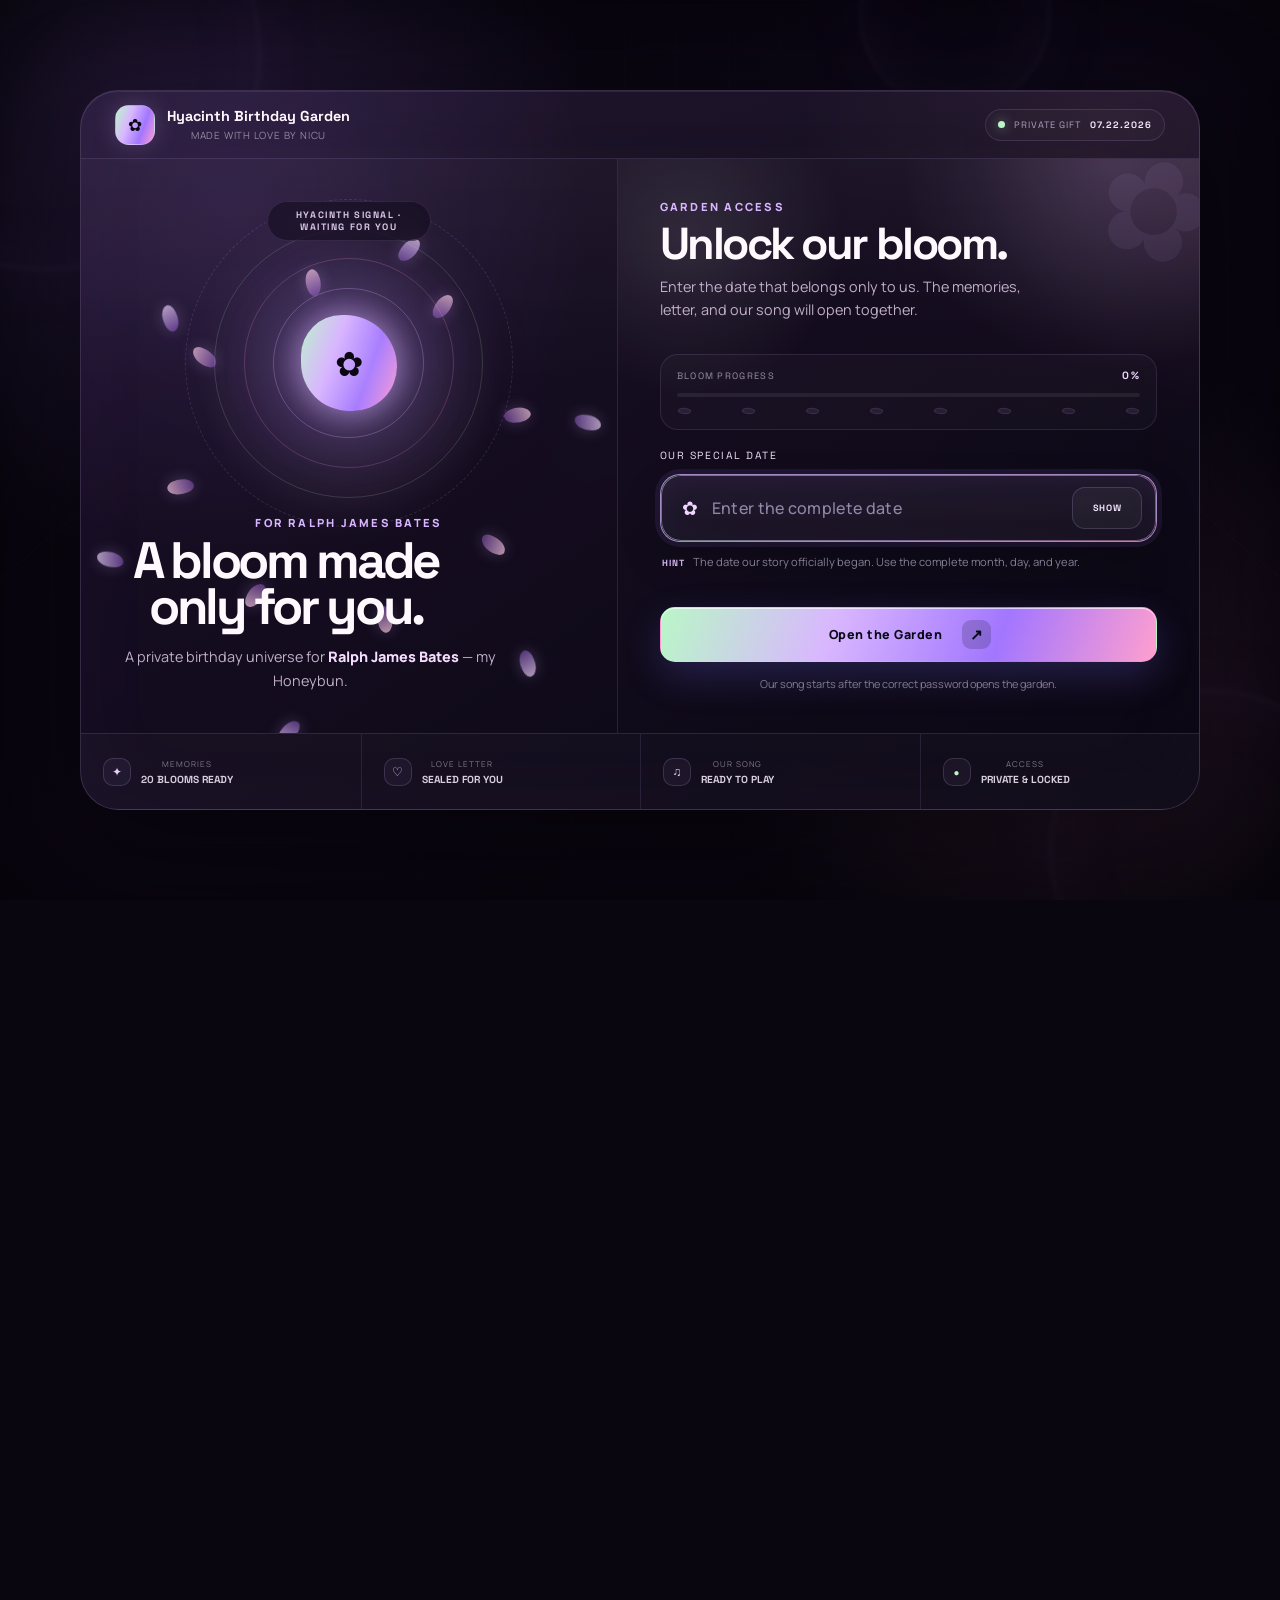
==== commit 54f76832: "Add president milestone message and photo Co-authored-by: arena-agent <297053741+arena-agent@users.n" ====
--- a/index.html
+++ b/index.html
@@ -4,7 +4,7 @@
   <meta charset="utf-8">
   <meta name="viewport" content="width=device-width, initial-scale=1, viewport-fit=cover">
   <meta name="theme-color" content="#100a18">
-  <meta name="hyacinth-build" content="2026.07.20-v8.1-display-perfect">
+  <meta name="hyacinth-build" content="2026.09.06-milestone-photo">
   <meta name="color-scheme" content="dark">
   <meta name="apple-mobile-web-app-capable" content="yes">
   <meta name="apple-mobile-web-app-status-bar-style" content="black-translucent">
@@ -18,7 +18,7 @@
   <link rel="preload" href="memory-16.jpg" as="image">
   <link rel="preload" href="hyacinth-glow.svg" as="image" type="image/svg+xml">
   <link rel="icon" href="hyacinth-favicon.svg" type="image/svg+xml">
-  <link rel="stylesheet" href="garden-github-safe.css?v=1">
+  <link rel="stylesheet" href="garden-github-safe.css?v=2026.09.06-milestone-photo">
 </head>
 <body class="locked">
   <a class="skip-link" href="#home">Skip to the birthday garden</a>
@@ -182,6 +182,7 @@
             <a class="button primary magnetic" href="#memories"><span>Walk Through Our Garden</span><strong>↓</strong></a>
             <button class="button ghost magnetic" id="heartButton" type="button"><span>Send a Hyacinth Bloom</span><strong>♡</strong></button>
           </div>
+          <a class="milestone-jump" href="#president-milestone"><span aria-hidden="true">✿</span><span>A new message for you</span><span aria-hidden="true">↗</span></a>
           <div class="hero-meta">
             <div><small>RECIPIENT</small><strong id="recipientName">Ralph James Bates · Honeybun</strong></div>
             <div><small>CREATED BY</small><strong id="creatorName">Your Bunbun</strong></div>
@@ -380,6 +381,28 @@
           </button>
         </div>
       </section>
+
+      <article class="milestone-note reveal" id="president-milestone" aria-labelledby="presidentMilestoneTitle" tabindex="-1">
+        <header class="milestone-heading">
+          <div>
+            <p class="kicker">A new chapter // a dream in bloom</p>
+            <h3 id="presidentMilestoneTitle">A dream you<br><em>helped me reach.</em></h3>
+            <p class="milestone-achievement">President of the Org</p>
+          </div>
+          <span class="milestone-seal" aria-hidden="true">✿</span>
+        </header>
+        <figure class="milestone-photo">
+          <a class="milestone-photo-link" href="milestone-president.jpg" target="_blank" rel="noopener" aria-label="View the full president portrait in a new tab">
+            <img src="milestone-president.jpg" alt="Portrait holding a flute, with the words Nic and President" width="2048" height="2048" loading="lazy" decoding="async">
+            <span class="milestone-photo-action">View full photo <span aria-hidden="true">↗</span></span>
+          </a>
+        </figure>
+        <blockquote class="milestone-message">
+          <p>Bun, look! The day I told you, "I want to be president of the Org" I nailed it! <strong>Because of YOU.</strong></p>
+          <p>You make me believe that I can do it, and yes, I actually can do this. Sometimes, I have a doubt to myself because within me I can't do this alone... <strong class="milestone-promise">BUT I CAN, WITH YOUR HELP!</strong></p>
+          <p class="milestone-thanks">Thank you always for being by my side!</p>
+        </blockquote>
+      </article>
     </section>
 
     <section class="constellation-section section" id="constellation" aria-labelledby="constellationTitle">
@@ -797,6 +820,7 @@
       <button type="button" data-jump="poem"><b>06</b><span><strong>Birthday Poem</strong><small>Let each stanza bloom</small></span><i>↗</i></button>
       <button type="button" data-jump="capsule"><b>07</b><span><strong>Time Capsule</strong><small>Plant a message for the future</small></span><i>↗</i></button>
       <button type="button" data-jump="surprise"><b>08</b><span><strong>Everlasting Surprise</strong><small>Wishes, promises, and forever</small></span><i>↗</i></button>
+      <button type="button" data-jump="president-milestone"><b>09</b><span><strong>A New Chapter</strong><small>A thank-you message for Bun — president of the Org</small></span><i>↗</i></button>
     </div>
     <p class="navigator-tip"><kbd>⌘/CTRL</kbd> + <kbd>K</kbd> opens this navigator anywhere in the garden.</p>
   </dialog>
--- a/garden-github-safe.css
+++ b/garden-github-safe.css
@@ -3436,3 +3436,137 @@
   }
   .garden-console.expanded .garden-console-summary { display: flex; }
 }
+
+
+/* A new chapter — a personal milestone, kept alongside the memories. */
+.milestone-jump {
+  display: inline-flex;
+  align-items: center;
+  gap: 10px;
+  max-width: 100%;
+  min-height: 44px;
+  margin-top: 16px;
+  border-radius: 8px;
+  color: var(--cyan);
+  font-size: .85rem;
+  font-weight: 700;
+  text-underline-offset: 5px;
+}
+.milestone-jump:hover { text-decoration: underline; }
+.milestone-jump:focus-visible,
+.milestone-note:focus-visible { outline: 2px solid var(--cyan); outline-offset: 5px; }
+
+.milestone-note {
+  display: grid;
+  grid-template-columns: minmax(0, .85fr) minmax(0, 1.15fr);
+  align-items: center;
+  gap: clamp(28px, 3.5vw, 44px) clamp(28px, 5vw, 72px);
+  margin-top: clamp(40px, 6vw, 80px);
+  padding: clamp(24px, 5vw, 60px);
+  border: 1px solid var(--line-strong);
+  border-radius: clamp(24px, 4vw, 40px);
+  background:
+    radial-gradient(ellipse at top left, rgba(255, 200, 137, .09), transparent 60%),
+    linear-gradient(135deg, var(--panel-solid), var(--bg-soft));
+  box-shadow: var(--shadow);
+  scroll-margin-top: 112px;
+  scroll-margin-bottom: 100px;
+}
+.milestone-note > * { min-width: 0; }
+.milestone-heading {
+  grid-column: 1 / -1;
+  display: flex;
+  align-items: center;
+  justify-content: space-between;
+  gap: 24px;
+}
+.milestone-heading > div { min-width: 0; }
+.milestone-photo { margin: 0; }
+.milestone-photo-link {
+  display: block;
+  overflow: hidden;
+  border: 1px solid var(--line-strong);
+  border-radius: 22px;
+  background: var(--bg-soft);
+}
+.milestone-photo-link:hover { border-color: var(--cyan); }
+.milestone-photo-link img {
+  width: 100%;
+  height: auto;
+  aspect-ratio: 1;
+  object-fit: contain;
+}
+.milestone-photo-action {
+  display: flex;
+  align-items: center;
+  justify-content: space-between;
+  gap: 12px;
+  min-height: 44px;
+  padding: 12px 18px;
+  color: var(--cyan);
+  font-size: .75rem;
+  font-weight: 700;
+}
+.milestone-seal {
+  display: grid;
+  place-items: center;
+  width: 56px;
+  height: 56px;
+  flex-shrink: 0;
+  border: 1px solid var(--line-strong);
+  border-radius: 50%;
+  color: var(--pink);
+  background: rgba(217, 182, 255, .06);
+  font-size: 1.8rem;
+}
+.milestone-heading h3 {
+  margin: 14px 0 24px;
+  font-family: var(--font-display);
+  font-size: clamp(2rem, 4vw, 3.7rem);
+  line-height: 1.08;
+  letter-spacing: -.05em;
+  overflow-wrap: break-word;
+  text-wrap: balance;
+}
+.milestone-heading h3 em { color: var(--cyan); font-style: normal; }
+.milestone-achievement {
+  margin: 0;
+  color: var(--muted);
+  font-size: .75rem;
+  font-weight: 700;
+  letter-spacing: .15em;
+  line-height: 1.7;
+  text-transform: uppercase;
+}
+.milestone-message {
+  max-width: 62ch;
+  margin: 0;
+  color: var(--muted);
+  font-size: clamp(.95rem, 1.4vw, 1.05rem);
+  line-height: 1.9;
+  overflow-wrap: break-word;
+}
+.milestone-message p { margin: 0 0 22px; }
+.milestone-message strong { color: var(--text); font-weight: 800; }
+.milestone-message .milestone-promise {
+  display: block;
+  margin-top: 22px;
+  padding-left: 18px;
+  border-left: 2px solid var(--pink);
+  color: var(--cyan);
+  font-family: var(--font-display);
+  font-size: clamp(1.15rem, 2vw, 1.5rem);
+  line-height: 1.5;
+}
+.milestone-message .milestone-thanks {
+  margin-bottom: 0;
+  padding-top: 22px;
+  border-top: 1px solid var(--line);
+  color: var(--text);
+  font-weight: 700;
+}
+
+@media (max-width: 760px) {
+  .milestone-note { grid-template-columns: minmax(0, 1fr); gap: 30px; }
+  .milestone-seal { display: none; }
+}
